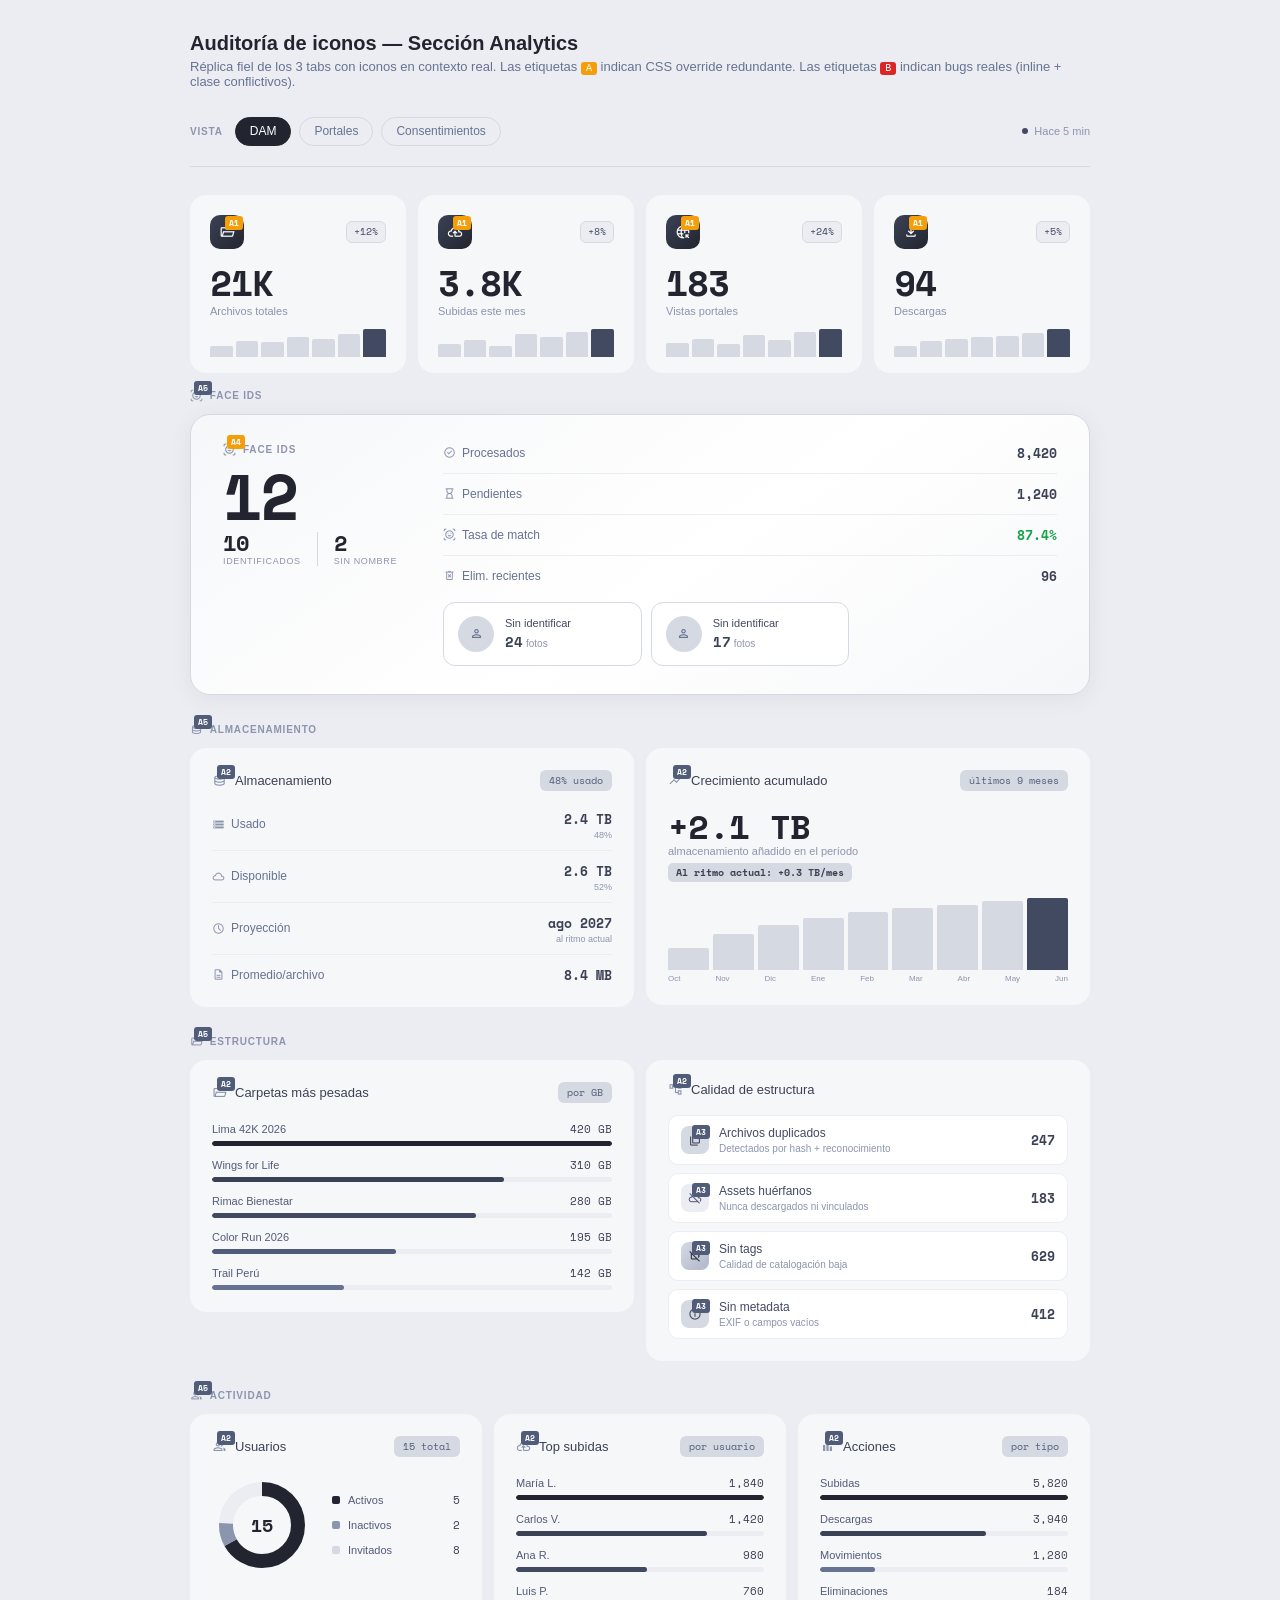
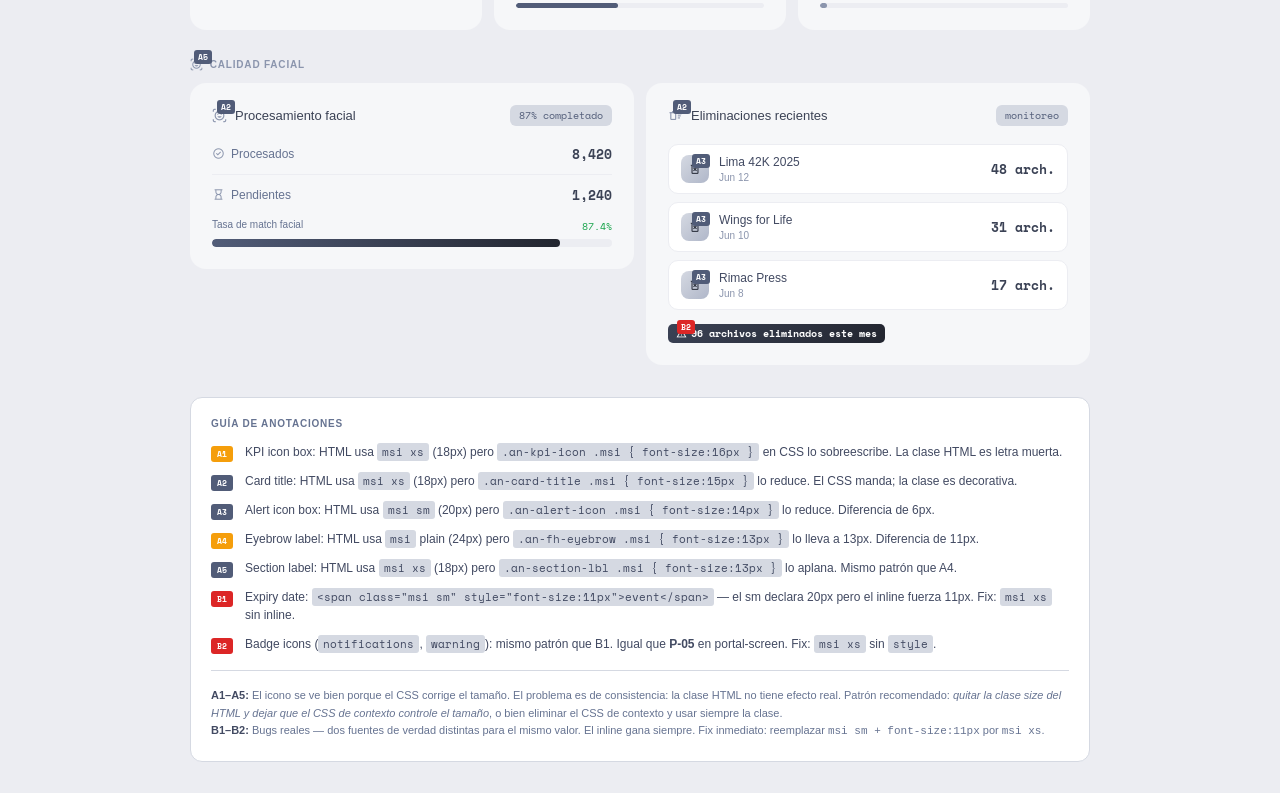
==== icon-audit-analytics.html @ 3b4404ee "auto: 2026-06-24 09:38" ====
<!DOCTYPE html>
<html lang="es">
<head>
<meta charset="UTF-8">
<meta name="viewport" content="width=device-width, initial-scale=1.0">
<title>Auditoría de Iconos — Analytics (3 tabs)</title>
<link href="https://fonts.googleapis.com/css2?family=Material+Symbols+Outlined:opsz,wght,FILL,GRAD@18,400,0,0&display=swap" rel="stylesheet">
<link href="https://fonts.googleapis.com/css2?family=Google+Sans:wght@400;500;600;700&family=Space+Mono:wght@400;700&display=swap" rel="stylesheet">
<style>
*{box-sizing:border-box;margin:0;padding:0}
body{background:#ecedf2;font-family:'Google Sans',sans-serif;padding:32px 24px;min-height:100vh}

/* ── DAM Tokens ── */
:root{
  --g50:#f6f7f9;--g100:#ecedf2;--g200:#d5d9e2;--g300:#b0b7c9;--g400:#8b95ad;
  --g500:#667391;--g600:#515c78;--g700:#424a62;--g800:#3b4255;--g900:#2a2f3c;--g950:#22252f;
  --surface:var(--g50);--surface-raised:#fff;--surface-sunken:var(--g100);
  --surface-neutral:var(--g200);--surface-hover:var(--g200);--surface-strong:var(--g300);
  --text-strong:var(--g950);--text-title:var(--g900);--text:var(--g800);--text-body:var(--g700);
  --text-secondary:var(--g600);--text-muted:var(--g500);--text-faint:var(--g400);--text-disabled:var(--g300);
  --border:var(--g200);--border-subtle:var(--g100);--border-strong:var(--g300);
  --accent:var(--g950);--accent-soft:var(--g800);--on-accent:#fff;
  --success:#16a34a;--danger:#dc2626;--warning:#b45309;
  --an-grad-dark:linear-gradient(135deg,var(--g800) 0%,var(--g950) 100%);
  --dataviz-ink:var(--g950);
  --font-ui:'Google Sans',sans-serif;--font-mono:'Space Mono',monospace;
  --space-1:4px;--space-2:8px;--space-3:12px;--space-4:16px;--space-5:20px;
  --space-6:24px;--space-7:28px;--space-8:32px;--space-12:48px;
  --shadow-sm:0 4px 24px rgba(0,0,0,.06);--shadow-md:0 8px 24px rgba(0,0,0,.12);
}

/* ── Material Symbols ── */
.msi{
  font-family:'Material Symbols Outlined';
  font-weight:normal;font-style:normal;
  font-variation-settings:'opsz' 24,'wght' 400,'FILL' 0,'GRAD' 0;
  font-size:24px;line-height:1;
  display:inline-flex;align-items:center;justify-content:center;
  user-select:none;flex-shrink:0;
}
.msi.xs{font-size:18px;font-variation-settings:'opsz' 18,'wght' 400,'FILL' 0,'GRAD' 0}
.msi.sm{font-size:20px;font-variation-settings:'opsz' 20,'wght' 400,'FILL' 0,'GRAD' 0}

/* ── Layout ── */
.page{max-width:900px;margin:0 auto}
.page-header{margin-bottom:28px}
.page-title{font-size:20px;font-weight:700;color:var(--text-strong);margin-bottom:4px}
.page-sub{font-size:13px;color:var(--text-muted)}

/* ── Tab bar (filter bar del DAM) ── */
.an-filter{
  display:flex;align-items:center;gap:8px;
  padding:0 0 20px;border-bottom:1px solid var(--border);margin-bottom:28px;
  flex-wrap:wrap;
}
.an-filter-label{font-size:10px;font-weight:600;color:var(--text-faint);letter-spacing:.08em;text-transform:uppercase;margin-right:4px;flex-shrink:0}
.an-pill{
  background:transparent;border:1px solid var(--border);border-radius:20px;
  padding:5px 14px;font-size:12px;font-family:var(--font-ui);color:var(--text-muted);
  cursor:pointer;transition:border-color .15s,color .15s,background .15s;line-height:1.4;
}
.an-pill:hover{border-color:var(--text-faint);color:var(--text)}
.an-pill.active{background:var(--g950);border-color:var(--g950);color:#fff}
.an-filter-spacer{flex:1}
.an-updated{font-size:11px;color:var(--text-faint);display:flex;align-items:center;gap:6px;flex-shrink:0}
.an-dot{width:6px;height:6px;border-radius:50%;background:var(--text-body)}

/* ── Section labels ── */
.an-section-lbl{
  display:flex;align-items:center;gap:6px;
  font-size:10px;font-weight:600;color:var(--text-faint);letter-spacing:.08em;text-transform:uppercase;
  margin-bottom:12px;margin-top:28px;
}
.an-section-lbl:first-child,.an-section-lbl.no-top{margin-top:0}
.an-section-lbl .msi{font-size:13px;color:var(--text-faint)}

/* ── KPI grid ── */
.an-kpi-grid{display:grid;grid-template-columns:repeat(4,1fr);gap:12px;margin-bottom:12px}
.an-kpi-grid.cols-3{grid-template-columns:repeat(3,1fr)}
.an-kpi{background:var(--surface);border-radius:16px;padding:20px 20px 16px;display:flex;flex-direction:column;min-height:140px}
.an-kpi-top{display:flex;align-items:center;justify-content:space-between;margin-bottom:16px}
.an-kpi-icon{width:34px;height:34px;border-radius:10px;display:flex;align-items:center;justify-content:center;background:var(--an-grad-dark);color:#fff}
.an-kpi-icon .msi{font-size:16px}
.an-kpi-delta{font-size:10px;font-family:var(--font-mono);padding:3px 7px;border-radius:6px;line-height:1.4;background:var(--surface-sunken);color:var(--text-body);border:1px solid var(--border)}
.an-kpi-value{font-family:var(--font-mono);font-size:36px;font-weight:700;color:var(--text-strong);line-height:1;letter-spacing:-.03em;margin-bottom:4px}
.an-kpi-label{font-size:11px;color:var(--text-faint);margin-bottom:12px}
.an-sparkline{display:flex;align-items:flex-end;gap:3px;height:28px;margin-top:auto}
.an-spark-bar{flex:1;border-radius:2px 2px 0 0;min-height:3px;background:var(--surface-neutral)}
.an-spark-bar.last{background:var(--text-body)}

/* ── Generic card ── */
.an-card{background:var(--surface);border-radius:16px;padding:22px}
.an-card-head{display:flex;align-items:center;justify-content:space-between;margin-bottom:18px;gap:8px}
.an-card-title{font-size:13px;font-weight:500;color:var(--text);display:flex;align-items:center;gap:8px;min-width:0;flex:1}
.an-card-title .msi{font-size:15px;color:var(--text-faint)}
.an-card-badge{font-family:var(--font-mono);font-size:10px;color:var(--text-secondary);background:var(--surface-neutral);padding:3px 9px;border-radius:6px;white-space:nowrap;flex-shrink:0}

/* ── Grids ── */
.an-grid-2{display:grid;grid-template-columns:1fr 1fr;gap:12px;margin-bottom:12px;align-items:start}
.an-grid-3{display:grid;grid-template-columns:1fr 1fr 1fr;gap:12px;margin-bottom:12px}
.an-grid-1-2{display:grid;grid-template-columns:1fr 2fr;gap:12px;margin-bottom:12px;align-items:start}
.an-mb-4{margin-bottom:var(--space-4)}

/* ── Stat rows ── */
.an-stat-rows{display:flex;flex-direction:column}
.an-stat-row{display:flex;align-items:center;justify-content:space-between;padding:10px 0;border-bottom:1px solid var(--border-subtle)}
.an-stat-row:last-child{border-bottom:none;padding-bottom:0}
.an-stat-row:first-child{padding-top:0}
.an-stat-row-lbl{font-size:12px;color:var(--text-muted);display:flex;align-items:center;gap:6px}
.an-stat-row-lbl .msi{font-size:13px;color:var(--text-faint)}
.an-stat-row-right{display:flex;flex-direction:column;align-items:flex-end;gap:1px}
.an-stat-row-val{font-family:var(--font-mono);font-size:13px;font-weight:600;color:var(--text)}
.an-stat-row-sub{font-size:9px;color:var(--text-faint)}

/* ── Alert items ── */
.an-alerts{display:flex;flex-direction:column;gap:8px}
.an-alert-item{display:flex;align-items:center;gap:10px;padding:10px 12px;background:var(--surface-raised);border:1px solid var(--border-subtle);border-radius:10px}
.an-alert-icon{width:28px;height:28px;border-radius:8px;display:flex;align-items:center;justify-content:center;flex-shrink:0}
.an-alert-icon .msi{font-size:14px}
.an-alert-icon.warn{background:var(--surface-neutral);color:var(--text)}
.an-alert-icon.info{background:var(--surface-sunken);color:var(--text-secondary)}
.an-alert-icon.danger{background:linear-gradient(135deg,var(--surface-neutral),var(--surface-strong));color:var(--text-title)}
.an-alert-icon.ok{background:var(--surface-sunken);color:var(--text-muted)}
.an-alert-body{flex:1;min-width:0}
.an-alert-title{font-size:12px;color:var(--text-body);font-weight:500;line-height:1.3}
.an-alert-sub{font-size:10px;color:var(--text-faint);margin-top:1px}
.an-alert-val{font-family:var(--font-mono);font-size:13px;font-weight:600;color:var(--text);flex-shrink:0}

/* ── Face hero ── */
.an-face-hero{background:linear-gradient(145deg,var(--surface) 0%,var(--surface-raised) 55%,var(--surface) 100%);border:1px solid var(--border);box-shadow:var(--shadow-sm);border-radius:20px;padding:28px 32px;display:grid;grid-template-columns:220px 1fr;gap:var(--space-10);align-items:start;margin-bottom:12px}
.an-fh-eyebrow{font-size:10px;font-weight:600;letter-spacing:.09em;text-transform:uppercase;color:var(--text-faint);display:flex;align-items:center;gap:6px}
.an-fh-eyebrow .msi{font-size:13px}
.an-fh-big{font-family:var(--font-mono);font-size:64px;font-weight:700;color:var(--text-strong);line-height:1;letter-spacing:-.03em;margin:8px 0 4px}
.an-fh-stats{display:flex;align-items:stretch;gap:16px}
.an-fh-stat{display:flex;flex-direction:column;gap:2px}
.an-fh-stat-val{font-family:var(--font-mono);font-size:22px;font-weight:700;color:var(--text-strong);line-height:1}
.an-fh-stat-lbl{font-size:9px;color:var(--text-faint);text-transform:uppercase;letter-spacing:.07em}
.an-fh-div{width:1px;background:var(--border);align-self:stretch}

/* ── Big stat ── */
.an-big{display:flex;flex-direction:column;gap:2px;margin-bottom:16px}
.an-big-val{font-family:var(--font-mono);font-size:34px;font-weight:700;color:var(--text-strong);line-height:1;letter-spacing:-.02em}
.an-big-lbl{font-size:11px;color:var(--text-faint)}

/* ── Badge ── */
.an-badge{display:inline-flex;align-items:center;gap:4px;font-size:10px;font-family:var(--font-mono);font-weight:600;padding:2px 8px;border-radius:5px;margin-top:4px;width:fit-content}
.an-badge.warn{background:var(--surface-neutral);color:var(--text)}
.an-badge.ok{background:var(--an-grad-dark);color:var(--on-accent)}
.an-badge.info{background:var(--surface-sunken);color:var(--text-body);border:1px solid var(--border)}
.an-badge.danger{background:var(--an-grad-dark);color:var(--on-accent)}

/* ── Donut ── */
.an-donut-wrap{display:flex;align-items:center;gap:20px}
.an-donut-center{position:relative;flex-shrink:0}
.an-donut-center svg{display:block}
.an-donut-lbl-inner{position:absolute;inset:0;display:flex;flex-direction:column;align-items:center;justify-content:center;gap:1px;pointer-events:none}
.an-donut-lbl-val{font-family:var(--font-mono);font-size:18px;font-weight:700;color:var(--text-strong);line-height:1}
.an-donut-lbl-sub{font-size:8px;color:var(--text-faint);text-align:center}
.an-donut-legend{display:flex;flex-direction:column;gap:9px;flex:1;min-width:0}
.an-leg-item{display:flex;align-items:center;gap:8px;min-width:0}
.an-leg-dot{width:8px;height:8px;border-radius:2px;flex-shrink:0}
.an-leg-name{font-size:11px;color:var(--text-secondary);flex:1;white-space:nowrap;overflow:hidden;text-overflow:ellipsis}
.an-leg-val{font-family:var(--font-mono);font-size:11px;color:var(--text);text-align:right;flex-shrink:0}
.an-leg-pct{font-size:9px;color:var(--text-faint);min-width:26px;text-align:right;flex-shrink:0}

/* ── Mini grid ── */
.an-mini-grid{display:grid;grid-template-columns:repeat(3,1fr);gap:8px;margin-top:16px}
.an-mini-grid.cols-2{grid-template-columns:1fr 1fr}
.an-mini{border-radius:10px;padding:12px 14px;display:flex;flex-direction:column;gap:3px}
.an-mini.blue,.an-mini.gray{background:var(--surface-sunken)}
.an-mini.green{background:var(--surface);border:1px solid var(--border-subtle)}
.an-mini.amber{background:var(--surface-neutral)}
.an-mini.rose,.an-mini.violet{background:var(--an-grad-dark)}
.an-mini.rose .an-mini-val,.an-mini.rose .an-mini-lbl,
.an-mini.violet .an-mini-val,.an-mini.violet .an-mini-lbl{color:#fff}
.an-mini-val{font-family:var(--font-mono);font-size:24px;font-weight:700;color:var(--text-strong);line-height:1;letter-spacing:-.02em}
.an-mini-lbl{font-size:9px;color:var(--text-muted);text-transform:uppercase;letter-spacing:.06em}

/* ── Gauge ── */
.an-gauge-wrap{margin:8px 0}
.an-gauge-labels{display:flex;justify-content:space-between;margin-bottom:5px}
.an-gauge-lbl{font-size:9px;color:var(--text-faint)}
.an-gauge{height:8px;background:var(--surface-sunken);border-radius:4px;overflow:hidden}
.an-gauge-fill{height:100%;border-radius:4px;background:linear-gradient(to right,var(--g600) 0%,var(--g950) 100%)}
.an-gauge-fill.warm{background:linear-gradient(to right,var(--text-faint),var(--text-title))}

/* ── Expiry list ── */
.an-expiry-list{display:flex;flex-direction:column;gap:7px}
.an-expiry-item{display:flex;align-items:center;justify-content:space-between;padding:9px 12px;background:var(--surface-sunken);border:1px solid var(--border-strong);border-radius:9px;gap:10px}
.an-expiry-name{font-size:12px;color:var(--text-body);flex:1;overflow:hidden;text-overflow:ellipsis;white-space:nowrap}
.an-expiry-date{font-family:var(--font-mono);font-size:10px;color:var(--text);font-weight:600;flex-shrink:0;display:flex;align-items:center;gap:4px}

/* ── Hbar ── */
.an-hbar-list{display:flex;flex-direction:column;gap:11px}
.an-hbar-item{display:flex;flex-direction:column;gap:4px}
.an-hbar-top{display:flex;align-items:center;justify-content:space-between;gap:8px}
.an-hbar-name{font-size:11px;color:var(--text-secondary);white-space:nowrap;overflow:hidden;text-overflow:ellipsis;flex:1}
.an-hbar-val{font-family:var(--font-mono);font-size:11px;color:var(--text);flex-shrink:0}
.an-hbar-track{height:5px;background:var(--surface-sunken);border-radius:3px;overflow:hidden}
.an-hbar-fill{height:100%;border-radius:3px}

/* ── Conv table ── */
.an-conv-hdr{display:grid;grid-template-columns:1fr 64px 72px 68px;gap:12px;padding:0 14px 8px;border-bottom:1px solid var(--border);margin-bottom:8px}
.an-conv-hdr-cell{font-size:9px;font-weight:600;color:var(--text-faint);letter-spacing:.07em;text-transform:uppercase;text-align:right}
.an-conv-hdr-cell:first-child{text-align:left}
.an-conv-rows{display:flex;flex-direction:column;gap:6px}
.an-conv-row{display:grid;grid-template-columns:1fr 64px 72px 68px;align-items:center;gap:12px;padding:9px 14px;background:var(--surface-raised);border:1px solid var(--border-subtle);border-radius:10px}
.an-conv-name{font-size:12px;color:var(--text-body);overflow:hidden;text-overflow:ellipsis;white-space:nowrap}
.an-conv-num{font-family:var(--font-mono);font-size:11px;color:var(--text-secondary);text-align:right}
.an-conv-badge{font-family:var(--font-mono);font-size:10px;font-weight:600;padding:2px 7px;border-radius:5px;text-align:center;justify-self:end}
.an-conv-badge.hi{background:var(--an-grad-dark);color:#fff}
.an-conv-badge.mid{background:var(--surface-neutral);color:var(--text)}
.an-conv-badge.lo{background:var(--surface-sunken);color:var(--text-muted)}

/* ── Split bar ── */
.an-split-bar{height:10px;border-radius:5px;overflow:hidden;display:flex;margin:12px 0 8px}
.an-split-seg{height:100%}
.an-split-legend{display:flex;gap:20px}
.an-split-leg-item{display:flex;align-items:center;gap:6px}
.an-split-dot{width:8px;height:8px;border-radius:2px;flex-shrink:0}
.an-split-leg-lbl{font-size:11px;color:var(--text-muted)}
.an-split-leg-val{font-family:var(--font-mono);font-size:11px;color:var(--text);font-weight:600}

/* ── Face consent grid ── */
.an-cf-grid{display:flex;flex-wrap:wrap;gap:16px}
.an-cf-item{display:flex;flex-direction:column;align-items:center;gap:5px;width:72px}
.an-cf-av{width:48px;height:48px;border-radius:50%;overflow:hidden;border:1.5px solid var(--border);background:var(--surface-neutral);flex-shrink:0;display:flex;align-items:center;justify-content:center;font-size:14px;font-weight:600;color:var(--text-secondary)}
.an-cf-name{font-size:11px;color:var(--text);font-family:var(--font-ui);text-align:center;overflow:hidden;text-overflow:ellipsis;white-space:nowrap;max-width:72px}
.an-cf-badge{display:inline-flex;align-items:center;gap:2px;font-size:9px;font-weight:700;font-family:var(--font-ui)}
.an-cf-badge .msi{font-size:10px}

/* ── FDI (face detail items) ── */
.an-faces-detail-grid{display:grid;grid-template-columns:repeat(auto-fill,minmax(160px,1fr));gap:9px}
.an-fdi{background:var(--surface-raised);border:1px solid var(--border);border-radius:12px;padding:13px 14px;display:flex;align-items:center;gap:11px}
.an-fdi-ph{width:36px;height:36px;border-radius:50%;background:var(--surface-neutral);display:flex;align-items:center;justify-content:center;flex-shrink:0}
.an-fdi-ph .msi{font-size:15px;color:var(--text-muted)}
.an-fdi-info{min-width:0;flex:1}
.an-fdi-name{font-size:11px;color:var(--text-body);white-space:nowrap;overflow:hidden;text-overflow:ellipsis;margin-bottom:3px;line-height:1.2}
.an-fdi-count{font-family:var(--font-mono);font-size:14px;font-weight:700;color:var(--text);line-height:1}
.an-fdi-sub{font-size:10px;color:var(--text-faint);margin-left:3px}

/* ── Bug annotations ── */
.bug-wrap{position:relative;display:inline-flex;align-items:center;flex-shrink:0}
.btag{
  position:absolute;top:-8px;right:-8px;
  font-size:8px;font-weight:700;border-radius:3px;padding:1px 4px;
  font-family:'Space Mono',monospace;white-space:nowrap;z-index:10;
  letter-spacing:0;pointer-events:none;color:#fff;line-height:1.5;
}
.btag.warn{background:#f59e0b}
.btag.danger{background:#dc2626}
.btag.info{background:#515c78}

/* ── Legend ── */
.legend-box{background:var(--surface-raised);border:1px solid var(--border);border-radius:12px;padding:20px;margin-top:32px}
.legend-title{font-size:10px;font-weight:700;color:var(--text-muted);letter-spacing:.08em;text-transform:uppercase;margin-bottom:14px}
.legend-rows{display:flex;flex-direction:column;gap:10px}
.legend-row{display:flex;align-items:flex-start;gap:12px;font-size:12px;color:var(--text-body);line-height:1.55}
.legend-row code{background:var(--surface-neutral);padding:1px 5px;border-radius:3px;font-family:var(--font-mono);font-size:11px}
.ltag{flex-shrink:0;font-size:8px;font-weight:700;padding:2px 6px;border-radius:3px;font-family:'Space Mono',monospace;margin-top:3px;color:#fff;line-height:1.5}
.ltag.warn{background:#f59e0b}
.ltag.danger{background:#dc2626}
.ltag.info{background:#515c78}
</style>
</head>
<body>
<div class="page">

  <div class="page-header">
    <div class="page-title">Auditoría de iconos — Sección Analytics</div>
    <div class="page-sub">Réplica fiel de los 3 tabs con iconos en contexto real. Las etiquetas <span style="background:#f59e0b;color:#fff;font-family:monospace;font-size:10px;padding:1px 5px;border-radius:3px">A</span> indican CSS override redundante. Las etiquetas <span style="background:#dc2626;color:#fff;font-family:monospace;font-size:10px;padding:1px 5px;border-radius:3px">B</span> indican bugs reales (inline + clase conflictivos).</div>
  </div>

  <!-- Filter bar / Tabs -->
  <div class="an-filter">
    <span class="an-filter-label">Vista</span>
    <button class="an-pill active" onclick="showTab('dam',this)">DAM</button>
    <button class="an-pill" onclick="showTab('portales',this)">Portales</button>
    <button class="an-pill" onclick="showTab('consentimientos',this)">Consentimientos</button>
    <div class="an-filter-spacer"></div>
    <span class="an-updated"><div class="an-dot"></div>Hace 5 min</span>
  </div>

  <!-- ════════════════════════════════ TAB DAM ════════════════════════════════ -->
  <div id="tab-dam" class="tab-panel">

    <!-- KPI Grid -->
    <div class="an-kpi-grid">
      <div class="an-kpi">
        <div class="an-kpi-top">
          <div class="an-kpi-icon">
            <div class="bug-wrap">
              <span class="msi xs">folder_open</span>
              <span class="btag warn" title="HTML: msi xs (18px) — CSS .an-kpi-icon .msi fuerza 16px">A1</span>
            </div>
          </div>
          <span class="an-kpi-delta">+12%</span>
        </div>
        <div class="an-kpi-value">21K</div>
        <div class="an-kpi-label">Archivos totales</div>
        <div class="an-sparkline">
          <div class="an-spark-bar" style="height:40%"></div><div class="an-spark-bar" style="height:58%"></div><div class="an-spark-bar" style="height:52%"></div><div class="an-spark-bar" style="height:71%"></div><div class="an-spark-bar" style="height:65%"></div><div class="an-spark-bar" style="height:83%"></div><div class="an-spark-bar last" style="height:100%"></div>
        </div>
      </div>
      <div class="an-kpi">
        <div class="an-kpi-top">
          <div class="an-kpi-icon">
            <div class="bug-wrap">
              <span class="msi xs">cloud_upload</span>
              <span class="btag warn">A1</span>
            </div>
          </div>
          <span class="an-kpi-delta">+8%</span>
        </div>
        <div class="an-kpi-value">3.8K</div>
        <div class="an-kpi-label">Subidas este mes</div>
        <div class="an-sparkline">
          <div class="an-spark-bar" style="height:45%"></div><div class="an-spark-bar" style="height:60%"></div><div class="an-spark-bar" style="height:38%"></div><div class="an-spark-bar" style="height:82%"></div><div class="an-spark-bar" style="height:70%"></div><div class="an-spark-bar" style="height:90%"></div><div class="an-spark-bar last" style="height:100%"></div>
        </div>
      </div>
      <div class="an-kpi">
        <div class="an-kpi-top">
          <div class="an-kpi-icon">
            <div class="bug-wrap">
              <span class="msi xs">captive_portal</span>
              <span class="btag warn">A1</span>
            </div>
          </div>
          <span class="an-kpi-delta">+24%</span>
        </div>
        <div class="an-kpi-value">183</div>
        <div class="an-kpi-label">Vistas portales</div>
        <div class="an-sparkline">
          <div class="an-spark-bar" style="height:50%"></div><div class="an-spark-bar" style="height:65%"></div><div class="an-spark-bar" style="height:45%"></div><div class="an-spark-bar" style="height:78%"></div><div class="an-spark-bar" style="height:60%"></div><div class="an-spark-bar" style="height:88%"></div><div class="an-spark-bar last" style="height:100%"></div>
        </div>
      </div>
      <div class="an-kpi">
        <div class="an-kpi-top">
          <div class="an-kpi-icon">
            <div class="bug-wrap">
              <span class="msi xs">download</span>
              <span class="btag warn">A1</span>
            </div>
          </div>
          <span class="an-kpi-delta">+5%</span>
        </div>
        <div class="an-kpi-value">94</div>
        <div class="an-kpi-label">Descargas</div>
        <div class="an-sparkline">
          <div class="an-spark-bar" style="height:40%"></div><div class="an-spark-bar" style="height:55%"></div><div class="an-spark-bar" style="height:65%"></div><div class="an-spark-bar" style="height:70%"></div><div class="an-spark-bar" style="height:75%"></div><div class="an-spark-bar" style="height:85%"></div><div class="an-spark-bar last" style="height:100%"></div>
        </div>
      </div>
    </div>

    <!-- Face IDs section -->
    <div class="an-section-lbl no-top" style="margin-top:16px">
      <div class="bug-wrap">
        <span class="msi xs">ar_on_you</span>
        <span class="btag info" title="HTML: msi xs (18px) — CSS .an-section-lbl .msi fuerza 13px">A5</span>
      </div>
      Face IDs
    </div>

    <div class="an-face-hero">
      <div>
        <div class="an-fh-eyebrow">
          <div class="bug-wrap">
            <span class="msi">ar_on_you</span>
            <span class="btag warn" title="HTML: msi plain (24px) — CSS .an-fh-eyebrow .msi fuerza 13px">A4</span>
          </div>
          Face IDs
        </div>
        <div class="an-fh-big">12</div>
        <div class="an-fh-stats">
          <div class="an-fh-stat">
            <span class="an-fh-stat-val">10</span>
            <span class="an-fh-stat-lbl">Identificados</span>
          </div>
          <div class="an-fh-div"></div>
          <div class="an-fh-stat">
            <span class="an-fh-stat-val">2</span>
            <span class="an-fh-stat-lbl">Sin nombre</span>
          </div>
        </div>
      </div>
      <div>
        <div class="an-stat-rows">
          <div class="an-stat-row">
            <span class="an-stat-row-lbl"><span class="msi sm">check_circle</span>Procesados</span>
            <div class="an-stat-row-right"><span class="an-stat-row-val">8,420</span></div>
          </div>
          <div class="an-stat-row">
            <span class="an-stat-row-lbl"><span class="msi sm">hourglass_empty</span>Pendientes</span>
            <div class="an-stat-row-right"><span class="an-stat-row-val">1,240</span></div>
          </div>
          <div class="an-stat-row">
            <span class="an-stat-row-lbl"><span class="msi sm">ar_on_you</span>Tasa de match</span>
            <div class="an-stat-row-right"><span class="an-stat-row-val" style="color:var(--success)">87.4%</span></div>
          </div>
          <div class="an-stat-row">
            <span class="an-stat-row-lbl"><span class="msi sm">delete_forever</span>Elim. recientes</span>
            <div class="an-stat-row-right"><span class="an-stat-row-val">96</span></div>
          </div>
        </div>
        <div class="an-faces-detail-grid" style="margin-top:16px">
          <div class="an-fdi"><div class="an-fdi-ph"><span class="msi xs">person</span></div><div class="an-fdi-info"><div class="an-fdi-name">Sin identificar</div><span class="an-fdi-count">24</span><span class="an-fdi-sub">fotos</span></div></div>
          <div class="an-fdi"><div class="an-fdi-ph"><span class="msi xs">person</span></div><div class="an-fdi-info"><div class="an-fdi-name">Sin identificar</div><span class="an-fdi-count">17</span><span class="an-fdi-sub">fotos</span></div></div>
        </div>
      </div>
    </div>

    <!-- Almacenamiento section -->
    <div class="an-section-lbl">
      <div class="bug-wrap">
        <span class="msi xs">database</span>
        <span class="btag info">A5</span>
      </div>
      Almacenamiento
    </div>
    <div class="an-grid-2">
      <div class="an-card">
        <div class="an-card-head">
          <span class="an-card-title">
            <div class="bug-wrap"><span class="msi xs">database</span><span class="btag info" title="HTML: msi xs (18px) — CSS .an-card-title .msi fuerza 15px">A2</span></div>
            Almacenamiento
          </span>
          <span class="an-card-badge">48% usado</span>
        </div>
        <div class="an-stat-rows">
          <div class="an-stat-row"><span class="an-stat-row-lbl"><span class="msi sm">storage</span>Usado</span><div class="an-stat-row-right"><span class="an-stat-row-val">2.4 TB</span><span class="an-stat-row-sub">48%</span></div></div>
          <div class="an-stat-row"><span class="an-stat-row-lbl"><span class="msi sm">cloud</span>Disponible</span><div class="an-stat-row-right"><span class="an-stat-row-val">2.6 TB</span><span class="an-stat-row-sub">52%</span></div></div>
          <div class="an-stat-row"><span class="an-stat-row-lbl"><span class="msi sm">schedule</span>Proyección</span><div class="an-stat-row-right"><span class="an-stat-row-val">ago 2027</span><span class="an-stat-row-sub">al ritmo actual</span></div></div>
          <div class="an-stat-row"><span class="an-stat-row-lbl"><span class="msi sm">description</span>Promedio/archivo</span><div class="an-stat-row-right"><span class="an-stat-row-val">8.4 MB</span></div></div>
        </div>
      </div>
      <div class="an-card">
        <div class="an-card-head">
          <span class="an-card-title">
            <div class="bug-wrap"><span class="msi xs">show_chart</span><span class="btag info">A2</span></div>
            Crecimiento acumulado
          </span>
          <span class="an-card-badge">últimos 9 meses</span>
        </div>
        <div class="an-big">
          <span class="an-big-val">+2.1 TB</span>
          <span class="an-big-lbl">almacenamiento añadido en el período</span>
          <span class="an-badge warn">Al ritmo actual: +0.3 TB/mes</span>
        </div>
        <!-- Sparkline simulado -->
        <div style="display:flex;align-items:flex-end;gap:4px;height:72px;margin-top:8px">
          <div style="flex:1;background:var(--surface-neutral);border-radius:2px 2px 0 0;height:30%"></div>
          <div style="flex:1;background:var(--surface-neutral);border-radius:2px 2px 0 0;height:50%"></div>
          <div style="flex:1;background:var(--surface-neutral);border-radius:2px 2px 0 0;height:62%"></div>
          <div style="flex:1;background:var(--surface-neutral);border-radius:2px 2px 0 0;height:72%"></div>
          <div style="flex:1;background:var(--surface-neutral);border-radius:2px 2px 0 0;height:80%"></div>
          <div style="flex:1;background:var(--surface-neutral);border-radius:2px 2px 0 0;height:86%"></div>
          <div style="flex:1;background:var(--surface-neutral);border-radius:2px 2px 0 0;height:90%"></div>
          <div style="flex:1;background:var(--surface-neutral);border-radius:2px 2px 0 0;height:95%"></div>
          <div style="flex:1;background:var(--text-body);border-radius:2px 2px 0 0;height:100%"></div>
        </div>
        <div style="display:flex;justify-content:space-between;margin-top:4px;font-size:8px;color:var(--text-faint)">
          <span>Oct</span><span>Nov</span><span>Dic</span><span>Ene</span><span>Feb</span><span>Mar</span><span>Abr</span><span>May</span><span>Jun</span>
        </div>
      </div>
    </div>

    <!-- Estructura section -->
    <div class="an-section-lbl">
      <div class="bug-wrap"><span class="msi xs">folder_open</span><span class="btag info">A5</span></div>
      Estructura
    </div>
    <div class="an-grid-2">
      <div class="an-card">
        <div class="an-card-head">
          <span class="an-card-title"><div class="bug-wrap"><span class="msi xs">folder_open</span><span class="btag info">A2</span></div>Carpetas más pesadas</span>
          <span class="an-card-badge">por GB</span>
        </div>
        <div class="an-hbar-list">
          <div class="an-hbar-item"><div class="an-hbar-top"><span class="an-hbar-name">Lima 42K 2026</span><span class="an-hbar-val">420 GB</span></div><div class="an-hbar-track"><div class="an-hbar-fill" style="width:100%;background:var(--text-strong)"></div></div></div>
          <div class="an-hbar-item"><div class="an-hbar-top"><span class="an-hbar-name">Wings for Life</span><span class="an-hbar-val">310 GB</span></div><div class="an-hbar-track"><div class="an-hbar-fill" style="width:73%;background:var(--text)"></div></div></div>
          <div class="an-hbar-item"><div class="an-hbar-top"><span class="an-hbar-name">Rimac Bienestar</span><span class="an-hbar-val">280 GB</span></div><div class="an-hbar-track"><div class="an-hbar-fill" style="width:66%;background:var(--text-body)"></div></div></div>
          <div class="an-hbar-item"><div class="an-hbar-top"><span class="an-hbar-name">Color Run 2026</span><span class="an-hbar-val">195 GB</span></div><div class="an-hbar-track"><div class="an-hbar-fill" style="width:46%;background:var(--text-secondary)"></div></div></div>
          <div class="an-hbar-item"><div class="an-hbar-top"><span class="an-hbar-name">Trail Perú</span><span class="an-hbar-val">142 GB</span></div><div class="an-hbar-track"><div class="an-hbar-fill" style="width:33%;background:var(--text-muted)"></div></div></div>
        </div>
      </div>
      <div class="an-card">
        <div class="an-card-head">
          <span class="an-card-title"><div class="bug-wrap"><span class="msi xs">account_tree</span><span class="btag info">A2</span></div>Calidad de estructura</span>
        </div>
        <div class="an-alerts">
          <div class="an-alert-item">
            <div class="an-alert-icon warn"><div class="bug-wrap"><span class="msi sm">content_copy</span><span class="btag info" title="HTML: msi sm (20px) — CSS .an-alert-icon .msi fuerza 14px">A3</span></div></div>
            <div class="an-alert-body"><div class="an-alert-title">Archivos duplicados</div><div class="an-alert-sub">Detectados por hash + reconocimiento</div></div>
            <span class="an-alert-val">247</span>
          </div>
          <div class="an-alert-item">
            <div class="an-alert-icon info"><div class="bug-wrap"><span class="msi sm">cloud_off</span><span class="btag info">A3</span></div></div>
            <div class="an-alert-body"><div class="an-alert-title">Assets huérfanos</div><div class="an-alert-sub">Nunca descargados ni vinculados</div></div>
            <span class="an-alert-val">183</span>
          </div>
          <div class="an-alert-item">
            <div class="an-alert-icon danger"><div class="bug-wrap"><span class="msi sm">label_off</span><span class="btag info">A3</span></div></div>
            <div class="an-alert-body"><div class="an-alert-title">Sin tags</div><div class="an-alert-sub">Calidad de catalogación baja</div></div>
            <span class="an-alert-val">629</span>
          </div>
          <div class="an-alert-item">
            <div class="an-alert-icon warn"><div class="bug-wrap"><span class="msi sm">info</span><span class="btag info">A3</span></div></div>
            <div class="an-alert-body"><div class="an-alert-title">Sin metadata</div><div class="an-alert-sub">EXIF o campos vacíos</div></div>
            <span class="an-alert-val">412</span>
          </div>
        </div>
      </div>
    </div>

    <!-- Actividad section -->
    <div class="an-section-lbl">
      <div class="bug-wrap"><span class="msi xs">group</span><span class="btag info">A5</span></div>
      Actividad
    </div>
    <div class="an-grid-3">
      <div class="an-card">
        <div class="an-card-head">
          <span class="an-card-title"><div class="bug-wrap"><span class="msi xs">group</span><span class="btag info">A2</span></div>Usuarios</span>
          <span class="an-card-badge">15 total</span>
        </div>
        <div class="an-donut-wrap">
          <div class="an-donut-center">
            <svg width="100" height="100" viewBox="0 0 100 100">
              <circle cx="50" cy="50" r="36" fill="none" stroke="#ecedf2" stroke-width="14"/>
              <circle cx="50" cy="50" r="36" fill="none" stroke="#22252f" stroke-width="14" stroke-dasharray="151 75" transform="rotate(-90 50 50)" stroke-linecap="butt"/>
              <circle cx="50" cy="50" r="36" fill="none" stroke="#8b95ad" stroke-width="14" stroke-dasharray="20 206" stroke-dashoffset="-151" transform="rotate(-90 50 50)" stroke-linecap="butt"/>
            </svg>
            <div class="an-donut-lbl-inner"><span class="an-donut-lbl-val">15</span></div>
          </div>
          <div class="an-donut-legend">
            <div class="an-leg-item"><div class="an-leg-dot" style="background:var(--text-strong)"></div><span class="an-leg-name">Activos</span><span class="an-leg-val">5</span></div>
            <div class="an-leg-item"><div class="an-leg-dot" style="background:var(--text-faint)"></div><span class="an-leg-name">Inactivos</span><span class="an-leg-val">2</span></div>
            <div class="an-leg-item"><div class="an-leg-dot" style="background:var(--surface-neutral)"></div><span class="an-leg-name">Invitados</span><span class="an-leg-val">8</span></div>
          </div>
        </div>
      </div>
      <div class="an-card">
        <div class="an-card-head">
          <span class="an-card-title"><div class="bug-wrap"><span class="msi xs">cloud_upload</span><span class="btag info">A2</span></div>Top subidas</span>
          <span class="an-card-badge">por usuario</span>
        </div>
        <div class="an-hbar-list">
          <div class="an-hbar-item"><div class="an-hbar-top"><span class="an-hbar-name">María L.</span><span class="an-hbar-val">1,840</span></div><div class="an-hbar-track"><div class="an-hbar-fill" style="width:100%;background:var(--text-strong)"></div></div></div>
          <div class="an-hbar-item"><div class="an-hbar-top"><span class="an-hbar-name">Carlos V.</span><span class="an-hbar-val">1,420</span></div><div class="an-hbar-track"><div class="an-hbar-fill" style="width:77%;background:var(--text)"></div></div></div>
          <div class="an-hbar-item"><div class="an-hbar-top"><span class="an-hbar-name">Ana R.</span><span class="an-hbar-val">980</span></div><div class="an-hbar-track"><div class="an-hbar-fill" style="width:53%;background:var(--text-body)"></div></div></div>
          <div class="an-hbar-item"><div class="an-hbar-top"><span class="an-hbar-name">Luis P.</span><span class="an-hbar-val">760</span></div><div class="an-hbar-track"><div class="an-hbar-fill" style="width:41%;background:var(--text-secondary)"></div></div></div>
        </div>
      </div>
      <div class="an-card">
        <div class="an-card-head">
          <span class="an-card-title"><div class="bug-wrap"><span class="msi xs">bar_chart</span><span class="btag info">A2</span></div>Acciones</span>
          <span class="an-card-badge">por tipo</span>
        </div>
        <div class="an-hbar-list">
          <div class="an-hbar-item"><div class="an-hbar-top"><span class="an-hbar-name">Subidas</span><span class="an-hbar-val">5,820</span></div><div class="an-hbar-track"><div class="an-hbar-fill" style="width:100%;background:var(--text-strong)"></div></div></div>
          <div class="an-hbar-item"><div class="an-hbar-top"><span class="an-hbar-name">Descargas</span><span class="an-hbar-val">3,940</span></div><div class="an-hbar-track"><div class="an-hbar-fill" style="width:67%;background:var(--text)"></div></div></div>
          <div class="an-hbar-item"><div class="an-hbar-top"><span class="an-hbar-name">Movimientos</span><span class="an-hbar-val">1,280</span></div><div class="an-hbar-track"><div class="an-hbar-fill" style="width:22%;background:var(--text-muted)"></div></div></div>
          <div class="an-hbar-item"><div class="an-hbar-top"><span class="an-hbar-name">Eliminaciones</span><span class="an-hbar-val">184</span></div><div class="an-hbar-track"><div class="an-hbar-fill" style="width:3%;background:var(--text-faint)"></div></div></div>
        </div>
      </div>
    </div>

    <!-- Calidad section -->
    <div class="an-section-lbl">
      <div class="bug-wrap"><span class="msi xs">ar_on_you</span><span class="btag info">A5</span></div>
      Calidad facial
    </div>
    <div class="an-grid-2">
      <div class="an-card">
        <div class="an-card-head">
          <span class="an-card-title"><div class="bug-wrap"><span class="msi xs">ar_on_you</span><span class="btag info">A2</span></div>Procesamiento facial</span>
          <span class="an-card-badge">87% completado</span>
        </div>
        <div class="an-stat-rows">
          <div class="an-stat-row"><span class="an-stat-row-lbl"><span class="msi sm">check_circle</span>Procesados</span><div class="an-stat-row-right"><span class="an-stat-row-val">8,420</span></div></div>
          <div class="an-stat-row"><span class="an-stat-row-lbl"><span class="msi sm">hourglass_empty</span>Pendientes</span><div class="an-stat-row-right"><span class="an-stat-row-val">1,240</span></div></div>
        </div>
        <div style="margin-top:14px">
          <div style="display:flex;justify-content:space-between;margin-bottom:5px;font-size:10px;color:var(--text-muted)"><span>Tasa de match facial</span><span style="font-family:var(--font-mono);color:var(--success)">87.4%</span></div>
          <div class="an-gauge"><div class="an-gauge-fill" style="width:87%"></div></div>
        </div>
      </div>
      <div class="an-card">
        <div class="an-card-head">
          <span class="an-card-title"><div class="bug-wrap"><span class="msi xs">delete_sweep</span><span class="btag info">A2</span></div>Eliminaciones recientes</span>
          <span class="an-card-badge">monitoreo</span>
        </div>
        <div class="an-alerts">
          <div class="an-alert-item">
            <div class="an-alert-icon danger"><div class="bug-wrap"><span class="msi sm">delete_forever</span><span class="btag info">A3</span></div></div>
            <div class="an-alert-body"><div class="an-alert-title">Lima 42K 2025</div><div class="an-alert-sub">Jun 12</div></div>
            <span class="an-alert-val">48 arch.</span>
          </div>
          <div class="an-alert-item">
            <div class="an-alert-icon danger"><div class="bug-wrap"><span class="msi sm">delete_forever</span><span class="btag info">A3</span></div></div>
            <div class="an-alert-body"><div class="an-alert-title">Wings for Life</div><div class="an-alert-sub">Jun 10</div></div>
            <span class="an-alert-val">31 arch.</span>
          </div>
          <div class="an-alert-item">
            <div class="an-alert-icon danger"><div class="bug-wrap"><span class="msi sm">delete_forever</span><span class="btag info">A3</span></div></div>
            <div class="an-alert-body"><div class="an-alert-title">Rimac Press</div><div class="an-alert-sub">Jun 8</div></div>
            <span class="an-alert-val">17 arch.</span>
          </div>
        </div>
        <div class="an-badge danger" style="margin-top:14px">
          <div class="bug-wrap">
            <span class="msi sm" style="font-size:11px">warning</span>
            <span class="btag danger" title="BUG: msi sm (20px) + style=font-size:11px inline — mismo patrón que P-05 en portal-screen">B2</span>
          </div>
          96 archivos eliminados este mes
        </div>
      </div>
    </div>
  </div>

  <!-- ════════════════════════════════ TAB PORTALES ════════════════════════════════ -->
  <div id="tab-portales" class="tab-panel" style="display:none">

    <div class="an-section-lbl no-top">
      <div class="bug-wrap"><span class="msi xs">captive_portal</span><span class="btag info">A5</span></div>
      Inventario
    </div>
    <div class="an-grid-1-2">
      <div class="an-card">
        <div class="an-card-head">
          <span class="an-card-title"><div class="bug-wrap"><span class="msi xs">captive_portal</span><span class="btag info">A2</span></div>Estado</span>
          <span class="an-card-badge">27 total</span>
        </div>
        <div class="an-donut-wrap">
          <div class="an-donut-center">
            <svg width="100" height="100" viewBox="0 0 100 100">
              <circle cx="50" cy="50" r="36" fill="none" stroke="#ecedf2" stroke-width="14"/>
              <circle cx="50" cy="50" r="36" fill="none" stroke="#22252f" stroke-width="14" stroke-dasharray="121 105" transform="rotate(-90 50 50)" stroke-linecap="butt"/>
              <circle cx="50" cy="50" r="36" fill="none" stroke="#8b95ad" stroke-width="14" stroke-dasharray="45 181" stroke-dashoffset="-121" transform="rotate(-90 50 50)" stroke-linecap="butt"/>
            </svg>
            <div class="an-donut-lbl-inner"><span class="an-donut-lbl-val">27</span></div>
          </div>
          <div class="an-donut-legend">
            <div class="an-leg-item"><div class="an-leg-dot" style="background:var(--text-strong)"></div><span class="an-leg-name">Activos</span><span class="an-leg-val">14</span></div>
            <div class="an-leg-item"><div class="an-leg-dot" style="background:var(--text-faint)"></div><span class="an-leg-name">Expirados</span><span class="an-leg-val">8</span></div>
            <div class="an-leg-item"><div class="an-leg-dot" style="background:var(--surface-neutral)"></div><span class="an-leg-name">Borrador</span><span class="an-leg-val">5</span></div>
          </div>
        </div>
        <div class="an-mini-grid cols-2">
          <div class="an-mini violet"><span class="an-mini-val">4</span><span class="an-mini-lbl">Masters</span></div>
          <div class="an-mini gray"><span class="an-mini-val">23</span><span class="an-mini-lbl">Regulares</span></div>
        </div>
        <div class="an-stat-rows" style="margin-top:14px">
          <div class="an-stat-row"><span class="an-stat-row-lbl"><span class="msi sm">schedule</span>Antigüedad prom.</span><div class="an-stat-row-right"><span class="an-stat-row-val">18 días</span></div></div>
        </div>
      </div>
      <div class="an-card">
        <div class="an-card-head">
          <span class="an-card-title"><div class="bug-wrap"><span class="msi xs">folder_special</span><span class="btag info">A2</span></div>Portales por carpeta</span>
          <span class="an-card-badge">6 eventos</span>
        </div>
        <div class="an-hbar-list">
          <div class="an-hbar-item"><div class="an-hbar-top"><span class="an-hbar-name">Lima 42K 2026</span><span class="an-hbar-val">6</span></div><div class="an-hbar-track"><div class="an-hbar-fill" style="width:100%;background:var(--text-strong)"></div></div></div>
          <div class="an-hbar-item"><div class="an-hbar-top"><span class="an-hbar-name">Wings for Life</span><span class="an-hbar-val">5</span></div><div class="an-hbar-track"><div class="an-hbar-fill" style="width:83%;background:var(--text)"></div></div></div>
          <div class="an-hbar-item"><div class="an-hbar-top"><span class="an-hbar-name">Rimac Bienestar</span><span class="an-hbar-val">4</span></div><div class="an-hbar-track"><div class="an-hbar-fill" style="width:66%;background:var(--text-body)"></div></div></div>
          <div class="an-hbar-item"><div class="an-hbar-top"><span class="an-hbar-name">Color Run 2026</span><span class="an-hbar-val">3</span></div><div class="an-hbar-track"><div class="an-hbar-fill" style="width:50%;background:var(--text-secondary)"></div></div></div>
          <div class="an-hbar-item"><div class="an-hbar-top"><span class="an-hbar-name">Trail Perú</span><span class="an-hbar-val">3</span></div><div class="an-hbar-track"><div class="an-hbar-fill" style="width:50%;background:var(--text-muted)"></div></div></div>
          <div class="an-hbar-item"><div class="an-hbar-top"><span class="an-hbar-name">Otros</span><span class="an-hbar-val">6</span></div><div class="an-hbar-track"><div class="an-hbar-fill" style="width:100%;background:var(--text-faint)"></div></div></div>
        </div>
      </div>
    </div>

    <div class="an-section-lbl">
      <div class="bug-wrap"><span class="msi xs">show_chart</span><span class="btag info">A5</span></div>
      Engagement
    </div>
    <div class="an-grid-2">
      <div class="an-card">
        <div class="an-card-head">
          <span class="an-card-title"><div class="bug-wrap"><span class="msi xs">devices</span><span class="btag info">A2</span></div>Acceso por dispositivo</span>
        </div>
        <div class="an-split-bar">
          <div class="an-split-seg" style="width:62%;background:var(--text)"></div>
          <div class="an-split-seg" style="width:38%;background:var(--text-faint)"></div>
        </div>
        <div class="an-split-legend" style="margin-bottom:20px">
          <div class="an-split-leg-item"><div class="an-split-dot" style="background:var(--text)"></div><span class="an-split-leg-lbl">Móvil</span><span class="an-split-leg-val"> 62%</span></div>
          <div class="an-split-leg-item"><div class="an-split-dot" style="background:var(--text-faint)"></div><span class="an-split-leg-lbl">Desktop</span><span class="an-split-leg-val"> 38%</span></div>
        </div>
        <div class="an-card-head" style="margin-bottom:10px;margin-top:4px">
          <span class="an-card-title" style="font-size:12px;color:var(--text-secondary)"><div class="bug-wrap"><span class="msi xs">link</span><span class="btag info">A2</span></div>Origen de tráfico</span>
        </div>
        <div class="an-hbar-list">
          <div class="an-hbar-item"><div class="an-hbar-top"><span class="an-hbar-name">Link directo</span><span class="an-hbar-val">54%</span></div><div class="an-hbar-track"><div class="an-hbar-fill" style="width:54%;background:var(--text)"></div></div></div>
          <div class="an-hbar-item"><div class="an-hbar-top"><span class="an-hbar-name">QR</span><span class="an-hbar-val">31%</span></div><div class="an-hbar-track"><div class="an-hbar-fill" style="width:31%;background:var(--text-muted)"></div></div></div>
          <div class="an-hbar-item"><div class="an-hbar-top"><span class="an-hbar-name">Otros</span><span class="an-hbar-val">15%</span></div><div class="an-hbar-track"><div class="an-hbar-fill" style="width:15%;background:var(--text-disabled)"></div></div></div>
        </div>
      </div>
      <div class="an-card">
        <div class="an-card-head">
          <span class="an-card-title"><div class="bug-wrap"><span class="msi xs">leaderboard</span><span class="btag info">A2</span></div>Conversión por portal</span>
          <span class="an-card-badge">vista → descarga</span>
        </div>
        <div class="an-conv-hdr">
          <span class="an-conv-hdr-cell">Portal</span>
          <span class="an-conv-hdr-cell">Vistas</span>
          <span class="an-conv-hdr-cell">Descargas</span>
          <span class="an-conv-hdr-cell">Conv.</span>
        </div>
        <div class="an-conv-rows">
          <div class="an-conv-row"><span class="an-conv-name">Lima 42K 2026</span><span class="an-conv-num">1,840</span><span class="an-conv-num">420</span><span class="an-conv-badge hi">22.8%</span></div>
          <div class="an-conv-row"><span class="an-conv-name">Rimac Bienestar</span><span class="an-conv-num">1,240</span><span class="an-conv-num">310</span><span class="an-conv-badge hi">25.0%</span></div>
          <div class="an-conv-row"><span class="an-conv-name">Wings for Life</span><span class="an-conv-num">980</span><span class="an-conv-num">187</span><span class="an-conv-badge mid">19.1%</span></div>
          <div class="an-conv-row"><span class="an-conv-name">Color Run 2026</span><span class="an-conv-num">720</span><span class="an-conv-num">143</span><span class="an-conv-badge mid">19.9%</span></div>
          <div class="an-conv-row"><span class="an-conv-name">Trail Perú</span><span class="an-conv-num">460</span><span class="an-conv-num">82</span><span class="an-conv-badge lo">17.8%</span></div>
        </div>
      </div>
    </div>

    <div class="an-section-lbl">
      <div class="bug-wrap"><span class="msi xs">lock</span><span class="btag info">A5</span></div>
      Seguridad
    </div>
    <div class="an-grid-2">
      <div class="an-card">
        <div class="an-card-head">
          <span class="an-card-title"><div class="bug-wrap"><span class="msi xs">lock</span><span class="btag info">A2</span></div>Acceso y seguridad</span>
          <span class="an-card-badge">27 portales</span>
        </div>
        <div class="an-donut-wrap">
          <div class="an-donut-center">
            <svg width="100" height="100" viewBox="0 0 100 100">
              <circle cx="50" cy="50" r="36" fill="none" stroke="#ecedf2" stroke-width="14"/>
              <circle cx="50" cy="50" r="36" fill="none" stroke="#2a2f3c" stroke-width="14" stroke-dasharray="151 75" transform="rotate(-90 50 50)" stroke-linecap="butt"/>
              <circle cx="50" cy="50" r="36" fill="none" stroke="#d5d9e2" stroke-width="14" stroke-dasharray="75 151" stroke-dashoffset="-151" transform="rotate(-90 50 50)" stroke-linecap="butt"/>
            </svg>
            <div class="an-donut-lbl-inner"><span class="an-donut-lbl-val">18</span><span class="an-donut-lbl-sub">con pwd</span></div>
          </div>
          <div class="an-donut-legend">
            <div class="an-leg-item"><div class="an-leg-dot" style="background:var(--text-title)"></div><span class="an-leg-name">Con contraseña</span><span class="an-leg-val">18</span><span class="an-leg-pct">67%</span></div>
            <div class="an-leg-item"><div class="an-leg-dot" style="background:var(--surface-neutral)"></div><span class="an-leg-name">Públicos</span><span class="an-leg-val">9</span><span class="an-leg-pct">33%</span></div>
          </div>
        </div>
        <div class="an-mini-grid cols-2" style="margin-top:16px">
          <div class="an-mini rose"><span class="an-mini-val">24</span><span class="an-mini-lbl">Acc. fallidos</span></div>
          <div class="an-mini amber"><span class="an-mini-val">3</span><span class="an-mini-lbl">Expiran pronto</span></div>
        </div>
      </div>
      <div class="an-card">
        <div class="an-card-head">
          <span class="an-card-title"><div class="bug-wrap"><span class="msi xs">event_busy</span><span class="btag info">A2</span></div>Portales por vencer</span>
          <span class="an-card-badge">próximos 7 días</span>
        </div>
        <div class="an-expiry-list">
          <div class="an-expiry-item">
            <span class="an-expiry-name">Lima 42K VIP</span>
            <span class="an-expiry-date">
              <div class="bug-wrap">
                <span class="msi sm" style="font-size:11px">event</span>
                <span class="btag danger" title="BUG B1: msi sm (20px) + style=font-size:11px — doble override. Igual que P-05 en portal-screen. Fix: usar msi xs sin inline style.">B1</span>
              </div>
              Jun 18
            </span>
          </div>
          <div class="an-expiry-item">
            <span class="an-expiry-name">Rimac Press Kit</span>
            <span class="an-expiry-date">
              <div class="bug-wrap">
                <span class="msi sm" style="font-size:11px">event</span>
                <span class="btag danger">B1</span>
              </div>
              Jun 20
            </span>
          </div>
          <div class="an-expiry-item">
            <span class="an-expiry-name">Color Run Media</span>
            <span class="an-expiry-date">
              <div class="bug-wrap">
                <span class="msi sm" style="font-size:11px">event</span>
                <span class="btag danger">B1</span>
              </div>
              Jun 22
            </span>
          </div>
        </div>
        <div style="margin-top:16px">
          <div class="an-badge warn">
            <div class="bug-wrap">
              <span class="msi sm" style="font-size:11px">notifications</span>
              <span class="btag danger" title="BUG B2: msi sm (20px) + style=font-size:11px — mismo patrón. Fix: usar msi xs sin inline.">B2</span>
            </div>
            3 portales expiran esta semana
          </div>
        </div>
      </div>
    </div>
  </div>

  <!-- ════════════════════════════════ TAB CONSENTIMIENTOS ════════════════════════════════ -->
  <div id="tab-consentimientos" class="tab-panel" style="display:none">

    <div class="an-kpi-grid cols-3">
      <div class="an-kpi">
        <div class="an-kpi-top">
          <div class="an-kpi-icon"><div class="bug-wrap"><span class="msi xs">verified_user</span><span class="btag warn">A1</span></div></div>
        </div>
        <div class="an-kpi-value">8</div>
        <div class="an-kpi-label">Firmados</div>
      </div>
      <div class="an-kpi">
        <div class="an-kpi-top">
          <div class="an-kpi-icon"><div class="bug-wrap"><span class="msi xs">schedule</span><span class="btag warn">A1</span></div></div>
        </div>
        <div class="an-kpi-value">3</div>
        <div class="an-kpi-label">Pendientes</div>
      </div>
      <div class="an-kpi">
        <div class="an-kpi-top">
          <div class="an-kpi-icon"><div class="bug-wrap"><span class="msi xs">gpp_bad</span><span class="btag warn">A1</span></div></div>
        </div>
        <div class="an-kpi-value">1</div>
        <div class="an-kpi-label">Revocados</div>
      </div>
    </div>

    <div class="an-section-lbl no-top" style="margin-top:16px">
      <div class="bug-wrap"><span class="msi xs">donut_large</span><span class="btag info">A5</span></div>
      Estado global
    </div>
    <div class="an-grid-2">
      <div class="an-card">
        <div class="an-card-head">
          <span class="an-card-title"><div class="bug-wrap"><span class="msi xs">donut_large</span><span class="btag info">A2</span></div>Tasa de firma</span>
          <span class="an-card-badge">67% firmados</span>
        </div>
        <div class="an-donut-wrap">
          <div class="an-donut-center">
            <svg width="110" height="110" viewBox="0 0 110 110">
              <circle cx="55" cy="55" r="41" fill="none" stroke="#ecedf2" stroke-width="18"/>
              <circle cx="55" cy="55" r="41" fill="none" stroke="#3b4255" stroke-width="18" stroke-dasharray="173 84" transform="rotate(-90 55 55)" stroke-linecap="butt"/>
              <circle cx="55" cy="55" r="41" fill="none" stroke="#667391" stroke-width="18" stroke-dasharray="50 207" stroke-dashoffset="-173" transform="rotate(-90 55 55)" stroke-linecap="butt"/>
            </svg>
            <div class="an-donut-lbl-inner"><span class="an-donut-lbl-val">67%</span><span class="an-donut-lbl-sub">firmados</span></div>
          </div>
          <div class="an-donut-legend">
            <div class="an-leg-item"><div class="an-leg-dot" style="background:var(--g800)"></div><span class="an-leg-name">Firmados</span><span class="an-leg-val">8</span></div>
            <div class="an-leg-item"><div class="an-leg-dot" style="background:var(--text-muted)"></div><span class="an-leg-name">Pendientes</span><span class="an-leg-val">3</span></div>
            <div class="an-leg-item"><div class="an-leg-dot" style="background:var(--text-faint)"></div><span class="an-leg-name">Revocados</span><span class="an-leg-val">1</span></div>
          </div>
        </div>
      </div>
      <div class="an-card">
        <div class="an-card-head">
          <span class="an-card-title"><div class="bug-wrap"><span class="msi xs">info</span><span class="btag info">A2</span></div>Sobre los datos</span>
        </div>
        <div class="an-alerts">
          <div class="an-alert-item">
            <div class="an-alert-icon info"><div class="bug-wrap"><span class="msi sm">description</span><span class="btag info">A3</span></div></div>
            <div class="an-alert-body"><div class="an-alert-title">Plantillas activas</div><div class="an-alert-sub">Con firma habilitada</div></div>
            <span class="an-alert-val">2</span>
          </div>
          <div class="an-alert-item">
            <div class="an-alert-icon warn"><div class="bug-wrap"><span class="msi sm">edit_note</span><span class="btag info">A3</span></div></div>
            <div class="an-alert-body"><div class="an-alert-title">Borradores</div><div class="an-alert-sub">Pendientes de publicar</div></div>
            <span class="an-alert-val">1</span>
          </div>
          <div class="an-alert-item">
            <div class="an-alert-icon danger"><div class="bug-wrap"><span class="msi sm">gpp_bad</span><span class="btag info">A3</span></div></div>
            <div class="an-alert-body"><div class="an-alert-title">Revocaciones</div><div class="an-alert-sub">Auto-blacklist activo</div></div>
            <span class="an-alert-val">1</span>
          </div>
        </div>
      </div>
    </div>

    <div class="an-section-lbl">
      <div class="bug-wrap"><span class="msi xs">description</span><span class="btag info">A5</span></div>
      Por plantilla
    </div>
    <div class="an-card an-mb-4">
      <div class="an-card-head">
        <span class="an-card-title"><div class="bug-wrap"><span class="msi xs">description</span><span class="btag info">A2</span></div>Plantilla Estándar v1.2</span>
        <span class="an-card-badge" style="color:var(--text-body)">Activo v1.2</span>
      </div>
      <div class="an-donut-wrap" style="gap:24px">
        <div class="an-donut-center">
          <svg width="90" height="90" viewBox="0 0 90 90">
            <circle cx="45" cy="45" r="31" fill="none" stroke="#ecedf2" stroke-width="14"/>
            <circle cx="45" cy="45" r="31" fill="none" stroke="#3b4255" stroke-width="14" stroke-dasharray="131 64" transform="rotate(-90 45 45)" stroke-linecap="butt"/>
          </svg>
          <div class="an-donut-lbl-inner"><span style="font-family:var(--font-mono);font-size:14px;font-weight:700;color:var(--text-strong)">67%</span></div>
        </div>
        <div style="flex:1;min-width:0">
          <div class="an-stat-rows">
            <div class="an-stat-row"><span class="an-stat-row-lbl"><span class="msi sm">verified_user</span>Firmados</span><div class="an-stat-row-right"><span class="an-stat-row-val" style="color:var(--text-body)">8</span></div></div>
            <div class="an-stat-row"><span class="an-stat-row-lbl"><span class="msi sm">schedule</span>Pendientes</span><div class="an-stat-row-right"><span class="an-stat-row-val" style="color:var(--text-muted)">3</span></div></div>
            <div class="an-stat-row"><span class="an-stat-row-lbl"><span class="msi sm">gpp_bad</span>Revocados</span><div class="an-stat-row-right"><span class="an-stat-row-val" style="color:var(--text-faint)">1</span></div></div>
          </div>
          <div style="margin-top:10px;display:flex;gap:6px;align-items:center;color:var(--text-muted);font-size:11px">
            <span>Módulos:</span>
            <span class="msi xs" style="color:var(--text-faint)" title="Portales">captive_portal</span>
            <span class="msi xs" style="color:var(--text-faint)" title="Face ID">ar_on_you</span>
            <span class="msi xs" style="color:var(--text-faint)" title="Descargas">download</span>
          </div>
        </div>
      </div>
    </div>

    <div class="an-section-lbl">
      <div class="bug-wrap"><span class="msi xs">ar_on_you</span><span class="btag info">A5</span></div>
      Por persona
    </div>
    <div class="an-card">
      <div class="an-card-head">
        <span class="an-card-title"><div class="bug-wrap"><span class="msi xs">ar_on_you</span><span class="btag info">A2</span></div>Detalle por Face ID</span>
        <span class="an-card-badge">8 con registro</span>
      </div>
      <div class="an-cf-grid">
        <div class="an-cf-item"><div class="an-cf-av">ML</div><div class="an-cf-name">María</div><div class="an-cf-badge" style="color:var(--text-body)"><span class="msi xs">verified</span>Firmado</div></div>
        <div class="an-cf-item"><div class="an-cf-av">CV</div><div class="an-cf-name">Carlos</div><div class="an-cf-badge" style="color:var(--text-body)"><span class="msi xs">verified</span>Firmado</div></div>
        <div class="an-cf-item"><div class="an-cf-av">AR</div><div class="an-cf-name">Ana</div><div class="an-cf-badge" style="color:var(--text-muted)"><span class="msi xs">schedule</span>Pendiente</div></div>
        <div class="an-cf-item"><div class="an-cf-av">LP</div><div class="an-cf-name">Luis</div><div class="an-cf-badge" style="color:var(--text-body)"><span class="msi xs">verified</span>Firmado</div></div>
        <div class="an-cf-item"><div class="an-cf-av">SM</div><div class="an-cf-name">Sofía</div><div class="an-cf-badge" style="color:var(--text-muted)"><span class="msi xs">schedule</span>Pendiente</div></div>
        <div class="an-cf-item"><div class="an-cf-av">JR</div><div class="an-cf-name">Javier</div><div class="an-cf-badge" style="color:var(--text-body)"><span class="msi xs">verified</span>Firmado</div></div>
        <div class="an-cf-item"><div class="an-cf-av">KP</div><div class="an-cf-name">Karen</div><div class="an-cf-badge" style="color:var(--text-body)"><span class="msi xs">verified</span>Firmado</div></div>
        <div class="an-cf-item"><div class="an-cf-av">DM</div><div class="an-cf-name">Diego</div><div class="an-cf-badge" style="color:var(--danger)"><span class="msi xs">gpp_bad</span>Revocado</div></div>
      </div>
    </div>
  </div>

  <!-- ════════════════════════════════ LEYENDA ════════════════════════════════ -->
  <div class="legend-box">
    <div class="legend-title">Guía de anotaciones</div>
    <div class="legend-rows">
      <div class="legend-row"><span class="ltag warn">A1</span><span>KPI icon box: HTML usa <code>msi xs</code> (18px) pero <code>.an-kpi-icon .msi { font-size:16px }</code> en CSS lo sobreescribe. La clase HTML es letra muerta.</span></div>
      <div class="legend-row"><span class="ltag info">A2</span><span>Card title: HTML usa <code>msi xs</code> (18px) pero <code>.an-card-title .msi { font-size:15px }</code> lo reduce. El CSS manda; la clase es decorativa.</span></div>
      <div class="legend-row"><span class="ltag info">A3</span><span>Alert icon box: HTML usa <code>msi sm</code> (20px) pero <code>.an-alert-icon .msi { font-size:14px }</code> lo reduce. Diferencia de 6px.</span></div>
      <div class="legend-row"><span class="ltag warn">A4</span><span>Eyebrow label: HTML usa <code>msi</code> plain (24px) pero <code>.an-fh-eyebrow .msi { font-size:13px }</code> lo lleva a 13px. Diferencia de 11px.</span></div>
      <div class="legend-row"><span class="ltag info">A5</span><span>Section label: HTML usa <code>msi xs</code> (18px) pero <code>.an-section-lbl .msi { font-size:13px }</code> lo aplana. Mismo patrón que A4.</span></div>
      <div class="legend-row"><span class="ltag danger">B1</span><span>Expiry date: <code>&lt;span class="msi sm" style="font-size:11px"&gt;event&lt;/span&gt;</code> — el sm declara 20px pero el inline fuerza 11px. Fix: <code>msi xs</code> sin inline.</span></div>
      <div class="legend-row"><span class="ltag danger">B2</span><span>Badge icons (<code>notifications</code>, <code>warning</code>): mismo patrón que B1. Igual que <strong>P-05</strong> en portal-screen. Fix: <code>msi xs</code> sin <code>style</code>.</span></div>
    </div>
    <div style="margin-top:16px;padding-top:16px;border-top:1px solid var(--border);font-size:11px;color:var(--text-muted);line-height:1.6">
      <strong style="color:var(--text-body)">A1–A5:</strong> El icono se ve bien porque el CSS corrige el tamaño. El problema es de consistencia: la clase HTML no tiene efecto real. Patrón recomendado: <em>quitar la clase size del HTML y dejar que el CSS de contexto controle el tamaño</em>, o bien eliminar el CSS de contexto y usar siempre la clase.<br>
      <strong style="color:var(--text-body)">B1–B2:</strong> Bugs reales — dos fuentes de verdad distintas para el mismo valor. El inline gana siempre. Fix inmediato: reemplazar <code>msi sm + font-size:11px</code> por <code>msi xs</code>.
    </div>
  </div>

</div><!-- /page -->

<script>
function showTab(id, btn) {
  document.querySelectorAll('.tab-panel').forEach(p => p.style.display = 'none');
  document.querySelectorAll('.an-pill').forEach(b => b.classList.remove('active'));
  document.getElementById('tab-' + id).style.display = '';
  btn.classList.add('active');
}
</script>
</body>
</html>
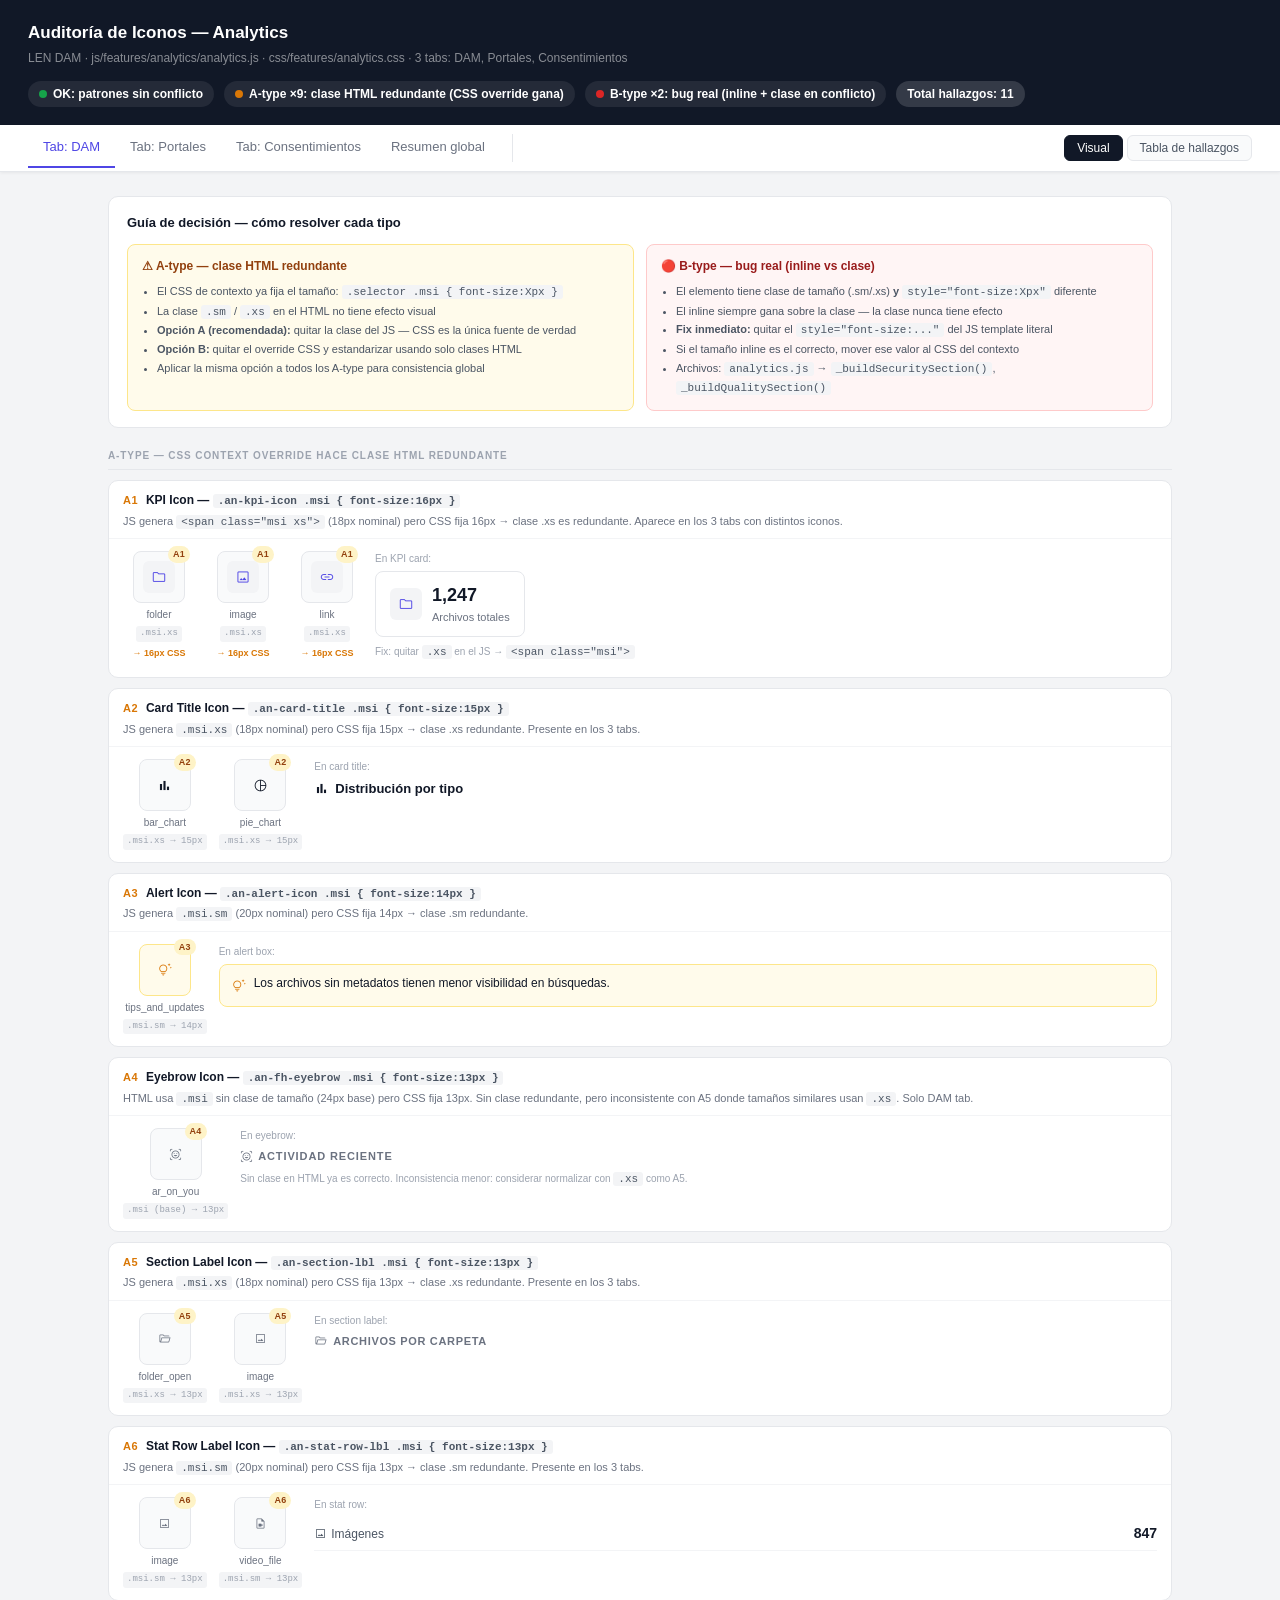
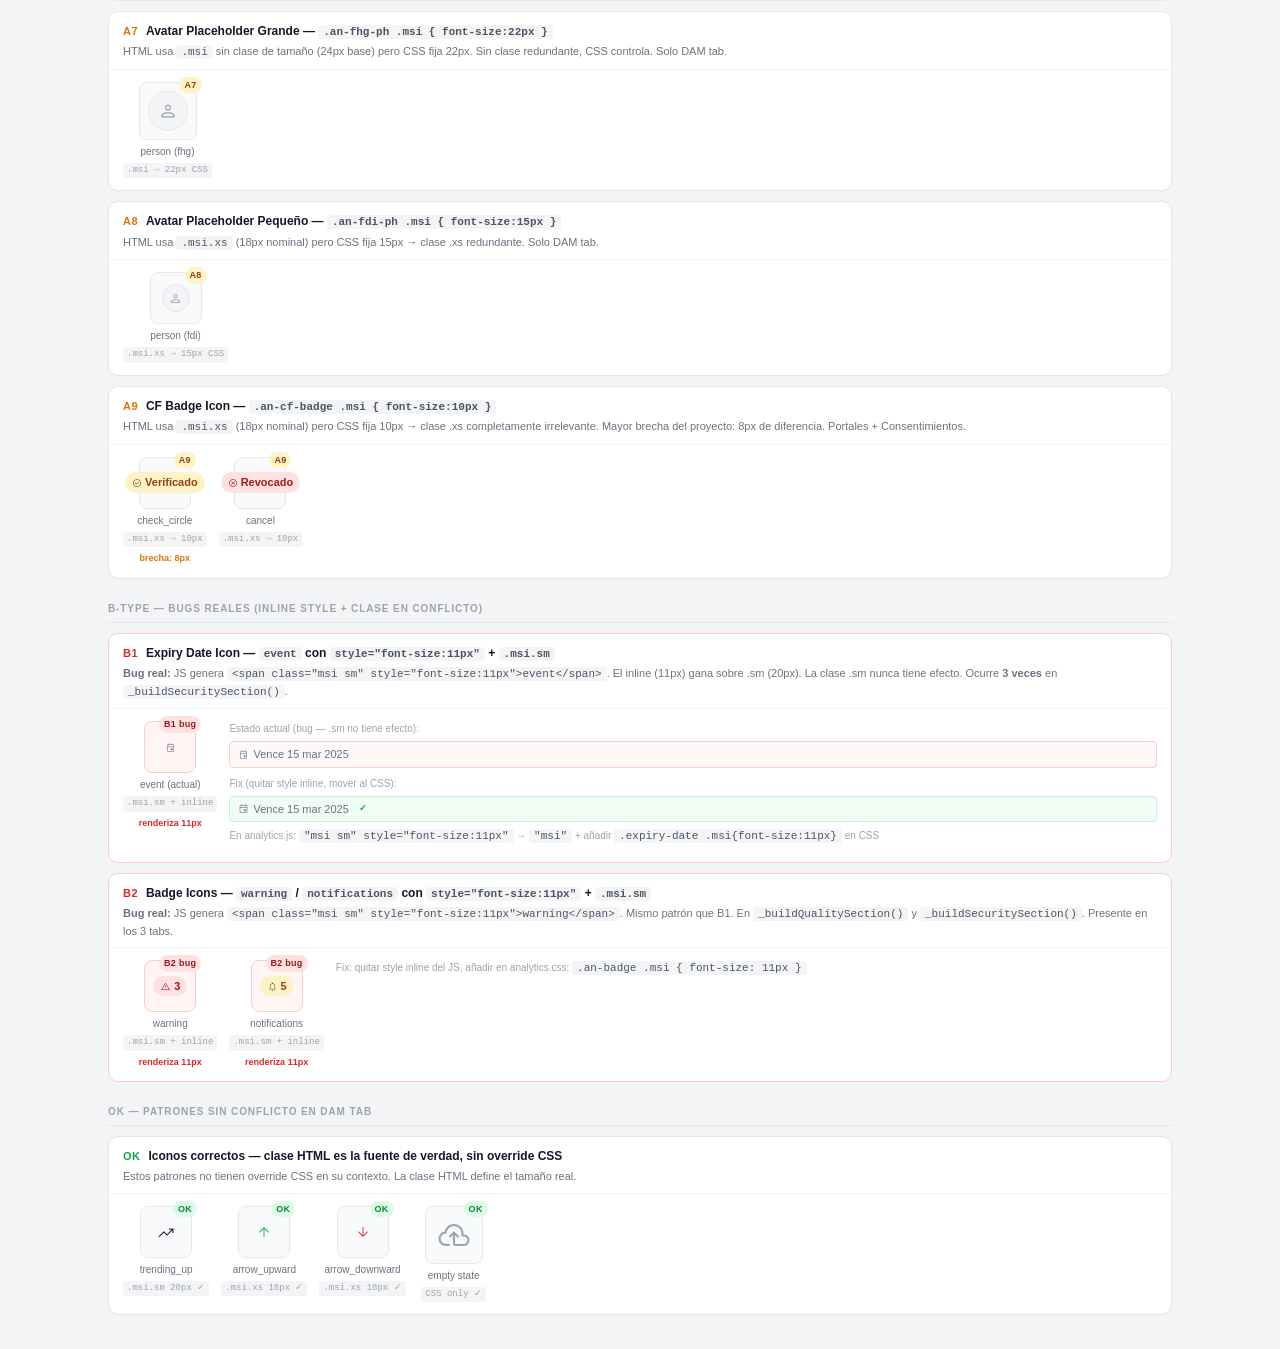
==== commit d396d41d: "auto: 2026-06-24 10:07" ====
--- a/icon-audit-analytics.html
+++ b/icon-audit-analytics.html
@@ -3,957 +3,691 @@
 <head>
 <meta charset="UTF-8">
 <meta name="viewport" content="width=device-width, initial-scale=1.0">
-<title>Auditoría de Iconos — Analytics (3 tabs)</title>
-<link href="https://fonts.googleapis.com/css2?family=Material+Symbols+Outlined:opsz,wght,FILL,GRAD@18,400,0,0&display=swap" rel="stylesheet">
-<link href="https://fonts.googleapis.com/css2?family=Google+Sans:wght@400;500;600;700&family=Space+Mono:wght@400;700&display=swap" rel="stylesheet">
+<title>Auditoría de Iconos — Analytics · LEN DAM</title>
+<link rel="stylesheet" href="https://fonts.googleapis.com/css2?family=Material+Symbols+Outlined:opsz,wght,FILL,GRAD@20..48,100..700,0..1,-50..200" />
 <style>
+/* === TOKENS (mirrored from css/tokens.css, light mode) === */
+:root {
+  --font-ui: 'Inter', -apple-system, BlinkMacSystemFont, sans-serif;
+  --g50:#f9fafb;--g100:#f3f4f6;--g200:#e5e7eb;--g300:#d1d5db;
+  --g400:#9ca3af;--g500:#6b7280;--g600:#4b5563;--g700:#374151;
+  --g800:#1f2937;--g900:#111827;
+  --accent:#4f46e5;--accent-soft:rgba(79,70,229,.12);
+  --on-accent:#fff;--on-accent-faint:rgba(255,255,255,.55);--on-accent-muted:rgba(255,255,255,.75);
+  --text:#111827;--text-secondary:#4b5563;--text-muted:#6b7280;--text-faint:#9ca3af;
+  --surface:#fff;--surface-1:#f9fafb;--surface-sunken:#f3f4f6;
+  --border:#e5e7eb;--border-strong:#d1d5db;
+  --danger:#dc2626;--success:#16a34a;--warning:#b45309;
+  --radius:8px;
+  --viz-1:#4f46e5;--viz-2:#0ea5e9;--viz-3:#10b981;--viz-4:#f59e0b;--viz-5:#ef4444;--viz-6:#8b5cf6;
+  /* audit palette */
+  --tag-ok:#16a34a;--tag-ok-bg:#dcfce7;--tag-ok-text:#15803d;
+  --tag-a:#d97706;--tag-a-bg:#fef3c7;--tag-a-text:#92400e;
+  --tag-b:#dc2626;--tag-b-bg:#fee2e2;--tag-b-text:#991b1b;
+}
 *{box-sizing:border-box;margin:0;padding:0}
-body{background:#ecedf2;font-family:'Google Sans',sans-serif;padding:32px 24px;min-height:100vh}
-
-/* ── DAM Tokens ── */
-:root{
-  --g50:#f6f7f9;--g100:#ecedf2;--g200:#d5d9e2;--g300:#b0b7c9;--g400:#8b95ad;
-  --g500:#667391;--g600:#515c78;--g700:#424a62;--g800:#3b4255;--g900:#2a2f3c;--g950:#22252f;
-  --surface:var(--g50);--surface-raised:#fff;--surface-sunken:var(--g100);
-  --surface-neutral:var(--g200);--surface-hover:var(--g200);--surface-strong:var(--g300);
-  --text-strong:var(--g950);--text-title:var(--g900);--text:var(--g800);--text-body:var(--g700);
-  --text-secondary:var(--g600);--text-muted:var(--g500);--text-faint:var(--g400);--text-disabled:var(--g300);
-  --border:var(--g200);--border-subtle:var(--g100);--border-strong:var(--g300);
-  --accent:var(--g950);--accent-soft:var(--g800);--on-accent:#fff;
-  --success:#16a34a;--danger:#dc2626;--warning:#b45309;
-  --an-grad-dark:linear-gradient(135deg,var(--g800) 0%,var(--g950) 100%);
-  --dataviz-ink:var(--g950);
-  --font-ui:'Google Sans',sans-serif;--font-mono:'Space Mono',monospace;
-  --space-1:4px;--space-2:8px;--space-3:12px;--space-4:16px;--space-5:20px;
-  --space-6:24px;--space-7:28px;--space-8:32px;--space-12:48px;
-  --shadow-sm:0 4px 24px rgba(0,0,0,.06);--shadow-md:0 8px 24px rgba(0,0,0,.12);
-}
-
-/* ── Material Symbols ── */
-.msi{
-  font-family:'Material Symbols Outlined';
-  font-weight:normal;font-style:normal;
-  font-variation-settings:'opsz' 24,'wght' 400,'FILL' 0,'GRAD' 0;
-  font-size:24px;line-height:1;
-  display:inline-flex;align-items:center;justify-content:center;
-  user-select:none;flex-shrink:0;
-}
-.msi.xs{font-size:18px;font-variation-settings:'opsz' 18,'wght' 400,'FILL' 0,'GRAD' 0}
-.msi.sm{font-size:20px;font-variation-settings:'opsz' 20,'wght' 400,'FILL' 0,'GRAD' 0}
-
-/* ── Layout ── */
-.page{max-width:900px;margin:0 auto}
-.page-header{margin-bottom:28px}
-.page-title{font-size:20px;font-weight:700;color:var(--text-strong);margin-bottom:4px}
-.page-sub{font-size:13px;color:var(--text-muted)}
-
-/* ── Tab bar (filter bar del DAM) ── */
-.an-filter{
-  display:flex;align-items:center;gap:8px;
-  padding:0 0 20px;border-bottom:1px solid var(--border);margin-bottom:28px;
-  flex-wrap:wrap;
-}
-.an-filter-label{font-size:10px;font-weight:600;color:var(--text-faint);letter-spacing:.08em;text-transform:uppercase;margin-right:4px;flex-shrink:0}
-.an-pill{
-  background:transparent;border:1px solid var(--border);border-radius:20px;
-  padding:5px 14px;font-size:12px;font-family:var(--font-ui);color:var(--text-muted);
-  cursor:pointer;transition:border-color .15s,color .15s,background .15s;line-height:1.4;
-}
-.an-pill:hover{border-color:var(--text-faint);color:var(--text)}
-.an-pill.active{background:var(--g950);border-color:var(--g950);color:#fff}
-.an-filter-spacer{flex:1}
-.an-updated{font-size:11px;color:var(--text-faint);display:flex;align-items:center;gap:6px;flex-shrink:0}
-.an-dot{width:6px;height:6px;border-radius:50%;background:var(--text-body)}
-
-/* ── Section labels ── */
-.an-section-lbl{
-  display:flex;align-items:center;gap:6px;
-  font-size:10px;font-weight:600;color:var(--text-faint);letter-spacing:.08em;text-transform:uppercase;
-  margin-bottom:12px;margin-top:28px;
-}
-.an-section-lbl:first-child,.an-section-lbl.no-top{margin-top:0}
-.an-section-lbl .msi{font-size:13px;color:var(--text-faint)}
-
-/* ── KPI grid ── */
-.an-kpi-grid{display:grid;grid-template-columns:repeat(4,1fr);gap:12px;margin-bottom:12px}
-.an-kpi-grid.cols-3{grid-template-columns:repeat(3,1fr)}
-.an-kpi{background:var(--surface);border-radius:16px;padding:20px 20px 16px;display:flex;flex-direction:column;min-height:140px}
-.an-kpi-top{display:flex;align-items:center;justify-content:space-between;margin-bottom:16px}
-.an-kpi-icon{width:34px;height:34px;border-radius:10px;display:flex;align-items:center;justify-content:center;background:var(--an-grad-dark);color:#fff}
-.an-kpi-icon .msi{font-size:16px}
-.an-kpi-delta{font-size:10px;font-family:var(--font-mono);padding:3px 7px;border-radius:6px;line-height:1.4;background:var(--surface-sunken);color:var(--text-body);border:1px solid var(--border)}
-.an-kpi-value{font-family:var(--font-mono);font-size:36px;font-weight:700;color:var(--text-strong);line-height:1;letter-spacing:-.03em;margin-bottom:4px}
-.an-kpi-label{font-size:11px;color:var(--text-faint);margin-bottom:12px}
-.an-sparkline{display:flex;align-items:flex-end;gap:3px;height:28px;margin-top:auto}
-.an-spark-bar{flex:1;border-radius:2px 2px 0 0;min-height:3px;background:var(--surface-neutral)}
-.an-spark-bar.last{background:var(--text-body)}
-
-/* ── Generic card ── */
-.an-card{background:var(--surface);border-radius:16px;padding:22px}
-.an-card-head{display:flex;align-items:center;justify-content:space-between;margin-bottom:18px;gap:8px}
-.an-card-title{font-size:13px;font-weight:500;color:var(--text);display:flex;align-items:center;gap:8px;min-width:0;flex:1}
-.an-card-title .msi{font-size:15px;color:var(--text-faint)}
-.an-card-badge{font-family:var(--font-mono);font-size:10px;color:var(--text-secondary);background:var(--surface-neutral);padding:3px 9px;border-radius:6px;white-space:nowrap;flex-shrink:0}
-
-/* ── Grids ── */
-.an-grid-2{display:grid;grid-template-columns:1fr 1fr;gap:12px;margin-bottom:12px;align-items:start}
-.an-grid-3{display:grid;grid-template-columns:1fr 1fr 1fr;gap:12px;margin-bottom:12px}
-.an-grid-1-2{display:grid;grid-template-columns:1fr 2fr;gap:12px;margin-bottom:12px;align-items:start}
-.an-mb-4{margin-bottom:var(--space-4)}
-
-/* ── Stat rows ── */
-.an-stat-rows{display:flex;flex-direction:column}
-.an-stat-row{display:flex;align-items:center;justify-content:space-between;padding:10px 0;border-bottom:1px solid var(--border-subtle)}
-.an-stat-row:last-child{border-bottom:none;padding-bottom:0}
-.an-stat-row:first-child{padding-top:0}
-.an-stat-row-lbl{font-size:12px;color:var(--text-muted);display:flex;align-items:center;gap:6px}
-.an-stat-row-lbl .msi{font-size:13px;color:var(--text-faint)}
-.an-stat-row-right{display:flex;flex-direction:column;align-items:flex-end;gap:1px}
-.an-stat-row-val{font-family:var(--font-mono);font-size:13px;font-weight:600;color:var(--text)}
-.an-stat-row-sub{font-size:9px;color:var(--text-faint)}
-
-/* ── Alert items ── */
-.an-alerts{display:flex;flex-direction:column;gap:8px}
-.an-alert-item{display:flex;align-items:center;gap:10px;padding:10px 12px;background:var(--surface-raised);border:1px solid var(--border-subtle);border-radius:10px}
-.an-alert-icon{width:28px;height:28px;border-radius:8px;display:flex;align-items:center;justify-content:center;flex-shrink:0}
-.an-alert-icon .msi{font-size:14px}
-.an-alert-icon.warn{background:var(--surface-neutral);color:var(--text)}
-.an-alert-icon.info{background:var(--surface-sunken);color:var(--text-secondary)}
-.an-alert-icon.danger{background:linear-gradient(135deg,var(--surface-neutral),var(--surface-strong));color:var(--text-title)}
-.an-alert-icon.ok{background:var(--surface-sunken);color:var(--text-muted)}
-.an-alert-body{flex:1;min-width:0}
-.an-alert-title{font-size:12px;color:var(--text-body);font-weight:500;line-height:1.3}
-.an-alert-sub{font-size:10px;color:var(--text-faint);margin-top:1px}
-.an-alert-val{font-family:var(--font-mono);font-size:13px;font-weight:600;color:var(--text);flex-shrink:0}
-
-/* ── Face hero ── */
-.an-face-hero{background:linear-gradient(145deg,var(--surface) 0%,var(--surface-raised) 55%,var(--surface) 100%);border:1px solid var(--border);box-shadow:var(--shadow-sm);border-radius:20px;padding:28px 32px;display:grid;grid-template-columns:220px 1fr;gap:var(--space-10);align-items:start;margin-bottom:12px}
-.an-fh-eyebrow{font-size:10px;font-weight:600;letter-spacing:.09em;text-transform:uppercase;color:var(--text-faint);display:flex;align-items:center;gap:6px}
-.an-fh-eyebrow .msi{font-size:13px}
-.an-fh-big{font-family:var(--font-mono);font-size:64px;font-weight:700;color:var(--text-strong);line-height:1;letter-spacing:-.03em;margin:8px 0 4px}
-.an-fh-stats{display:flex;align-items:stretch;gap:16px}
-.an-fh-stat{display:flex;flex-direction:column;gap:2px}
-.an-fh-stat-val{font-family:var(--font-mono);font-size:22px;font-weight:700;color:var(--text-strong);line-height:1}
-.an-fh-stat-lbl{font-size:9px;color:var(--text-faint);text-transform:uppercase;letter-spacing:.07em}
-.an-fh-div{width:1px;background:var(--border);align-self:stretch}
-
-/* ── Big stat ── */
-.an-big{display:flex;flex-direction:column;gap:2px;margin-bottom:16px}
-.an-big-val{font-family:var(--font-mono);font-size:34px;font-weight:700;color:var(--text-strong);line-height:1;letter-spacing:-.02em}
-.an-big-lbl{font-size:11px;color:var(--text-faint)}
-
-/* ── Badge ── */
-.an-badge{display:inline-flex;align-items:center;gap:4px;font-size:10px;font-family:var(--font-mono);font-weight:600;padding:2px 8px;border-radius:5px;margin-top:4px;width:fit-content}
-.an-badge.warn{background:var(--surface-neutral);color:var(--text)}
-.an-badge.ok{background:var(--an-grad-dark);color:var(--on-accent)}
-.an-badge.info{background:var(--surface-sunken);color:var(--text-body);border:1px solid var(--border)}
-.an-badge.danger{background:var(--an-grad-dark);color:var(--on-accent)}
-
-/* ── Donut ── */
-.an-donut-wrap{display:flex;align-items:center;gap:20px}
-.an-donut-center{position:relative;flex-shrink:0}
-.an-donut-center svg{display:block}
-.an-donut-lbl-inner{position:absolute;inset:0;display:flex;flex-direction:column;align-items:center;justify-content:center;gap:1px;pointer-events:none}
-.an-donut-lbl-val{font-family:var(--font-mono);font-size:18px;font-weight:700;color:var(--text-strong);line-height:1}
-.an-donut-lbl-sub{font-size:8px;color:var(--text-faint);text-align:center}
-.an-donut-legend{display:flex;flex-direction:column;gap:9px;flex:1;min-width:0}
-.an-leg-item{display:flex;align-items:center;gap:8px;min-width:0}
-.an-leg-dot{width:8px;height:8px;border-radius:2px;flex-shrink:0}
-.an-leg-name{font-size:11px;color:var(--text-secondary);flex:1;white-space:nowrap;overflow:hidden;text-overflow:ellipsis}
-.an-leg-val{font-family:var(--font-mono);font-size:11px;color:var(--text);text-align:right;flex-shrink:0}
-.an-leg-pct{font-size:9px;color:var(--text-faint);min-width:26px;text-align:right;flex-shrink:0}
-
-/* ── Mini grid ── */
-.an-mini-grid{display:grid;grid-template-columns:repeat(3,1fr);gap:8px;margin-top:16px}
-.an-mini-grid.cols-2{grid-template-columns:1fr 1fr}
-.an-mini{border-radius:10px;padding:12px 14px;display:flex;flex-direction:column;gap:3px}
-.an-mini.blue,.an-mini.gray{background:var(--surface-sunken)}
-.an-mini.green{background:var(--surface);border:1px solid var(--border-subtle)}
-.an-mini.amber{background:var(--surface-neutral)}
-.an-mini.rose,.an-mini.violet{background:var(--an-grad-dark)}
-.an-mini.rose .an-mini-val,.an-mini.rose .an-mini-lbl,
-.an-mini.violet .an-mini-val,.an-mini.violet .an-mini-lbl{color:#fff}
-.an-mini-val{font-family:var(--font-mono);font-size:24px;font-weight:700;color:var(--text-strong);line-height:1;letter-spacing:-.02em}
-.an-mini-lbl{font-size:9px;color:var(--text-muted);text-transform:uppercase;letter-spacing:.06em}
-
-/* ── Gauge ── */
-.an-gauge-wrap{margin:8px 0}
-.an-gauge-labels{display:flex;justify-content:space-between;margin-bottom:5px}
-.an-gauge-lbl{font-size:9px;color:var(--text-faint)}
-.an-gauge{height:8px;background:var(--surface-sunken);border-radius:4px;overflow:hidden}
-.an-gauge-fill{height:100%;border-radius:4px;background:linear-gradient(to right,var(--g600) 0%,var(--g950) 100%)}
-.an-gauge-fill.warm{background:linear-gradient(to right,var(--text-faint),var(--text-title))}
-
-/* ── Expiry list ── */
-.an-expiry-list{display:flex;flex-direction:column;gap:7px}
-.an-expiry-item{display:flex;align-items:center;justify-content:space-between;padding:9px 12px;background:var(--surface-sunken);border:1px solid var(--border-strong);border-radius:9px;gap:10px}
-.an-expiry-name{font-size:12px;color:var(--text-body);flex:1;overflow:hidden;text-overflow:ellipsis;white-space:nowrap}
-.an-expiry-date{font-family:var(--font-mono);font-size:10px;color:var(--text);font-weight:600;flex-shrink:0;display:flex;align-items:center;gap:4px}
-
-/* ── Hbar ── */
-.an-hbar-list{display:flex;flex-direction:column;gap:11px}
-.an-hbar-item{display:flex;flex-direction:column;gap:4px}
-.an-hbar-top{display:flex;align-items:center;justify-content:space-between;gap:8px}
-.an-hbar-name{font-size:11px;color:var(--text-secondary);white-space:nowrap;overflow:hidden;text-overflow:ellipsis;flex:1}
-.an-hbar-val{font-family:var(--font-mono);font-size:11px;color:var(--text);flex-shrink:0}
-.an-hbar-track{height:5px;background:var(--surface-sunken);border-radius:3px;overflow:hidden}
-.an-hbar-fill{height:100%;border-radius:3px}
-
-/* ── Conv table ── */
-.an-conv-hdr{display:grid;grid-template-columns:1fr 64px 72px 68px;gap:12px;padding:0 14px 8px;border-bottom:1px solid var(--border);margin-bottom:8px}
-.an-conv-hdr-cell{font-size:9px;font-weight:600;color:var(--text-faint);letter-spacing:.07em;text-transform:uppercase;text-align:right}
-.an-conv-hdr-cell:first-child{text-align:left}
-.an-conv-rows{display:flex;flex-direction:column;gap:6px}
-.an-conv-row{display:grid;grid-template-columns:1fr 64px 72px 68px;align-items:center;gap:12px;padding:9px 14px;background:var(--surface-raised);border:1px solid var(--border-subtle);border-radius:10px}
-.an-conv-name{font-size:12px;color:var(--text-body);overflow:hidden;text-overflow:ellipsis;white-space:nowrap}
-.an-conv-num{font-family:var(--font-mono);font-size:11px;color:var(--text-secondary);text-align:right}
-.an-conv-badge{font-family:var(--font-mono);font-size:10px;font-weight:600;padding:2px 7px;border-radius:5px;text-align:center;justify-self:end}
-.an-conv-badge.hi{background:var(--an-grad-dark);color:#fff}
-.an-conv-badge.mid{background:var(--surface-neutral);color:var(--text)}
-.an-conv-badge.lo{background:var(--surface-sunken);color:var(--text-muted)}
-
-/* ── Split bar ── */
-.an-split-bar{height:10px;border-radius:5px;overflow:hidden;display:flex;margin:12px 0 8px}
-.an-split-seg{height:100%}
-.an-split-legend{display:flex;gap:20px}
-.an-split-leg-item{display:flex;align-items:center;gap:6px}
-.an-split-dot{width:8px;height:8px;border-radius:2px;flex-shrink:0}
-.an-split-leg-lbl{font-size:11px;color:var(--text-muted)}
-.an-split-leg-val{font-family:var(--font-mono);font-size:11px;color:var(--text);font-weight:600}
-
-/* ── Face consent grid ── */
-.an-cf-grid{display:flex;flex-wrap:wrap;gap:16px}
-.an-cf-item{display:flex;flex-direction:column;align-items:center;gap:5px;width:72px}
-.an-cf-av{width:48px;height:48px;border-radius:50%;overflow:hidden;border:1.5px solid var(--border);background:var(--surface-neutral);flex-shrink:0;display:flex;align-items:center;justify-content:center;font-size:14px;font-weight:600;color:var(--text-secondary)}
-.an-cf-name{font-size:11px;color:var(--text);font-family:var(--font-ui);text-align:center;overflow:hidden;text-overflow:ellipsis;white-space:nowrap;max-width:72px}
-.an-cf-badge{display:inline-flex;align-items:center;gap:2px;font-size:9px;font-weight:700;font-family:var(--font-ui)}
-.an-cf-badge .msi{font-size:10px}
-
-/* ── FDI (face detail items) ── */
-.an-faces-detail-grid{display:grid;grid-template-columns:repeat(auto-fill,minmax(160px,1fr));gap:9px}
-.an-fdi{background:var(--surface-raised);border:1px solid var(--border);border-radius:12px;padding:13px 14px;display:flex;align-items:center;gap:11px}
-.an-fdi-ph{width:36px;height:36px;border-radius:50%;background:var(--surface-neutral);display:flex;align-items:center;justify-content:center;flex-shrink:0}
-.an-fdi-ph .msi{font-size:15px;color:var(--text-muted)}
-.an-fdi-info{min-width:0;flex:1}
-.an-fdi-name{font-size:11px;color:var(--text-body);white-space:nowrap;overflow:hidden;text-overflow:ellipsis;margin-bottom:3px;line-height:1.2}
-.an-fdi-count{font-family:var(--font-mono);font-size:14px;font-weight:700;color:var(--text);line-height:1}
-.an-fdi-sub{font-size:10px;color:var(--text-faint);margin-left:3px}
-
-/* ── Bug annotations ── */
-.bug-wrap{position:relative;display:inline-flex;align-items:center;flex-shrink:0}
-.btag{
-  position:absolute;top:-8px;right:-8px;
-  font-size:8px;font-weight:700;border-radius:3px;padding:1px 4px;
-  font-family:'Space Mono',monospace;white-space:nowrap;z-index:10;
-  letter-spacing:0;pointer-events:none;color:#fff;line-height:1.5;
-}
-.btag.warn{background:#f59e0b}
-.btag.danger{background:#dc2626}
-.btag.info{background:#515c78}
-
-/* ── Legend ── */
-.legend-box{background:var(--surface-raised);border:1px solid var(--border);border-radius:12px;padding:20px;margin-top:32px}
-.legend-title{font-size:10px;font-weight:700;color:var(--text-muted);letter-spacing:.08em;text-transform:uppercase;margin-bottom:14px}
-.legend-rows{display:flex;flex-direction:column;gap:10px}
-.legend-row{display:flex;align-items:flex-start;gap:12px;font-size:12px;color:var(--text-body);line-height:1.55}
-.legend-row code{background:var(--surface-neutral);padding:1px 5px;border-radius:3px;font-family:var(--font-mono);font-size:11px}
-.ltag{flex-shrink:0;font-size:8px;font-weight:700;padding:2px 6px;border-radius:3px;font-family:'Space Mono',monospace;margin-top:3px;color:#fff;line-height:1.5}
-.ltag.warn{background:#f59e0b}
-.ltag.danger{background:#dc2626}
-.ltag.info{background:#515c78}
+body{font-family:var(--font-ui);background:var(--g100);color:var(--text);font-size:14px;line-height:1.5}
+code{font-family:'Courier New',monospace;font-size:11px;background:var(--g100);padding:1px 5px;border-radius:3px;color:var(--text-secondary)}
+
+/* Material Symbols */
+.msi{font-family:'Material Symbols Outlined';font-weight:400;font-style:normal;line-height:1;letter-spacing:normal;text-transform:none;display:inline-block;white-space:nowrap;direction:ltr;-webkit-font-smoothing:antialiased;font-variation-settings:'opsz' 24,'wght' 300,'FILL' 0,'GRAD' -25;font-size:24px;vertical-align:middle}
+.msi.sm{font-size:20px;font-variation-settings:'opsz' 20,'wght' 300,'FILL' 0,'GRAD' -25}
+.msi.xs{font-size:18px;font-variation-settings:'opsz' 18,'wght' 300,'FILL' 0,'GRAD' -25}
+
+/* === HEADER === */
+.audit-header{background:var(--g900);color:#fff;padding:20px 28px 18px}
+.audit-header h1{font-size:17px;font-weight:700;margin-bottom:3px}
+.audit-header p{font-size:12px;color:rgba(255,255,255,.5);margin-bottom:14px}
+.stats-bar{display:flex;gap:10px;flex-wrap:wrap}
+.stat-pill{display:inline-flex;align-items:center;gap:6px;background:rgba(255,255,255,.08);border-radius:20px;padding:4px 11px;font-size:12px;font-weight:600}
+.dot{width:8px;height:8px;border-radius:50%;flex-shrink:0}
+.dot-ok{background:var(--tag-ok)}
+.dot-a{background:var(--tag-a)}
+.dot-b{background:var(--tag-b)}
+
+/* === CONTROL BAR === */
+.controls{background:var(--surface);border-bottom:1px solid var(--border);padding:0 28px;display:flex;align-items:center;gap:0;position:sticky;top:0;z-index:100;box-shadow:0 1px 3px rgba(0,0,0,.06)}
+.tab-bar{display:flex}
+.tab-btn{padding:12px 15px;border:none;background:none;cursor:pointer;font-size:13px;font-weight:500;color:var(--text-muted);border-bottom:2px solid transparent;transition:all .15s;font-family:var(--font-ui);white-space:nowrap}
+.tab-btn.active{color:var(--accent);border-bottom-color:var(--accent)}
+.ctrl-sep{width:1px;height:28px;background:var(--border);margin:0 12px;align-self:center;flex-shrink:0}
+.view-toggle{display:flex;gap:4px;margin-left:auto;padding:10px 0}
+.view-btn{padding:5px 12px;border-radius:6px;border:1px solid var(--border);background:var(--surface-1);font-size:12px;font-weight:500;cursor:pointer;color:var(--text-secondary);font-family:var(--font-ui);transition:all .15s}
+.view-btn.active{background:var(--g900);color:#fff;border-color:var(--g900)}
+
+/* === MAIN === */
+.main{padding:24px 28px;max-width:1120px;margin:0 auto}
+.tab-content{display:none}
+.tab-content.active{display:block}
+.view-pane{display:none}
+.view-pane.active{display:block}
+
+/* === SECTION HEADERS === */
+.sh{font-size:10px;font-weight:700;text-transform:uppercase;letter-spacing:.09em;color:var(--text-faint);margin:22px 0 10px;padding-bottom:6px;border-bottom:1px solid var(--border)}
+.sh:first-child{margin-top:0}
+
+/* === PATTERN CARDS === */
+.pcard{background:var(--surface);border:1px solid var(--border);border-radius:10px;margin-bottom:10px;overflow:hidden}
+.pcard-head{padding:10px 14px 0;display:flex;align-items:baseline;gap:8px}
+.pcard-id{font-size:11px;font-weight:800;letter-spacing:.04em}
+.pcard-id.ok{color:var(--tag-ok)}
+.pcard-id.a{color:var(--tag-a)}
+.pcard-id.b{color:var(--tag-b)}
+.pcard-title{font-size:12px;font-weight:600;color:var(--text)}
+.pcard-note{padding:3px 14px 8px;font-size:11px;color:var(--text-muted);line-height:1.5}
+.pcard-body{padding:12px 14px;display:flex;flex-wrap:wrap;gap:12px;align-items:flex-start;border-top:1px solid var(--g100)}
+
+/* === ICON SPECIMENS === */
+.specimen{display:flex;flex-direction:column;align-items:center;gap:5px;min-width:72px}
+.specimen-box{position:relative;width:52px;height:52px;border-radius:8px;background:var(--g50);border:1px solid var(--border);display:flex;align-items:center;justify-content:center}
+.specimen-box.bug-bg{background:#fff5f5;border-color:#fecaca}
+.btag{position:absolute;top:-6px;right:-6px;font-size:9px;font-weight:800;padding:2px 5px;border-radius:20px;letter-spacing:.03em;line-height:1.4;white-space:nowrap}
+.btag.ok{background:var(--tag-ok-bg);color:var(--tag-ok-text)}
+.btag.a{background:var(--tag-a-bg);color:var(--tag-a-text)}
+.btag.b{background:var(--tag-b-bg);color:var(--tag-b-text)}
+.spec-name{font-size:10px;color:var(--text-muted);text-align:center;line-height:1.3}
+.spec-code{font-size:9px;font-family:'Courier New',monospace;color:var(--text-faint);text-align:center;background:var(--g100);padding:1px 4px;border-radius:3px}
+.spec-px{font-size:9px;font-weight:700;color:var(--tag-a)}
+.spec-px.bug{color:var(--tag-b)}
+
+/* === DEMO COMPONENTS === */
+.demo-wrap{flex:1;min-width:220px}
+.demo-label{font-size:10px;color:var(--text-faint);margin-bottom:5px}
+.kpi-demo{display:inline-flex;align-items:center;gap:10px;background:var(--surface);border:1px solid var(--border);border-radius:8px;padding:10px 14px}
+.kpi-icon-box{width:32px;height:32px;border-radius:6px;background:var(--surface-sunken);display:flex;align-items:center;justify-content:center}
+.kpi-val{font-size:18px;font-weight:700}
+.kpi-lbl{font-size:11px;color:var(--text-muted)}
+.card-title-demo{display:flex;align-items:center;gap:6px;font-size:13px;font-weight:600}
+.sec-lbl-demo{display:flex;align-items:center;gap:6px;font-size:11px;font-weight:600;text-transform:uppercase;letter-spacing:.06em;color:var(--text-muted)}
+.alert-demo{display:flex;align-items:flex-start;gap:8px;background:#fffbeb;border:1px solid #fde68a;border-radius:8px;padding:10px 12px}
+.alert-txt{font-size:12px;line-height:1.4}
+.eyebrow-demo{display:flex;align-items:center;gap:5px;font-size:11px;font-weight:700;text-transform:uppercase;letter-spacing:.08em;color:var(--text-muted)}
+.stat-row-demo{display:flex;align-items:center;padding:6px 0;border-bottom:1px solid var(--g100)}
+.stat-lbl{display:flex;align-items:center;gap:4px;font-size:12px;color:var(--text-secondary);flex:1}
+.badge-demo{display:inline-flex;align-items:center;gap:3px;font-size:11px;font-weight:600;padding:2px 7px;border-radius:20px}
+.badge-warn{background:#fef3c7;color:#92400e}
+.badge-danger{background:#fee2e2;color:#991b1b}
+.fhg-ph{width:40px;height:40px;border-radius:50%;background:var(--surface-sunken);border:1px solid var(--border);display:flex;align-items:center;justify-content:center}
+.fdi-ph{width:28px;height:28px;border-radius:50%;background:var(--surface-sunken);border:1px solid var(--border);display:flex;align-items:center;justify-content:center}
+.bug-row{display:flex;align-items:center;gap:4px;font-size:11px;color:var(--text-muted);background:#fff8f8;border:1px solid #fecaca;border-radius:4px;padding:4px 8px}
+.fix-row{display:flex;align-items:center;gap:4px;font-size:11px;color:var(--text-muted);background:#f0fdf4;border:1px solid #bbf7d0;border-radius:4px;padding:4px 8px;margin-top:5px}
+
+/* === DECISION GUIDE === */
+.guide{background:var(--surface);border:1px solid var(--border);border-radius:10px;padding:16px 18px;margin-bottom:20px}
+.guide-title{font-size:13px;font-weight:700;margin-bottom:12px}
+.guide-grid{display:grid;grid-template-columns:1fr 1fr;gap:12px}
+@media(max-width:600px){.guide-grid{grid-template-columns:1fr}}
+.guide-card{border-radius:8px;padding:12px 14px}
+.guide-card.ac{background:#fffbeb;border:1px solid #fde68a}
+.guide-card.bc{background:#fff5f5;border:1px solid #fecaca}
+.guide-card-h{font-size:12px;font-weight:700;margin-bottom:7px}
+.guide-card-h.ac{color:#92400e}
+.guide-card-h.bc{color:#991b1b}
+.guide-card ul{font-size:11px;color:var(--text-secondary);line-height:1.7;padding-left:15px}
+
+/* === FINDINGS TABLE === */
+.filter-bar{display:flex;gap:6px;flex-wrap:wrap;margin-bottom:14px}
+.fbtn{font-size:11px;font-weight:600;padding:4px 11px;border-radius:20px;border:1px solid var(--border);background:var(--surface);cursor:pointer;color:var(--text-secondary);font-family:var(--font-ui);transition:all .15s}
+.fbtn.active{background:var(--g800);color:#fff;border-color:var(--g800)}
+.fbtn.fa.active{background:var(--tag-a);border-color:var(--tag-a);color:#fff}
+.fbtn.fb.active{background:var(--tag-b);border-color:var(--tag-b);color:#fff}
+.fbtn.fok.active{background:var(--tag-ok);border-color:var(--tag-ok);color:#fff}
+.ftable{width:100%;border-collapse:collapse;background:var(--surface);border-radius:10px;overflow:hidden;border:1px solid var(--border);font-size:12px}
+.ftable th{font-size:10px;font-weight:700;text-transform:uppercase;letter-spacing:.06em;color:var(--text-muted);padding:9px 11px;text-align:left;background:var(--surface-1);border-bottom:1px solid var(--border);white-space:nowrap}
+.ftable td{padding:8px 11px;border-bottom:1px solid var(--g100);vertical-align:top}
+.ftable tr:last-child td{border-bottom:none}
+.ftable tr:hover td{background:var(--g50)}
+.ftable tr[data-verdict="b"] td{background:#fffafa}
+.ftable tr[data-verdict="b"]:hover td{background:#fff5f5}
+.vbadge{display:inline-flex;align-items:center;gap:3px;font-size:10px;font-weight:700;padding:2px 7px;border-radius:20px;white-space:nowrap}
+.vbadge.ok{background:var(--tag-ok-bg);color:var(--tag-ok-text)}
+.vbadge.a{background:var(--tag-a-bg);color:var(--tag-a-text)}
+.vbadge.b{background:var(--tag-b-bg);color:var(--tag-b-text)}
+.fix-cell{font-size:11px;color:var(--text-secondary);line-height:1.5;max-width:260px}
+.px-bug{color:var(--tag-b);font-weight:700}
+
+/* === SUMMARY TABLE === */
+.sum-table{width:100%;border-collapse:collapse;font-size:12px;background:var(--surface);border-radius:10px;overflow:hidden;border:1px solid var(--border)}
+.sum-table th{font-size:10px;font-weight:700;text-transform:uppercase;letter-spacing:.06em;color:var(--text-muted);padding:8px 11px;background:var(--surface-1);border-bottom:1px solid var(--border);text-align:left}
+.sum-table td{padding:7px 11px;border-bottom:1px solid var(--g100)}
+.sum-table tr:last-child td{border-bottom:none}
 </style>
 </head>
 <body>
-<div class="page">
-
-  <div class="page-header">
-    <div class="page-title">Auditoría de iconos — Sección Analytics</div>
-    <div class="page-sub">Réplica fiel de los 3 tabs con iconos en contexto real. Las etiquetas <span style="background:#f59e0b;color:#fff;font-family:monospace;font-size:10px;padding:1px 5px;border-radius:3px">A</span> indican CSS override redundante. Las etiquetas <span style="background:#dc2626;color:#fff;font-family:monospace;font-size:10px;padding:1px 5px;border-radius:3px">B</span> indican bugs reales (inline + clase conflictivos).</div>
+
+<div class="audit-header">
+  <h1>Auditoría de Iconos — Analytics</h1>
+  <p>LEN DAM · js/features/analytics/analytics.js · css/features/analytics.css · 3 tabs: DAM, Portales, Consentimientos</p>
+  <div class="stats-bar">
+    <div class="stat-pill"><div class="dot dot-ok"></div>OK: patrones sin conflicto</div>
+    <div class="stat-pill"><div class="dot dot-a"></div>A-type ×9: clase HTML redundante (CSS override gana)</div>
+    <div class="stat-pill"><div class="dot dot-b"></div>B-type ×2: bug real (inline + clase en conflicto)</div>
+    <div class="stat-pill" style="background:rgba(255,255,255,.15);">Total hallazgos: 11</div>
   </div>
-
-  <!-- Filter bar / Tabs -->
-  <div class="an-filter">
-    <span class="an-filter-label">Vista</span>
-    <button class="an-pill active" onclick="showTab('dam',this)">DAM</button>
-    <button class="an-pill" onclick="showTab('portales',this)">Portales</button>
-    <button class="an-pill" onclick="showTab('consentimientos',this)">Consentimientos</button>
-    <div class="an-filter-spacer"></div>
-    <span class="an-updated"><div class="an-dot"></div>Hace 5 min</span>
+</div>
+
+<div class="controls">
+  <div class="tab-bar">
+    <button class="tab-btn active" onclick="showTab('dam',this)">Tab: DAM</button>
+    <button class="tab-btn" onclick="showTab('portales',this)">Tab: Portales</button>
+    <button class="tab-btn" onclick="showTab('consentimientos',this)">Tab: Consentimientos</button>
+    <button class="tab-btn" onclick="showTab('resumen',this)">Resumen global</button>
   </div>
-
-  <!-- ════════════════════════════════ TAB DAM ════════════════════════════════ -->
-  <div id="tab-dam" class="tab-panel">
-
-    <!-- KPI Grid -->
-    <div class="an-kpi-grid">
-      <div class="an-kpi">
-        <div class="an-kpi-top">
-          <div class="an-kpi-icon">
-            <div class="bug-wrap">
-              <span class="msi xs">folder_open</span>
-              <span class="btag warn" title="HTML: msi xs (18px) — CSS .an-kpi-icon .msi fuerza 16px">A1</span>
-            </div>
+  <div class="ctrl-sep"></div>
+  <div class="view-toggle">
+    <button class="view-btn active" onclick="showView('visual',this)">Visual</button>
+    <button class="view-btn" onclick="showView('tabla',this)">Tabla de hallazgos</button>
+  </div>
+</div>
+
+<div class="main">
+
+<!-- =================== VISUAL VIEW =================== -->
+<div class="view-pane active" id="view-visual">
+
+  <div class="guide">
+    <div class="guide-title">Guía de decisión — cómo resolver cada tipo</div>
+    <div class="guide-grid">
+      <div class="guide-card ac">
+        <div class="guide-card-h ac">⚠ A-type — clase HTML redundante</div>
+        <ul>
+          <li>El CSS de contexto ya fija el tamaño: <code>.selector .msi { font-size:Xpx }</code></li>
+          <li>La clase <code>.sm</code> / <code>.xs</code> en el HTML no tiene efecto visual</li>
+          <li><strong>Opción A (recomendada):</strong> quitar la clase del JS — CSS es la única fuente de verdad</li>
+          <li><strong>Opción B:</strong> quitar el override CSS y estandarizar usando solo clases HTML</li>
+          <li>Aplicar la misma opción a todos los A-type para consistencia global</li>
+        </ul>
+      </div>
+      <div class="guide-card bc">
+        <div class="guide-card-h bc">🔴 B-type — bug real (inline vs clase)</div>
+        <ul>
+          <li>El elemento tiene clase de tamaño (.sm/.xs) <strong>y</strong> <code>style="font-size:Xpx"</code> diferente</li>
+          <li>El inline siempre gana sobre la clase — la clase nunca tiene efecto</li>
+          <li><strong>Fix inmediato:</strong> quitar el <code>style="font-size:..."</code> del JS template literal</li>
+          <li>Si el tamaño inline es el correcto, mover ese valor al CSS del contexto</li>
+          <li>Archivos: <code>analytics.js</code> → <code>_buildSecuritySection()</code>, <code>_buildQualitySection()</code></li>
+        </ul>
+      </div>
+    </div>
+  </div>
+
+  <!-- ========= DAM TAB ========= -->
+  <div class="tab-content active" id="tab-dam">
+
+    <div class="sh">A-type — CSS context override hace clase HTML redundante</div>
+
+    <div class="pcard">
+      <div class="pcard-head"><span class="pcard-id a">A1</span><span class="pcard-title">KPI Icon — <code>.an-kpi-icon .msi { font-size:16px }</code></span></div>
+      <div class="pcard-note">JS genera <code>&lt;span class="msi xs"&gt;</code> (18px nominal) pero CSS fija 16px → clase .xs es redundante. Aparece en los 3 tabs con distintos iconos.</div>
+      <div class="pcard-body">
+        <div class="specimen">
+          <div class="specimen-box"><div class="kpi-icon-box"><span class="msi" style="font-size:16px;color:var(--accent)">folder</span></div><span class="btag a">A1</span></div>
+          <div class="spec-name">folder</div><div class="spec-code">.msi.xs</div><div class="spec-px">→ 16px CSS</div>
+        </div>
+        <div class="specimen">
+          <div class="specimen-box"><div class="kpi-icon-box"><span class="msi" style="font-size:16px;color:var(--accent)">image</span></div><span class="btag a">A1</span></div>
+          <div class="spec-name">image</div><div class="spec-code">.msi.xs</div><div class="spec-px">→ 16px CSS</div>
+        </div>
+        <div class="specimen">
+          <div class="specimen-box"><div class="kpi-icon-box"><span class="msi" style="font-size:16px;color:var(--accent)">link</span></div><span class="btag a">A1</span></div>
+          <div class="spec-name">link</div><div class="spec-code">.msi.xs</div><div class="spec-px">→ 16px CSS</div>
+        </div>
+        <div class="demo-wrap">
+          <div class="demo-label">En KPI card:</div>
+          <div class="kpi-demo">
+            <div class="kpi-icon-box"><span class="msi" style="font-size:16px;color:var(--accent)">folder</span></div>
+            <div><div class="kpi-val">1,247</div><div class="kpi-lbl">Archivos totales</div></div>
           </div>
-          <span class="an-kpi-delta">+12%</span>
-        </div>
-        <div class="an-kpi-value">21K</div>
-        <div class="an-kpi-label">Archivos totales</div>
-        <div class="an-sparkline">
-          <div class="an-spark-bar" style="height:40%"></div><div class="an-spark-bar" style="height:58%"></div><div class="an-spark-bar" style="height:52%"></div><div class="an-spark-bar" style="height:71%"></div><div class="an-spark-bar" style="height:65%"></div><div class="an-spark-bar" style="height:83%"></div><div class="an-spark-bar last" style="height:100%"></div>
-        </div>
-      </div>
-      <div class="an-kpi">
-        <div class="an-kpi-top">
-          <div class="an-kpi-icon">
-            <div class="bug-wrap">
-              <span class="msi xs">cloud_upload</span>
-              <span class="btag warn">A1</span>
-            </div>
+          <div class="demo-label" style="margin-top:7px;">Fix: quitar <code>.xs</code> en el JS → <code>&lt;span class="msi"&gt;</code></div>
+        </div>
+      </div>
+    </div>
+
+    <div class="pcard">
+      <div class="pcard-head"><span class="pcard-id a">A2</span><span class="pcard-title">Card Title Icon — <code>.an-card-title .msi { font-size:15px }</code></span></div>
+      <div class="pcard-note">JS genera <code>.msi.xs</code> (18px nominal) pero CSS fija 15px → clase .xs redundante. Presente en los 3 tabs.</div>
+      <div class="pcard-body">
+        <div class="specimen">
+          <div class="specimen-box"><span class="msi" style="font-size:15px;">bar_chart</span><span class="btag a">A2</span></div>
+          <div class="spec-name">bar_chart</div><div class="spec-code">.msi.xs → 15px</div>
+        </div>
+        <div class="specimen">
+          <div class="specimen-box"><span class="msi" style="font-size:15px;">pie_chart</span><span class="btag a">A2</span></div>
+          <div class="spec-name">pie_chart</div><div class="spec-code">.msi.xs → 15px</div>
+        </div>
+        <div class="demo-wrap">
+          <div class="demo-label">En card title:</div>
+          <div class="card-title-demo"><span class="msi" style="font-size:15px;">bar_chart</span> Distribución por tipo</div>
+        </div>
+      </div>
+    </div>
+
+    <div class="pcard">
+      <div class="pcard-head"><span class="pcard-id a">A3</span><span class="pcard-title">Alert Icon — <code>.an-alert-icon .msi { font-size:14px }</code></span></div>
+      <div class="pcard-note">JS genera <code>.msi.sm</code> (20px nominal) pero CSS fija 14px → clase .sm redundante.</div>
+      <div class="pcard-body">
+        <div class="specimen">
+          <div class="specimen-box" style="background:#fffbeb;border-color:#fde68a;"><span class="msi" style="font-size:14px;color:#d97706;">tips_and_updates</span><span class="btag a">A3</span></div>
+          <div class="spec-name">tips_and_updates</div><div class="spec-code">.msi.sm → 14px</div>
+        </div>
+        <div class="demo-wrap">
+          <div class="demo-label">En alert box:</div>
+          <div class="alert-demo">
+            <div><span class="msi" style="font-size:14px;color:#d97706;">tips_and_updates</span></div>
+            <div class="alert-txt">Los archivos sin metadatos tienen menor visibilidad en búsquedas.</div>
           </div>
-          <span class="an-kpi-delta">+8%</span>
-        </div>
-        <div class="an-kpi-value">3.8K</div>
-        <div class="an-kpi-label">Subidas este mes</div>
-        <div class="an-sparkline">
-          <div class="an-spark-bar" style="height:45%"></div><div class="an-spark-bar" style="height:60%"></div><div class="an-spark-bar" style="height:38%"></div><div class="an-spark-bar" style="height:82%"></div><div class="an-spark-bar" style="height:70%"></div><div class="an-spark-bar" style="height:90%"></div><div class="an-spark-bar last" style="height:100%"></div>
-        </div>
-      </div>
-      <div class="an-kpi">
-        <div class="an-kpi-top">
-          <div class="an-kpi-icon">
-            <div class="bug-wrap">
-              <span class="msi xs">captive_portal</span>
-              <span class="btag warn">A1</span>
-            </div>
+        </div>
+      </div>
+    </div>
+
+    <div class="pcard">
+      <div class="pcard-head"><span class="pcard-id a">A4</span><span class="pcard-title">Eyebrow Icon — <code>.an-fh-eyebrow .msi { font-size:13px }</code></span></div>
+      <div class="pcard-note">HTML usa <code>.msi</code> sin clase de tamaño (24px base) pero CSS fija 13px. Sin clase redundante, pero inconsistente con A5 donde tamaños similares usan <code>.xs</code>. Solo DAM tab.</div>
+      <div class="pcard-body">
+        <div class="specimen">
+          <div class="specimen-box"><span class="msi" style="font-size:13px;color:var(--text-muted);">ar_on_you</span><span class="btag a">A4</span></div>
+          <div class="spec-name">ar_on_you</div><div class="spec-code">.msi (base) → 13px</div>
+        </div>
+        <div class="demo-wrap">
+          <div class="demo-label">En eyebrow:</div>
+          <div class="eyebrow-demo"><span class="msi" style="font-size:13px;color:var(--text-muted);">ar_on_you</span> Actividad reciente</div>
+          <div class="demo-label" style="margin-top:6px;">Sin clase en HTML ya es correcto. Inconsistencia menor: considerar normalizar con <code>.xs</code> como A5.</div>
+        </div>
+      </div>
+    </div>
+
+    <div class="pcard">
+      <div class="pcard-head"><span class="pcard-id a">A5</span><span class="pcard-title">Section Label Icon — <code>.an-section-lbl .msi { font-size:13px }</code></span></div>
+      <div class="pcard-note">JS genera <code>.msi.xs</code> (18px nominal) pero CSS fija 13px → clase .xs redundante. Presente en los 3 tabs.</div>
+      <div class="pcard-body">
+        <div class="specimen">
+          <div class="specimen-box"><span class="msi" style="font-size:13px;color:var(--text-muted);">folder_open</span><span class="btag a">A5</span></div>
+          <div class="spec-name">folder_open</div><div class="spec-code">.msi.xs → 13px</div>
+        </div>
+        <div class="specimen">
+          <div class="specimen-box"><span class="msi" style="font-size:13px;color:var(--text-muted);">image</span><span class="btag a">A5</span></div>
+          <div class="spec-name">image</div><div class="spec-code">.msi.xs → 13px</div>
+        </div>
+        <div class="demo-wrap">
+          <div class="demo-label">En section label:</div>
+          <div class="sec-lbl-demo"><span class="msi" style="font-size:13px;">folder_open</span> Archivos por carpeta</div>
+        </div>
+      </div>
+    </div>
+
+    <div class="pcard">
+      <div class="pcard-head"><span class="pcard-id a">A6</span><span class="pcard-title">Stat Row Label Icon — <code>.an-stat-row-lbl .msi { font-size:13px }</code></span></div>
+      <div class="pcard-note">JS genera <code>.msi.sm</code> (20px nominal) pero CSS fija 13px → clase .sm redundante. Presente en los 3 tabs.</div>
+      <div class="pcard-body">
+        <div class="specimen">
+          <div class="specimen-box"><span class="msi" style="font-size:13px;color:var(--text-muted);">image</span><span class="btag a">A6</span></div>
+          <div class="spec-name">image</div><div class="spec-code">.msi.sm → 13px</div>
+        </div>
+        <div class="specimen">
+          <div class="specimen-box"><span class="msi" style="font-size:13px;color:var(--text-muted);">video_file</span><span class="btag a">A6</span></div>
+          <div class="spec-name">video_file</div><div class="spec-code">.msi.sm → 13px</div>
+        </div>
+        <div class="demo-wrap">
+          <div class="demo-label">En stat row:</div>
+          <div class="stat-row-demo">
+            <div class="stat-lbl"><span class="msi" style="font-size:13px;">image</span> Imágenes</div>
+            <strong>847</strong>
           </div>
-          <span class="an-kpi-delta">+24%</span>
-        </div>
-        <div class="an-kpi-value">183</div>
-        <div class="an-kpi-label">Vistas portales</div>
-        <div class="an-sparkline">
-          <div class="an-spark-bar" style="height:50%"></div><div class="an-spark-bar" style="height:65%"></div><div class="an-spark-bar" style="height:45%"></div><div class="an-spark-bar" style="height:78%"></div><div class="an-spark-bar" style="height:60%"></div><div class="an-spark-bar" style="height:88%"></div><div class="an-spark-bar last" style="height:100%"></div>
-        </div>
-      </div>
-      <div class="an-kpi">
-        <div class="an-kpi-top">
-          <div class="an-kpi-icon">
-            <div class="bug-wrap">
-              <span class="msi xs">download</span>
-              <span class="btag warn">A1</span>
-            </div>
-          </div>
-          <span class="an-kpi-delta">+5%</span>
-        </div>
-        <div class="an-kpi-value">94</div>
-        <div class="an-kpi-label">Descargas</div>
-        <div class="an-sparkline">
-          <div class="an-spark-bar" style="height:40%"></div><div class="an-spark-bar" style="height:55%"></div><div class="an-spark-bar" style="height:65%"></div><div class="an-spark-bar" style="height:70%"></div><div class="an-spark-bar" style="height:75%"></div><div class="an-spark-bar" style="height:85%"></div><div class="an-spark-bar last" style="height:100%"></div>
-        </div>
-      </div>
-    </div>
-
-    <!-- Face IDs section -->
-    <div class="an-section-lbl no-top" style="margin-top:16px">
-      <div class="bug-wrap">
-        <span class="msi xs">ar_on_you</span>
-        <span class="btag info" title="HTML: msi xs (18px) — CSS .an-section-lbl .msi fuerza 13px">A5</span>
-      </div>
-      Face IDs
-    </div>
-
-    <div class="an-face-hero">
-      <div>
-        <div class="an-fh-eyebrow">
-          <div class="bug-wrap">
-            <span class="msi">ar_on_you</span>
-            <span class="btag warn" title="HTML: msi plain (24px) — CSS .an-fh-eyebrow .msi fuerza 13px">A4</span>
-          </div>
-          Face IDs
-        </div>
-        <div class="an-fh-big">12</div>
-        <div class="an-fh-stats">
-          <div class="an-fh-stat">
-            <span class="an-fh-stat-val">10</span>
-            <span class="an-fh-stat-lbl">Identificados</span>
-          </div>
-          <div class="an-fh-div"></div>
-          <div class="an-fh-stat">
-            <span class="an-fh-stat-val">2</span>
-            <span class="an-fh-stat-lbl">Sin nombre</span>
-          </div>
-        </div>
-      </div>
-      <div>
-        <div class="an-stat-rows">
-          <div class="an-stat-row">
-            <span class="an-stat-row-lbl"><span class="msi sm">check_circle</span>Procesados</span>
-            <div class="an-stat-row-right"><span class="an-stat-row-val">8,420</span></div>
-          </div>
-          <div class="an-stat-row">
-            <span class="an-stat-row-lbl"><span class="msi sm">hourglass_empty</span>Pendientes</span>
-            <div class="an-stat-row-right"><span class="an-stat-row-val">1,240</span></div>
-          </div>
-          <div class="an-stat-row">
-            <span class="an-stat-row-lbl"><span class="msi sm">ar_on_you</span>Tasa de match</span>
-            <div class="an-stat-row-right"><span class="an-stat-row-val" style="color:var(--success)">87.4%</span></div>
-          </div>
-          <div class="an-stat-row">
-            <span class="an-stat-row-lbl"><span class="msi sm">delete_forever</span>Elim. recientes</span>
-            <div class="an-stat-row-right"><span class="an-stat-row-val">96</span></div>
-          </div>
-        </div>
-        <div class="an-faces-detail-grid" style="margin-top:16px">
-          <div class="an-fdi"><div class="an-fdi-ph"><span class="msi xs">person</span></div><div class="an-fdi-info"><div class="an-fdi-name">Sin identificar</div><span class="an-fdi-count">24</span><span class="an-fdi-sub">fotos</span></div></div>
-          <div class="an-fdi"><div class="an-fdi-ph"><span class="msi xs">person</span></div><div class="an-fdi-info"><div class="an-fdi-name">Sin identificar</div><span class="an-fdi-count">17</span><span class="an-fdi-sub">fotos</span></div></div>
-        </div>
-      </div>
-    </div>
-
-    <!-- Almacenamiento section -->
-    <div class="an-section-lbl">
-      <div class="bug-wrap">
-        <span class="msi xs">database</span>
-        <span class="btag info">A5</span>
-      </div>
-      Almacenamiento
-    </div>
-    <div class="an-grid-2">
-      <div class="an-card">
-        <div class="an-card-head">
-          <span class="an-card-title">
-            <div class="bug-wrap"><span class="msi xs">database</span><span class="btag info" title="HTML: msi xs (18px) — CSS .an-card-title .msi fuerza 15px">A2</span></div>
-            Almacenamiento
-          </span>
-          <span class="an-card-badge">48% usado</span>
-        </div>
-        <div class="an-stat-rows">
-          <div class="an-stat-row"><span class="an-stat-row-lbl"><span class="msi sm">storage</span>Usado</span><div class="an-stat-row-right"><span class="an-stat-row-val">2.4 TB</span><span class="an-stat-row-sub">48%</span></div></div>
-          <div class="an-stat-row"><span class="an-stat-row-lbl"><span class="msi sm">cloud</span>Disponible</span><div class="an-stat-row-right"><span class="an-stat-row-val">2.6 TB</span><span class="an-stat-row-sub">52%</span></div></div>
-          <div class="an-stat-row"><span class="an-stat-row-lbl"><span class="msi sm">schedule</span>Proyección</span><div class="an-stat-row-right"><span class="an-stat-row-val">ago 2027</span><span class="an-stat-row-sub">al ritmo actual</span></div></div>
-          <div class="an-stat-row"><span class="an-stat-row-lbl"><span class="msi sm">description</span>Promedio/archivo</span><div class="an-stat-row-right"><span class="an-stat-row-val">8.4 MB</span></div></div>
-        </div>
-      </div>
-      <div class="an-card">
-        <div class="an-card-head">
-          <span class="an-card-title">
-            <div class="bug-wrap"><span class="msi xs">show_chart</span><span class="btag info">A2</span></div>
-            Crecimiento acumulado
-          </span>
-          <span class="an-card-badge">últimos 9 meses</span>
-        </div>
-        <div class="an-big">
-          <span class="an-big-val">+2.1 TB</span>
-          <span class="an-big-lbl">almacenamiento añadido en el período</span>
-          <span class="an-badge warn">Al ritmo actual: +0.3 TB/mes</span>
-        </div>
-        <!-- Sparkline simulado -->
-        <div style="display:flex;align-items:flex-end;gap:4px;height:72px;margin-top:8px">
-          <div style="flex:1;background:var(--surface-neutral);border-radius:2px 2px 0 0;height:30%"></div>
-          <div style="flex:1;background:var(--surface-neutral);border-radius:2px 2px 0 0;height:50%"></div>
-          <div style="flex:1;background:var(--surface-neutral);border-radius:2px 2px 0 0;height:62%"></div>
-          <div style="flex:1;background:var(--surface-neutral);border-radius:2px 2px 0 0;height:72%"></div>
-          <div style="flex:1;background:var(--surface-neutral);border-radius:2px 2px 0 0;height:80%"></div>
-          <div style="flex:1;background:var(--surface-neutral);border-radius:2px 2px 0 0;height:86%"></div>
-          <div style="flex:1;background:var(--surface-neutral);border-radius:2px 2px 0 0;height:90%"></div>
-          <div style="flex:1;background:var(--surface-neutral);border-radius:2px 2px 0 0;height:95%"></div>
-          <div style="flex:1;background:var(--text-body);border-radius:2px 2px 0 0;height:100%"></div>
-        </div>
-        <div style="display:flex;justify-content:space-between;margin-top:4px;font-size:8px;color:var(--text-faint)">
-          <span>Oct</span><span>Nov</span><span>Dic</span><span>Ene</span><span>Feb</span><span>Mar</span><span>Abr</span><span>May</span><span>Jun</span>
-        </div>
-      </div>
-    </div>
-
-    <!-- Estructura section -->
-    <div class="an-section-lbl">
-      <div class="bug-wrap"><span class="msi xs">folder_open</span><span class="btag info">A5</span></div>
-      Estructura
-    </div>
-    <div class="an-grid-2">
-      <div class="an-card">
-        <div class="an-card-head">
-          <span class="an-card-title"><div class="bug-wrap"><span class="msi xs">folder_open</span><span class="btag info">A2</span></div>Carpetas más pesadas</span>
-          <span class="an-card-badge">por GB</span>
-        </div>
-        <div class="an-hbar-list">
-          <div class="an-hbar-item"><div class="an-hbar-top"><span class="an-hbar-name">Lima 42K 2026</span><span class="an-hbar-val">420 GB</span></div><div class="an-hbar-track"><div class="an-hbar-fill" style="width:100%;background:var(--text-strong)"></div></div></div>
-          <div class="an-hbar-item"><div class="an-hbar-top"><span class="an-hbar-name">Wings for Life</span><span class="an-hbar-val">310 GB</span></div><div class="an-hbar-track"><div class="an-hbar-fill" style="width:73%;background:var(--text)"></div></div></div>
-          <div class="an-hbar-item"><div class="an-hbar-top"><span class="an-hbar-name">Rimac Bienestar</span><span class="an-hbar-val">280 GB</span></div><div class="an-hbar-track"><div class="an-hbar-fill" style="width:66%;background:var(--text-body)"></div></div></div>
-          <div class="an-hbar-item"><div class="an-hbar-top"><span class="an-hbar-name">Color Run 2026</span><span class="an-hbar-val">195 GB</span></div><div class="an-hbar-track"><div class="an-hbar-fill" style="width:46%;background:var(--text-secondary)"></div></div></div>
-          <div class="an-hbar-item"><div class="an-hbar-top"><span class="an-hbar-name">Trail Perú</span><span class="an-hbar-val">142 GB</span></div><div class="an-hbar-track"><div class="an-hbar-fill" style="width:33%;background:var(--text-muted)"></div></div></div>
-        </div>
-      </div>
-      <div class="an-card">
-        <div class="an-card-head">
-          <span class="an-card-title"><div class="bug-wrap"><span class="msi xs">account_tree</span><span class="btag info">A2</span></div>Calidad de estructura</span>
-        </div>
-        <div class="an-alerts">
-          <div class="an-alert-item">
-            <div class="an-alert-icon warn"><div class="bug-wrap"><span class="msi sm">content_copy</span><span class="btag info" title="HTML: msi sm (20px) — CSS .an-alert-icon .msi fuerza 14px">A3</span></div></div>
-            <div class="an-alert-body"><div class="an-alert-title">Archivos duplicados</div><div class="an-alert-sub">Detectados por hash + reconocimiento</div></div>
-            <span class="an-alert-val">247</span>
-          </div>
-          <div class="an-alert-item">
-            <div class="an-alert-icon info"><div class="bug-wrap"><span class="msi sm">cloud_off</span><span class="btag info">A3</span></div></div>
-            <div class="an-alert-body"><div class="an-alert-title">Assets huérfanos</div><div class="an-alert-sub">Nunca descargados ni vinculados</div></div>
-            <span class="an-alert-val">183</span>
-          </div>
-          <div class="an-alert-item">
-            <div class="an-alert-icon danger"><div class="bug-wrap"><span class="msi sm">label_off</span><span class="btag info">A3</span></div></div>
-            <div class="an-alert-body"><div class="an-alert-title">Sin tags</div><div class="an-alert-sub">Calidad de catalogación baja</div></div>
-            <span class="an-alert-val">629</span>
-          </div>
-          <div class="an-alert-item">
-            <div class="an-alert-icon warn"><div class="bug-wrap"><span class="msi sm">info</span><span class="btag info">A3</span></div></div>
-            <div class="an-alert-body"><div class="an-alert-title">Sin metadata</div><div class="an-alert-sub">EXIF o campos vacíos</div></div>
-            <span class="an-alert-val">412</span>
-          </div>
-        </div>
-      </div>
-    </div>
-
-    <!-- Actividad section -->
-    <div class="an-section-lbl">
-      <div class="bug-wrap"><span class="msi xs">group</span><span class="btag info">A5</span></div>
-      Actividad
-    </div>
-    <div class="an-grid-3">
-      <div class="an-card">
-        <div class="an-card-head">
-          <span class="an-card-title"><div class="bug-wrap"><span class="msi xs">group</span><span class="btag info">A2</span></div>Usuarios</span>
-          <span class="an-card-badge">15 total</span>
-        </div>
-        <div class="an-donut-wrap">
-          <div class="an-donut-center">
-            <svg width="100" height="100" viewBox="0 0 100 100">
-              <circle cx="50" cy="50" r="36" fill="none" stroke="#ecedf2" stroke-width="14"/>
-              <circle cx="50" cy="50" r="36" fill="none" stroke="#22252f" stroke-width="14" stroke-dasharray="151 75" transform="rotate(-90 50 50)" stroke-linecap="butt"/>
-              <circle cx="50" cy="50" r="36" fill="none" stroke="#8b95ad" stroke-width="14" stroke-dasharray="20 206" stroke-dashoffset="-151" transform="rotate(-90 50 50)" stroke-linecap="butt"/>
-            </svg>
-            <div class="an-donut-lbl-inner"><span class="an-donut-lbl-val">15</span></div>
-          </div>
-          <div class="an-donut-legend">
-            <div class="an-leg-item"><div class="an-leg-dot" style="background:var(--text-strong)"></div><span class="an-leg-name">Activos</span><span class="an-leg-val">5</span></div>
-            <div class="an-leg-item"><div class="an-leg-dot" style="background:var(--text-faint)"></div><span class="an-leg-name">Inactivos</span><span class="an-leg-val">2</span></div>
-            <div class="an-leg-item"><div class="an-leg-dot" style="background:var(--surface-neutral)"></div><span class="an-leg-name">Invitados</span><span class="an-leg-val">8</span></div>
-          </div>
-        </div>
-      </div>
-      <div class="an-card">
-        <div class="an-card-head">
-          <span class="an-card-title"><div class="bug-wrap"><span class="msi xs">cloud_upload</span><span class="btag info">A2</span></div>Top subidas</span>
-          <span class="an-card-badge">por usuario</span>
-        </div>
-        <div class="an-hbar-list">
-          <div class="an-hbar-item"><div class="an-hbar-top"><span class="an-hbar-name">María L.</span><span class="an-hbar-val">1,840</span></div><div class="an-hbar-track"><div class="an-hbar-fill" style="width:100%;background:var(--text-strong)"></div></div></div>
-          <div class="an-hbar-item"><div class="an-hbar-top"><span class="an-hbar-name">Carlos V.</span><span class="an-hbar-val">1,420</span></div><div class="an-hbar-track"><div class="an-hbar-fill" style="width:77%;background:var(--text)"></div></div></div>
-          <div class="an-hbar-item"><div class="an-hbar-top"><span class="an-hbar-name">Ana R.</span><span class="an-hbar-val">980</span></div><div class="an-hbar-track"><div class="an-hbar-fill" style="width:53%;background:var(--text-body)"></div></div></div>
-          <div class="an-hbar-item"><div class="an-hbar-top"><span class="an-hbar-name">Luis P.</span><span class="an-hbar-val">760</span></div><div class="an-hbar-track"><div class="an-hbar-fill" style="width:41%;background:var(--text-secondary)"></div></div></div>
-        </div>
-      </div>
-      <div class="an-card">
-        <div class="an-card-head">
-          <span class="an-card-title"><div class="bug-wrap"><span class="msi xs">bar_chart</span><span class="btag info">A2</span></div>Acciones</span>
-          <span class="an-card-badge">por tipo</span>
-        </div>
-        <div class="an-hbar-list">
-          <div class="an-hbar-item"><div class="an-hbar-top"><span class="an-hbar-name">Subidas</span><span class="an-hbar-val">5,820</span></div><div class="an-hbar-track"><div class="an-hbar-fill" style="width:100%;background:var(--text-strong)"></div></div></div>
-          <div class="an-hbar-item"><div class="an-hbar-top"><span class="an-hbar-name">Descargas</span><span class="an-hbar-val">3,940</span></div><div class="an-hbar-track"><div class="an-hbar-fill" style="width:67%;background:var(--text)"></div></div></div>
-          <div class="an-hbar-item"><div class="an-hbar-top"><span class="an-hbar-name">Movimientos</span><span class="an-hbar-val">1,280</span></div><div class="an-hbar-track"><div class="an-hbar-fill" style="width:22%;background:var(--text-muted)"></div></div></div>
-          <div class="an-hbar-item"><div class="an-hbar-top"><span class="an-hbar-name">Eliminaciones</span><span class="an-hbar-val">184</span></div><div class="an-hbar-track"><div class="an-hbar-fill" style="width:3%;background:var(--text-faint)"></div></div></div>
-        </div>
-      </div>
-    </div>
-
-    <!-- Calidad section -->
-    <div class="an-section-lbl">
-      <div class="bug-wrap"><span class="msi xs">ar_on_you</span><span class="btag info">A5</span></div>
-      Calidad facial
-    </div>
-    <div class="an-grid-2">
-      <div class="an-card">
-        <div class="an-card-head">
-          <span class="an-card-title"><div class="bug-wrap"><span class="msi xs">ar_on_you</span><span class="btag info">A2</span></div>Procesamiento facial</span>
-          <span class="an-card-badge">87% completado</span>
-        </div>
-        <div class="an-stat-rows">
-          <div class="an-stat-row"><span class="an-stat-row-lbl"><span class="msi sm">check_circle</span>Procesados</span><div class="an-stat-row-right"><span class="an-stat-row-val">8,420</span></div></div>
-          <div class="an-stat-row"><span class="an-stat-row-lbl"><span class="msi sm">hourglass_empty</span>Pendientes</span><div class="an-stat-row-right"><span class="an-stat-row-val">1,240</span></div></div>
-        </div>
-        <div style="margin-top:14px">
-          <div style="display:flex;justify-content:space-between;margin-bottom:5px;font-size:10px;color:var(--text-muted)"><span>Tasa de match facial</span><span style="font-family:var(--font-mono);color:var(--success)">87.4%</span></div>
-          <div class="an-gauge"><div class="an-gauge-fill" style="width:87%"></div></div>
-        </div>
-      </div>
-      <div class="an-card">
-        <div class="an-card-head">
-          <span class="an-card-title"><div class="bug-wrap"><span class="msi xs">delete_sweep</span><span class="btag info">A2</span></div>Eliminaciones recientes</span>
-          <span class="an-card-badge">monitoreo</span>
-        </div>
-        <div class="an-alerts">
-          <div class="an-alert-item">
-            <div class="an-alert-icon danger"><div class="bug-wrap"><span class="msi sm">delete_forever</span><span class="btag info">A3</span></div></div>
-            <div class="an-alert-body"><div class="an-alert-title">Lima 42K 2025</div><div class="an-alert-sub">Jun 12</div></div>
-            <span class="an-alert-val">48 arch.</span>
-          </div>
-          <div class="an-alert-item">
-            <div class="an-alert-icon danger"><div class="bug-wrap"><span class="msi sm">delete_forever</span><span class="btag info">A3</span></div></div>
-            <div class="an-alert-body"><div class="an-alert-title">Wings for Life</div><div class="an-alert-sub">Jun 10</div></div>
-            <span class="an-alert-val">31 arch.</span>
-          </div>
-          <div class="an-alert-item">
-            <div class="an-alert-icon danger"><div class="bug-wrap"><span class="msi sm">delete_forever</span><span class="btag info">A3</span></div></div>
-            <div class="an-alert-body"><div class="an-alert-title">Rimac Press</div><div class="an-alert-sub">Jun 8</div></div>
-            <span class="an-alert-val">17 arch.</span>
-          </div>
-        </div>
-        <div class="an-badge danger" style="margin-top:14px">
-          <div class="bug-wrap">
-            <span class="msi sm" style="font-size:11px">warning</span>
-            <span class="btag danger" title="BUG: msi sm (20px) + style=font-size:11px inline — mismo patrón que P-05 en portal-screen">B2</span>
-          </div>
-          96 archivos eliminados este mes
-        </div>
-      </div>
-    </div>
+        </div>
+      </div>
+    </div>
+
+    <div class="pcard">
+      <div class="pcard-head"><span class="pcard-id a">A7</span><span class="pcard-title">Avatar Placeholder Grande — <code>.an-fhg-ph .msi { font-size:22px }</code></span></div>
+      <div class="pcard-note">HTML usa <code>.msi</code> sin clase de tamaño (24px base) pero CSS fija 22px. Sin clase redundante, CSS controla. Solo DAM tab.</div>
+      <div class="pcard-body">
+        <div class="specimen">
+          <div class="specimen-box" style="width:58px;height:58px;"><div class="fhg-ph"><span class="msi" style="font-size:22px;color:var(--text-faint);">person</span></div><span class="btag a">A7</span></div>
+          <div class="spec-name">person (fhg)</div><div class="spec-code">.msi → 22px CSS</div>
+        </div>
+      </div>
+    </div>
+
+    <div class="pcard">
+      <div class="pcard-head"><span class="pcard-id a">A8</span><span class="pcard-title">Avatar Placeholder Pequeño — <code>.an-fdi-ph .msi { font-size:15px }</code></span></div>
+      <div class="pcard-note">HTML usa <code>.msi.xs</code> (18px nominal) pero CSS fija 15px → clase .xs redundante. Solo DAM tab.</div>
+      <div class="pcard-body">
+        <div class="specimen">
+          <div class="specimen-box"><div class="fdi-ph"><span class="msi" style="font-size:15px;color:var(--text-faint);">person</span></div><span class="btag a">A8</span></div>
+          <div class="spec-name">person (fdi)</div><div class="spec-code">.msi.xs → 15px CSS</div>
+        </div>
+      </div>
+    </div>
+
+    <div class="pcard">
+      <div class="pcard-head"><span class="pcard-id a">A9</span><span class="pcard-title">CF Badge Icon — <code>.an-cf-badge .msi { font-size:10px }</code></span></div>
+      <div class="pcard-note">HTML usa <code>.msi.xs</code> (18px nominal) pero CSS fija 10px → clase .xs completamente irrelevante. Mayor brecha del proyecto: 8px de diferencia. Portales + Consentimientos.</div>
+      <div class="pcard-body">
+        <div class="specimen">
+          <div class="specimen-box"><div class="badge-demo badge-warn"><span class="msi" style="font-size:10px;">check_circle</span> Verificado</div><span class="btag a">A9</span></div>
+          <div class="spec-name">check_circle</div><div class="spec-code">.msi.xs → 10px</div><div class="spec-px">brecha: 8px</div>
+        </div>
+        <div class="specimen">
+          <div class="specimen-box"><div class="badge-demo badge-danger"><span class="msi" style="font-size:10px;">cancel</span> Revocado</div><span class="btag a">A9</span></div>
+          <div class="spec-name">cancel</div><div class="spec-code">.msi.xs → 10px</div>
+        </div>
+      </div>
+    </div>
+
+    <div class="sh">B-type — bugs reales (inline style + clase en conflicto)</div>
+
+    <div class="pcard" style="border-color:#fecaca;">
+      <div class="pcard-head"><span class="pcard-id b">B1</span><span class="pcard-title">Expiry Date Icon — <code>event</code> con <code>style="font-size:11px"</code> + <code>.msi.sm</code></span></div>
+      <div class="pcard-note"><strong>Bug real:</strong> JS genera <code>&lt;span class="msi sm" style="font-size:11px"&gt;event&lt;/span&gt;</code>. El inline (11px) gana sobre .sm (20px). La clase .sm nunca tiene efecto. Ocurre <strong>3 veces</strong> en <code>_buildSecuritySection()</code>.</div>
+      <div class="pcard-body">
+        <div class="specimen">
+          <div class="specimen-box bug-bg"><span class="msi sm" style="font-size:11px;color:var(--text-muted);">event</span><span class="btag b">B1 bug</span></div>
+          <div class="spec-name">event (actual)</div><div class="spec-code">.msi.sm + inline</div><div class="spec-px bug">renderiza 11px</div>
+        </div>
+        <div class="demo-wrap">
+          <div class="demo-label">Estado actual (bug — .sm no tiene efecto):</div>
+          <div class="bug-row"><span class="msi sm" style="font-size:11px;color:var(--text-muted);">event</span> Vence 15 mar 2025</div>
+          <div class="demo-label" style="margin-top:8px;">Fix (quitar style inline, mover al CSS):</div>
+          <div class="fix-row"><span class="msi" style="font-size:11px;color:var(--text-muted);">event</span> Vence 15 mar 2025 <span style="font-size:9px;color:var(--tag-ok);font-weight:700;margin-left:6px;">✓</span></div>
+          <div class="demo-label" style="margin-top:6px;">En analytics.js: <code>"msi sm" style="font-size:11px"</code> → <code>"msi"</code> + añadir <code>.expiry-date .msi{font-size:11px}</code> en CSS</div>
+        </div>
+      </div>
+    </div>
+
+    <div class="pcard" style="border-color:#fecaca;">
+      <div class="pcard-head"><span class="pcard-id b">B2</span><span class="pcard-title">Badge Icons — <code>warning</code> / <code>notifications</code> con <code>style="font-size:11px"</code> + <code>.msi.sm</code></span></div>
+      <div class="pcard-note"><strong>Bug real:</strong> JS genera <code>&lt;span class="msi sm" style="font-size:11px"&gt;warning&lt;/span&gt;</code>. Mismo patrón que B1. En <code>_buildQualitySection()</code> y <code>_buildSecuritySection()</code>. Presente en los 3 tabs.</div>
+      <div class="pcard-body">
+        <div class="specimen">
+          <div class="specimen-box bug-bg"><div class="badge-demo badge-danger"><span class="msi sm" style="font-size:11px;">warning</span> 3</div><span class="btag b">B2 bug</span></div>
+          <div class="spec-name">warning</div><div class="spec-code">.msi.sm + inline</div><div class="spec-px bug">renderiza 11px</div>
+        </div>
+        <div class="specimen">
+          <div class="specimen-box bug-bg"><div class="badge-demo badge-warn"><span class="msi sm" style="font-size:11px;">notifications</span> 5</div><span class="btag b">B2 bug</span></div>
+          <div class="spec-name">notifications</div><div class="spec-code">.msi.sm + inline</div><div class="spec-px bug">renderiza 11px</div>
+        </div>
+        <div class="demo-wrap">
+          <div class="demo-label">Fix: quitar style inline del JS, añadir en analytics.css: <code>.an-badge .msi { font-size: 11px }</code></div>
+        </div>
+      </div>
+    </div>
+
+    <div class="sh">OK — Patrones sin conflicto en DAM tab</div>
+
+    <div class="pcard">
+      <div class="pcard-head"><span class="pcard-id ok">OK</span><span class="pcard-title">Iconos correctos — clase HTML es la fuente de verdad, sin override CSS</span></div>
+      <div class="pcard-note">Estos patrones no tienen override CSS en su contexto. La clase HTML define el tamaño real.</div>
+      <div class="pcard-body">
+        <div class="specimen">
+          <div class="specimen-box"><span class="msi sm">trending_up</span><span class="btag ok">OK</span></div>
+          <div class="spec-name">trending_up</div><div class="spec-code">.msi.sm 20px ✓</div>
+        </div>
+        <div class="specimen">
+          <div class="specimen-box"><span class="msi xs" style="color:var(--success);">arrow_upward</span><span class="btag ok">OK</span></div>
+          <div class="spec-name">arrow_upward</div><div class="spec-code">.msi.xs 18px ✓</div>
+        </div>
+        <div class="specimen">
+          <div class="specimen-box"><span class="msi xs" style="color:var(--danger);">arrow_downward</span><span class="btag ok">OK</span></div>
+          <div class="spec-name">arrow_downward</div><div class="spec-code">.msi.xs 18px ✓</div>
+        </div>
+        <div class="specimen">
+          <div class="specimen-box" style="width:58px;height:58px;"><span class="msi" style="font-size:36px;color:var(--text-faint);">cloud_upload</span><span class="btag ok">OK</span></div>
+          <div class="spec-name">empty state</div><div class="spec-code">CSS only ✓</div>
+        </div>
+      </div>
+    </div>
+
+  </div><!-- /tab-dam -->
+
+  <!-- ========= PORTALES TAB ========= -->
+  <div class="tab-content" id="tab-portales">
+
+    <div class="sh">Patrones A-type en Portales tab (mismos componentes base)</div>
+
+    <div class="pcard">
+      <div class="pcard-head"><span class="pcard-id a">A1–A3, A5–A6</span><span class="pcard-title">Componentes compartidos — mismos A-type issues que DAM tab</span></div>
+      <div class="pcard-note">El tab Portales usa los mismos bloques KPI, card titles, section labels, stat rows y alerts. Los patterns A1, A2, A3, A5, A6 aplican con los mismos overrides CSS. A4/A7/A8 son exclusivos de DAM.</div>
+      <div class="pcard-body">
+        <div class="specimen">
+          <div class="specimen-box"><div class="kpi-icon-box"><span class="msi" style="font-size:16px;color:var(--accent)">link</span></div><span class="btag a">A1</span></div>
+          <div class="spec-name">link (portales)</div><div class="spec-code">.msi.xs → 16px</div>
+        </div>
+        <div class="specimen">
+          <div class="specimen-box"><div class="kpi-icon-box"><span class="msi" style="font-size:16px;color:var(--accent)">visibility</span></div><span class="btag a">A1</span></div>
+          <div class="spec-name">visibility</div><div class="spec-code">.msi.xs → 16px</div>
+        </div>
+        <div class="specimen">
+          <div class="specimen-box"><div class="kpi-icon-box"><span class="msi" style="font-size:16px;color:var(--accent)">download</span></div><span class="btag a">A1</span></div>
+          <div class="spec-name">download</div><div class="spec-code">.msi.xs → 16px</div>
+        </div>
+        <div class="specimen">
+          <div class="specimen-box"><span class="msi" style="font-size:15px;">hub</span><span class="btag a">A2</span></div>
+          <div class="spec-name">hub (card title)</div><div class="spec-code">.msi.xs → 15px</div>
+        </div>
+      </div>
+    </div>
+
+    <div class="sh">A9 — CF Badge en Portales (mayor brecha)</div>
+
+    <div class="pcard">
+      <div class="pcard-head"><span class="pcard-id a">A9</span><span class="pcard-title">Portal type badges — <code>.an-cf-badge .msi { font-size:10px }</code></span></div>
+      <div class="pcard-note">Badges de tipo de portal usan <code>.msi.xs</code> pero CSS fija 10px. La mayor brecha A-type: 18px nominal vs 10px real (8px de diferencia).</div>
+      <div class="pcard-body">
+        <div class="specimen">
+          <div class="specimen-box"><div class="badge-demo" style="background:var(--accent-soft);color:var(--accent);"><span class="msi" style="font-size:10px;">captive_portal</span> Master</div><span class="btag a">A9</span></div>
+          <div class="spec-name">captive_portal</div><div class="spec-code">.msi.xs → 10px</div><div class="spec-px">brecha: 8px</div>
+        </div>
+        <div class="specimen">
+          <div class="specimen-box"><div class="badge-demo" style="background:var(--surface-sunken);color:var(--text-secondary);border:1px solid var(--border);"><span class="msi" style="font-size:10px;">hub</span> Regular</div><span class="btag a">A9</span></div>
+          <div class="spec-name">hub</div><div class="spec-code">.msi.xs → 10px</div>
+        </div>
+      </div>
+    </div>
+
+    <div class="sh">B2 — Bug también en Portales tab</div>
+
+    <div class="pcard" style="border-color:#fecaca;">
+      <div class="pcard-head"><span class="pcard-id b">B2</span><span class="pcard-title">Badge icons en analytics de Portales — mismo bug inline + clase</span></div>
+      <div class="pcard-note">Los badges con <code>notifications</code> y <code>warning</code> aparecen en la sección de estadísticas de portales con el mismo conflicto inline + .sm.</div>
+      <div class="pcard-body">
+        <div class="specimen">
+          <div class="specimen-box bug-bg"><div class="badge-demo badge-warn"><span class="msi sm" style="font-size:11px;">notifications</span> 2</div><span class="btag b">B2</span></div>
+          <div class="spec-name">notifications</div><div class="spec-code">.sm + inline 11px</div><div class="spec-px bug">renderiza 11px</div>
+        </div>
+      </div>
+    </div>
+
+    <div class="sh">OK — Iconos específicos de Portales tab</div>
+
+    <div class="pcard">
+      <div class="pcard-head"><span class="pcard-id ok">OK</span><span class="pcard-title">Iconos de tipo portal en leyendas de distribución</span></div>
+      <div class="pcard-note">Iconos <code>captive_portal</code> y <code>hub</code> en leyendas de charts. Controlados solo por CSS del contexto, sin clase redundante.</div>
+      <div class="pcard-body">
+        <div class="specimen">
+          <div class="specimen-box"><span class="msi" style="font-size:14px;color:var(--viz-1);">captive_portal</span><span class="btag ok">OK</span></div>
+          <div class="spec-name">captive_portal</div><div class="spec-code">CSS only 14px ✓</div>
+        </div>
+        <div class="specimen">
+          <div class="specimen-box"><span class="msi" style="font-size:14px;color:var(--viz-2);">hub</span><span class="btag ok">OK</span></div>
+          <div class="spec-name">hub</div><div class="spec-code">CSS only 14px ✓</div>
+        </div>
+      </div>
+    </div>
+
+  </div><!-- /tab-portales -->
+
+  <!-- ========= CONSENTIMIENTOS TAB ========= -->
+  <div class="tab-content" id="tab-consentimientos">
+
+    <div class="sh">Patrones A-type en Consentimientos tab</div>
+
+    <div class="pcard">
+      <div class="pcard-head"><span class="pcard-id a">A1–A3, A5–A6, A9</span><span class="pcard-title">Mismos componentes base — mismos A-type issues</span></div>
+      <div class="pcard-note">Consentimientos usa los mismos bloques (KPI cards, card titles, section labels, stat rows, alerts, cf-badges). Los patterns A1–A3, A5–A6 y A9 aplican igual.</div>
+      <div class="pcard-body">
+        <div class="specimen">
+          <div class="specimen-box"><div class="kpi-icon-box"><span class="msi" style="font-size:16px;color:var(--accent)">how_to_reg</span></div><span class="btag a">A1</span></div>
+          <div class="spec-name">how_to_reg</div><div class="spec-code">.msi.xs → 16px</div>
+        </div>
+        <div class="specimen">
+          <div class="specimen-box"><div class="kpi-icon-box"><span class="msi" style="font-size:16px;color:var(--accent)">verified_user</span></div><span class="btag a">A1</span></div>
+          <div class="spec-name">verified_user</div><div class="spec-code">.msi.xs → 16px</div>
+        </div>
+        <div class="specimen">
+          <div class="specimen-box"><div class="kpi-icon-box"><span class="msi" style="font-size:16px;color:var(--accent)">pending</span></div><span class="btag a">A1</span></div>
+          <div class="spec-name">pending</div><div class="spec-code">.msi.xs → 16px</div>
+        </div>
+      </div>
+    </div>
+
+    <div class="sh">OK — Iconos de estado de consentimiento (correctos)</div>
+
+    <div class="pcard">
+      <div class="pcard-head"><span class="pcard-id ok">OK</span><span class="pcard-title">Status icons — <code>check_circle</code>, <code>cancel</code>, <code>pending</code> con <code>.msi.xs</code></span></div>
+      <div class="pcard-note">Iconos de estado individual. Usan <code>.msi.xs</code> (18px) sin override CSS en su contexto. Clase es la fuente de verdad. Correctos.</div>
+      <div class="pcard-body">
+        <div class="specimen">
+          <div class="specimen-box"><span class="msi xs" style="color:var(--success);">check_circle</span><span class="btag ok">OK</span></div>
+          <div class="spec-name">Aceptado</div><div class="spec-code">.msi.xs 18px ✓</div>
+        </div>
+        <div class="specimen">
+          <div class="specimen-box"><span class="msi xs" style="color:var(--danger);">cancel</span><span class="btag ok">OK</span></div>
+          <div class="spec-name">Revocado</div><div class="spec-code">.msi.xs 18px ✓</div>
+        </div>
+        <div class="specimen">
+          <div class="specimen-box"><span class="msi xs" style="color:var(--text-muted);">pending</span><span class="btag ok">OK</span></div>
+          <div class="spec-name">Pendiente</div><div class="spec-code">.msi.xs 18px ✓</div>
+        </div>
+        <div class="specimen">
+          <div class="specimen-box"><span class="msi xs" style="color:var(--warning);">schedule</span><span class="btag ok">OK</span></div>
+          <div class="spec-name">Expirado</div><div class="spec-code">.msi.xs 18px ✓</div>
+        </div>
+      </div>
+    </div>
+
+    <div class="sh">B-type — bugs en Consentimientos tab</div>
+
+    <div class="pcard" style="border-color:#fecaca;">
+      <div class="pcard-head"><span class="pcard-id b">B1</span><span class="pcard-title">Expiry icons — mismo bug B1 presente en filas de consentimiento</span></div>
+      <div class="pcard-note">Los iconos <code>event</code> con <code>style="font-size:11px"</code> + <code>.msi.sm</code> también afectan vistas de Consentimientos. Las <strong>3 instancias</strong> están en <code>_buildSecuritySection()</code>.</div>
+      <div class="pcard-body">
+        <div class="specimen">
+          <div class="specimen-box bug-bg"><span class="msi sm" style="font-size:11px;color:var(--text-muted);">event</span><span class="btag b">B1</span></div>
+          <div class="spec-name">event expiry</div><div class="spec-code">.sm + inline 11px</div><div class="spec-px bug">renderiza 11px</div>
+        </div>
+      </div>
+    </div>
+
+  </div><!-- /tab-consentimientos -->
+
+  <!-- ========= RESUMEN TAB ========= -->
+  <div class="tab-content" id="tab-resumen">
+
+    <div class="sh">Resumen global — todos los hallazgos</div>
+
+    <div class="pcard">
+      <div class="pcard-head"><span class="pcard-id a">A-type ×9</span><span class="pcard-title">Clase HTML redundante — fuente de verdad duplicada</span></div>
+      <div class="pcard-note">En todos estos casos el CSS de contexto ya controla el tamaño. La clase .sm/.xs en el HTML no tiene efecto. No es un bug visual — el icono se ve bien — pero es deuda de mantenimiento.</div>
+      <div class="pcard-body" style="padding-top:8px;">
+        <table class="sum-table" style="font-size:11px;">
+          <thead><tr><th>ID</th><th>Contexto CSS</th><th>Clase HTML</th><th>Renderiza</th><th>Tabs</th><th>Fix</th></tr></thead>
+          <tbody>
+            <tr><td><strong>A1</strong></td><td><code>.an-kpi-icon .msi</code> → 16px</td><td><code>.msi.xs</code></td><td>16px</td><td>Todos</td><td>Quitar <code>.xs</code></td></tr>
+            <tr><td><strong>A2</strong></td><td><code>.an-card-title .msi</code> → 15px</td><td><code>.msi.xs</code></td><td>15px</td><td>Todos</td><td>Quitar <code>.xs</code></td></tr>
+            <tr><td><strong>A3</strong></td><td><code>.an-alert-icon .msi</code> → 14px</td><td><code>.msi.sm</code></td><td>14px</td><td>Todos</td><td>Quitar <code>.sm</code></td></tr>
+            <tr><td><strong>A4</strong></td><td><code>.an-fh-eyebrow .msi</code> → 13px</td><td><code>.msi</code> (sin clase)</td><td>13px</td><td>DAM</td><td>Documentar. Normalizar a <code>.xs</code> opcional.</td></tr>
+            <tr><td><strong>A5</strong></td><td><code>.an-section-lbl .msi</code> → 13px</td><td><code>.msi.xs</code></td><td>13px</td><td>Todos</td><td>Quitar <code>.xs</code></td></tr>
+            <tr><td><strong>A6</strong></td><td><code>.an-stat-row-lbl .msi</code> → 13px</td><td><code>.msi.sm</code></td><td>13px</td><td>Todos</td><td>Quitar <code>.sm</code></td></tr>
+            <tr><td><strong>A7</strong></td><td><code>.an-fhg-ph .msi</code> → 22px</td><td><code>.msi</code> (sin clase)</td><td>22px</td><td>DAM</td><td>Documentar. OK como está.</td></tr>
+            <tr><td><strong>A8</strong></td><td><code>.an-fdi-ph .msi</code> → 15px</td><td><code>.msi.xs</code></td><td>15px</td><td>DAM</td><td>Quitar <code>.xs</code></td></tr>
+            <tr><td><strong>A9</strong></td><td><code>.an-cf-badge .msi</code> → 10px</td><td><code>.msi.xs</code></td><td>10px</td><td>Portales, Cons.</td><td>Quitar <code>.xs</code> — mayor brecha (8px)</td></tr>
+          </tbody>
+        </table>
+      </div>
+    </div>
+
+    <div class="pcard" style="border-color:#fecaca;">
+      <div class="pcard-head"><span class="pcard-id b">B-type ×2</span><span class="pcard-title">Bugs reales — inline style gana sobre clase, fix inmediato requerido</span></div>
+      <div class="pcard-note">Archivo a editar: <code>js/features/analytics/analytics.js</code>. Agregar reglas en <code>css/features/analytics.css</code>.</div>
+      <div class="pcard-body" style="padding-top:8px;">
+        <table class="sum-table" style="font-size:11px;">
+          <thead><tr><th>ID</th><th>Icono(s)</th><th>Clase HTML</th><th>Inline (gana)</th><th>Función JS</th><th>Fix</th></tr></thead>
+          <tbody>
+            <tr style="background:#fff5f5;"><td><strong>B1</strong></td><td><code>event</code> ×3</td><td><code>.msi.sm</code></td><td><code style="color:var(--tag-b)">style="font-size:11px"</code></td><td><code>_buildSecuritySection()</code></td><td>Quitar style inline + <code>.expiry-date .msi{font-size:11px}</code> en CSS</td></tr>
+            <tr style="background:#fff5f5;"><td><strong>B2</strong></td><td><code>warning</code>, <code>notifications</code></td><td><code>.msi.sm</code></td><td><code style="color:var(--tag-b)">style="font-size:11px"</code></td><td><code>_buildQualitySection()</code>, <code>_buildSecuritySection()</code></td><td>Quitar style inline + <code>.an-badge .msi{font-size:11px}</code> en CSS</td></tr>
+          </tbody>
+        </table>
+      </div>
+    </div>
+
+  </div><!-- /tab-resumen -->
+
+</div><!-- /view-visual -->
+
+<!-- =================== TABLE VIEW =================== -->
+<div class="view-pane" id="view-tabla">
+
+  <div class="filter-bar">
+    <button class="fbtn active" onclick="filterTable('all',this)">Todos (11)</button>
+    <button class="fbtn fa" onclick="filterTable('a',this)">⚠ A-type (9)</button>
+    <button class="fbtn fb" onclick="filterTable('b',this)">🔴 B-type (2)</button>
   </div>
 
-  <!-- ════════════════════════════════ TAB PORTALES ════════════════════════════════ -->
-  <div id="tab-portales" class="tab-panel" style="display:none">
-
-    <div class="an-section-lbl no-top">
-      <div class="bug-wrap"><span class="msi xs">captive_portal</span><span class="btag info">A5</span></div>
-      Inventario
-    </div>
-    <div class="an-grid-1-2">
-      <div class="an-card">
-        <div class="an-card-head">
-          <span class="an-card-title"><div class="bug-wrap"><span class="msi xs">captive_portal</span><span class="btag info">A2</span></div>Estado</span>
-          <span class="an-card-badge">27 total</span>
-        </div>
-        <div class="an-donut-wrap">
-          <div class="an-donut-center">
-            <svg width="100" height="100" viewBox="0 0 100 100">
-              <circle cx="50" cy="50" r="36" fill="none" stroke="#ecedf2" stroke-width="14"/>
-              <circle cx="50" cy="50" r="36" fill="none" stroke="#22252f" stroke-width="14" stroke-dasharray="121 105" transform="rotate(-90 50 50)" stroke-linecap="butt"/>
-              <circle cx="50" cy="50" r="36" fill="none" stroke="#8b95ad" stroke-width="14" stroke-dasharray="45 181" stroke-dashoffset="-121" transform="rotate(-90 50 50)" stroke-linecap="butt"/>
-            </svg>
-            <div class="an-donut-lbl-inner"><span class="an-donut-lbl-val">27</span></div>
-          </div>
-          <div class="an-donut-legend">
-            <div class="an-leg-item"><div class="an-leg-dot" style="background:var(--text-strong)"></div><span class="an-leg-name">Activos</span><span class="an-leg-val">14</span></div>
-            <div class="an-leg-item"><div class="an-leg-dot" style="background:var(--text-faint)"></div><span class="an-leg-name">Expirados</span><span class="an-leg-val">8</span></div>
-            <div class="an-leg-item"><div class="an-leg-dot" style="background:var(--surface-neutral)"></div><span class="an-leg-name">Borrador</span><span class="an-leg-val">5</span></div>
-          </div>
-        </div>
-        <div class="an-mini-grid cols-2">
-          <div class="an-mini violet"><span class="an-mini-val">4</span><span class="an-mini-lbl">Masters</span></div>
-          <div class="an-mini gray"><span class="an-mini-val">23</span><span class="an-mini-lbl">Regulares</span></div>
-        </div>
-        <div class="an-stat-rows" style="margin-top:14px">
-          <div class="an-stat-row"><span class="an-stat-row-lbl"><span class="msi sm">schedule</span>Antigüedad prom.</span><div class="an-stat-row-right"><span class="an-stat-row-val">18 días</span></div></div>
-        </div>
-      </div>
-      <div class="an-card">
-        <div class="an-card-head">
-          <span class="an-card-title"><div class="bug-wrap"><span class="msi xs">folder_special</span><span class="btag info">A2</span></div>Portales por carpeta</span>
-          <span class="an-card-badge">6 eventos</span>
-        </div>
-        <div class="an-hbar-list">
-          <div class="an-hbar-item"><div class="an-hbar-top"><span class="an-hbar-name">Lima 42K 2026</span><span class="an-hbar-val">6</span></div><div class="an-hbar-track"><div class="an-hbar-fill" style="width:100%;background:var(--text-strong)"></div></div></div>
-          <div class="an-hbar-item"><div class="an-hbar-top"><span class="an-hbar-name">Wings for Life</span><span class="an-hbar-val">5</span></div><div class="an-hbar-track"><div class="an-hbar-fill" style="width:83%;background:var(--text)"></div></div></div>
-          <div class="an-hbar-item"><div class="an-hbar-top"><span class="an-hbar-name">Rimac Bienestar</span><span class="an-hbar-val">4</span></div><div class="an-hbar-track"><div class="an-hbar-fill" style="width:66%;background:var(--text-body)"></div></div></div>
-          <div class="an-hbar-item"><div class="an-hbar-top"><span class="an-hbar-name">Color Run 2026</span><span class="an-hbar-val">3</span></div><div class="an-hbar-track"><div class="an-hbar-fill" style="width:50%;background:var(--text-secondary)"></div></div></div>
-          <div class="an-hbar-item"><div class="an-hbar-top"><span class="an-hbar-name">Trail Perú</span><span class="an-hbar-val">3</span></div><div class="an-hbar-track"><div class="an-hbar-fill" style="width:50%;background:var(--text-muted)"></div></div></div>
-          <div class="an-hbar-item"><div class="an-hbar-top"><span class="an-hbar-name">Otros</span><span class="an-hbar-val">6</span></div><div class="an-hbar-track"><div class="an-hbar-fill" style="width:100%;background:var(--text-faint)"></div></div></div>
-        </div>
-      </div>
-    </div>
-
-    <div class="an-section-lbl">
-      <div class="bug-wrap"><span class="msi xs">show_chart</span><span class="btag info">A5</span></div>
-      Engagement
-    </div>
-    <div class="an-grid-2">
-      <div class="an-card">
-        <div class="an-card-head">
-          <span class="an-card-title"><div class="bug-wrap"><span class="msi xs">devices</span><span class="btag info">A2</span></div>Acceso por dispositivo</span>
-        </div>
-        <div class="an-split-bar">
-          <div class="an-split-seg" style="width:62%;background:var(--text)"></div>
-          <div class="an-split-seg" style="width:38%;background:var(--text-faint)"></div>
-        </div>
-        <div class="an-split-legend" style="margin-bottom:20px">
-          <div class="an-split-leg-item"><div class="an-split-dot" style="background:var(--text)"></div><span class="an-split-leg-lbl">Móvil</span><span class="an-split-leg-val"> 62%</span></div>
-          <div class="an-split-leg-item"><div class="an-split-dot" style="background:var(--text-faint)"></div><span class="an-split-leg-lbl">Desktop</span><span class="an-split-leg-val"> 38%</span></div>
-        </div>
-        <div class="an-card-head" style="margin-bottom:10px;margin-top:4px">
-          <span class="an-card-title" style="font-size:12px;color:var(--text-secondary)"><div class="bug-wrap"><span class="msi xs">link</span><span class="btag info">A2</span></div>Origen de tráfico</span>
-        </div>
-        <div class="an-hbar-list">
-          <div class="an-hbar-item"><div class="an-hbar-top"><span class="an-hbar-name">Link directo</span><span class="an-hbar-val">54%</span></div><div class="an-hbar-track"><div class="an-hbar-fill" style="width:54%;background:var(--text)"></div></div></div>
-          <div class="an-hbar-item"><div class="an-hbar-top"><span class="an-hbar-name">QR</span><span class="an-hbar-val">31%</span></div><div class="an-hbar-track"><div class="an-hbar-fill" style="width:31%;background:var(--text-muted)"></div></div></div>
-          <div class="an-hbar-item"><div class="an-hbar-top"><span class="an-hbar-name">Otros</span><span class="an-hbar-val">15%</span></div><div class="an-hbar-track"><div class="an-hbar-fill" style="width:15%;background:var(--text-disabled)"></div></div></div>
-        </div>
-      </div>
-      <div class="an-card">
-        <div class="an-card-head">
-          <span class="an-card-title"><div class="bug-wrap"><span class="msi xs">leaderboard</span><span class="btag info">A2</span></div>Conversión por portal</span>
-          <span class="an-card-badge">vista → descarga</span>
-        </div>
-        <div class="an-conv-hdr">
-          <span class="an-conv-hdr-cell">Portal</span>
-          <span class="an-conv-hdr-cell">Vistas</span>
-          <span class="an-conv-hdr-cell">Descargas</span>
-          <span class="an-conv-hdr-cell">Conv.</span>
-        </div>
-        <div class="an-conv-rows">
-          <div class="an-conv-row"><span class="an-conv-name">Lima 42K 2026</span><span class="an-conv-num">1,840</span><span class="an-conv-num">420</span><span class="an-conv-badge hi">22.8%</span></div>
-          <div class="an-conv-row"><span class="an-conv-name">Rimac Bienestar</span><span class="an-conv-num">1,240</span><span class="an-conv-num">310</span><span class="an-conv-badge hi">25.0%</span></div>
-          <div class="an-conv-row"><span class="an-conv-name">Wings for Life</span><span class="an-conv-num">980</span><span class="an-conv-num">187</span><span class="an-conv-badge mid">19.1%</span></div>
-          <div class="an-conv-row"><span class="an-conv-name">Color Run 2026</span><span class="an-conv-num">720</span><span class="an-conv-num">143</span><span class="an-conv-badge mid">19.9%</span></div>
-          <div class="an-conv-row"><span class="an-conv-name">Trail Perú</span><span class="an-conv-num">460</span><span class="an-conv-num">82</span><span class="an-conv-badge lo">17.8%</span></div>
-        </div>
-      </div>
-    </div>
-
-    <div class="an-section-lbl">
-      <div class="bug-wrap"><span class="msi xs">lock</span><span class="btag info">A5</span></div>
-      Seguridad
-    </div>
-    <div class="an-grid-2">
-      <div class="an-card">
-        <div class="an-card-head">
-          <span class="an-card-title"><div class="bug-wrap"><span class="msi xs">lock</span><span class="btag info">A2</span></div>Acceso y seguridad</span>
-          <span class="an-card-badge">27 portales</span>
-        </div>
-        <div class="an-donut-wrap">
-          <div class="an-donut-center">
-            <svg width="100" height="100" viewBox="0 0 100 100">
-              <circle cx="50" cy="50" r="36" fill="none" stroke="#ecedf2" stroke-width="14"/>
-              <circle cx="50" cy="50" r="36" fill="none" stroke="#2a2f3c" stroke-width="14" stroke-dasharray="151 75" transform="rotate(-90 50 50)" stroke-linecap="butt"/>
-              <circle cx="50" cy="50" r="36" fill="none" stroke="#d5d9e2" stroke-width="14" stroke-dasharray="75 151" stroke-dashoffset="-151" transform="rotate(-90 50 50)" stroke-linecap="butt"/>
-            </svg>
-            <div class="an-donut-lbl-inner"><span class="an-donut-lbl-val">18</span><span class="an-donut-lbl-sub">con pwd</span></div>
-          </div>
-          <div class="an-donut-legend">
-            <div class="an-leg-item"><div class="an-leg-dot" style="background:var(--text-title)"></div><span class="an-leg-name">Con contraseña</span><span class="an-leg-val">18</span><span class="an-leg-pct">67%</span></div>
-            <div class="an-leg-item"><div class="an-leg-dot" style="background:var(--surface-neutral)"></div><span class="an-leg-name">Públicos</span><span class="an-leg-val">9</span><span class="an-leg-pct">33%</span></div>
-          </div>
-        </div>
-        <div class="an-mini-grid cols-2" style="margin-top:16px">
-          <div class="an-mini rose"><span class="an-mini-val">24</span><span class="an-mini-lbl">Acc. fallidos</span></div>
-          <div class="an-mini amber"><span class="an-mini-val">3</span><span class="an-mini-lbl">Expiran pronto</span></div>
-        </div>
-      </div>
-      <div class="an-card">
-        <div class="an-card-head">
-          <span class="an-card-title"><div class="bug-wrap"><span class="msi xs">event_busy</span><span class="btag info">A2</span></div>Portales por vencer</span>
-          <span class="an-card-badge">próximos 7 días</span>
-        </div>
-        <div class="an-expiry-list">
-          <div class="an-expiry-item">
-            <span class="an-expiry-name">Lima 42K VIP</span>
-            <span class="an-expiry-date">
-              <div class="bug-wrap">
-                <span class="msi sm" style="font-size:11px">event</span>
-                <span class="btag danger" title="BUG B1: msi sm (20px) + style=font-size:11px — doble override. Igual que P-05 en portal-screen. Fix: usar msi xs sin inline style.">B1</span>
-              </div>
-              Jun 18
-            </span>
-          </div>
-          <div class="an-expiry-item">
-            <span class="an-expiry-name">Rimac Press Kit</span>
-            <span class="an-expiry-date">
-              <div class="bug-wrap">
-                <span class="msi sm" style="font-size:11px">event</span>
-                <span class="btag danger">B1</span>
-              </div>
-              Jun 20
-            </span>
-          </div>
-          <div class="an-expiry-item">
-            <span class="an-expiry-name">Color Run Media</span>
-            <span class="an-expiry-date">
-              <div class="bug-wrap">
-                <span class="msi sm" style="font-size:11px">event</span>
-                <span class="btag danger">B1</span>
-              </div>
-              Jun 22
-            </span>
-          </div>
-        </div>
-        <div style="margin-top:16px">
-          <div class="an-badge warn">
-            <div class="bug-wrap">
-              <span class="msi sm" style="font-size:11px">notifications</span>
-              <span class="btag danger" title="BUG B2: msi sm (20px) + style=font-size:11px — mismo patrón. Fix: usar msi xs sin inline.">B2</span>
-            </div>
-            3 portales expiran esta semana
-          </div>
-        </div>
-      </div>
-    </div>
-  </div>
-
-  <!-- ════════════════════════════════ TAB CONSENTIMIENTOS ════════════════════════════════ -->
-  <div id="tab-consentimientos" class="tab-panel" style="display:none">
-
-    <div class="an-kpi-grid cols-3">
-      <div class="an-kpi">
-        <div class="an-kpi-top">
-          <div class="an-kpi-icon"><div class="bug-wrap"><span class="msi xs">verified_user</span><span class="btag warn">A1</span></div></div>
-        </div>
-        <div class="an-kpi-value">8</div>
-        <div class="an-kpi-label">Firmados</div>
-      </div>
-      <div class="an-kpi">
-        <div class="an-kpi-top">
-          <div class="an-kpi-icon"><div class="bug-wrap"><span class="msi xs">schedule</span><span class="btag warn">A1</span></div></div>
-        </div>
-        <div class="an-kpi-value">3</div>
-        <div class="an-kpi-label">Pendientes</div>
-      </div>
-      <div class="an-kpi">
-        <div class="an-kpi-top">
-          <div class="an-kpi-icon"><div class="bug-wrap"><span class="msi xs">gpp_bad</span><span class="btag warn">A1</span></div></div>
-        </div>
-        <div class="an-kpi-value">1</div>
-        <div class="an-kpi-label">Revocados</div>
-      </div>
-    </div>
-
-    <div class="an-section-lbl no-top" style="margin-top:16px">
-      <div class="bug-wrap"><span class="msi xs">donut_large</span><span class="btag info">A5</span></div>
-      Estado global
-    </div>
-    <div class="an-grid-2">
-      <div class="an-card">
-        <div class="an-card-head">
-          <span class="an-card-title"><div class="bug-wrap"><span class="msi xs">donut_large</span><span class="btag info">A2</span></div>Tasa de firma</span>
-          <span class="an-card-badge">67% firmados</span>
-        </div>
-        <div class="an-donut-wrap">
-          <div class="an-donut-center">
-            <svg width="110" height="110" viewBox="0 0 110 110">
-              <circle cx="55" cy="55" r="41" fill="none" stroke="#ecedf2" stroke-width="18"/>
-              <circle cx="55" cy="55" r="41" fill="none" stroke="#3b4255" stroke-width="18" stroke-dasharray="173 84" transform="rotate(-90 55 55)" stroke-linecap="butt"/>
-              <circle cx="55" cy="55" r="41" fill="none" stroke="#667391" stroke-width="18" stroke-dasharray="50 207" stroke-dashoffset="-173" transform="rotate(-90 55 55)" stroke-linecap="butt"/>
-            </svg>
-            <div class="an-donut-lbl-inner"><span class="an-donut-lbl-val">67%</span><span class="an-donut-lbl-sub">firmados</span></div>
-          </div>
-          <div class="an-donut-legend">
-            <div class="an-leg-item"><div class="an-leg-dot" style="background:var(--g800)"></div><span class="an-leg-name">Firmados</span><span class="an-leg-val">8</span></div>
-            <div class="an-leg-item"><div class="an-leg-dot" style="background:var(--text-muted)"></div><span class="an-leg-name">Pendientes</span><span class="an-leg-val">3</span></div>
-            <div class="an-leg-item"><div class="an-leg-dot" style="background:var(--text-faint)"></div><span class="an-leg-name">Revocados</span><span class="an-leg-val">1</span></div>
-          </div>
-        </div>
-      </div>
-      <div class="an-card">
-        <div class="an-card-head">
-          <span class="an-card-title"><div class="bug-wrap"><span class="msi xs">info</span><span class="btag info">A2</span></div>Sobre los datos</span>
-        </div>
-        <div class="an-alerts">
-          <div class="an-alert-item">
-            <div class="an-alert-icon info"><div class="bug-wrap"><span class="msi sm">description</span><span class="btag info">A3</span></div></div>
-            <div class="an-alert-body"><div class="an-alert-title">Plantillas activas</div><div class="an-alert-sub">Con firma habilitada</div></div>
-            <span class="an-alert-val">2</span>
-          </div>
-          <div class="an-alert-item">
-            <div class="an-alert-icon warn"><div class="bug-wrap"><span class="msi sm">edit_note</span><span class="btag info">A3</span></div></div>
-            <div class="an-alert-body"><div class="an-alert-title">Borradores</div><div class="an-alert-sub">Pendientes de publicar</div></div>
-            <span class="an-alert-val">1</span>
-          </div>
-          <div class="an-alert-item">
-            <div class="an-alert-icon danger"><div class="bug-wrap"><span class="msi sm">gpp_bad</span><span class="btag info">A3</span></div></div>
-            <div class="an-alert-body"><div class="an-alert-title">Revocaciones</div><div class="an-alert-sub">Auto-blacklist activo</div></div>
-            <span class="an-alert-val">1</span>
-          </div>
-        </div>
-      </div>
-    </div>
-
-    <div class="an-section-lbl">
-      <div class="bug-wrap"><span class="msi xs">description</span><span class="btag info">A5</span></div>
-      Por plantilla
-    </div>
-    <div class="an-card an-mb-4">
-      <div class="an-card-head">
-        <span class="an-card-title"><div class="bug-wrap"><span class="msi xs">description</span><span class="btag info">A2</span></div>Plantilla Estándar v1.2</span>
-        <span class="an-card-badge" style="color:var(--text-body)">Activo v1.2</span>
-      </div>
-      <div class="an-donut-wrap" style="gap:24px">
-        <div class="an-donut-center">
-          <svg width="90" height="90" viewBox="0 0 90 90">
-            <circle cx="45" cy="45" r="31" fill="none" stroke="#ecedf2" stroke-width="14"/>
-            <circle cx="45" cy="45" r="31" fill="none" stroke="#3b4255" stroke-width="14" stroke-dasharray="131 64" transform="rotate(-90 45 45)" stroke-linecap="butt"/>
-          </svg>
-          <div class="an-donut-lbl-inner"><span style="font-family:var(--font-mono);font-size:14px;font-weight:700;color:var(--text-strong)">67%</span></div>
-        </div>
-        <div style="flex:1;min-width:0">
-          <div class="an-stat-rows">
-            <div class="an-stat-row"><span class="an-stat-row-lbl"><span class="msi sm">verified_user</span>Firmados</span><div class="an-stat-row-right"><span class="an-stat-row-val" style="color:var(--text-body)">8</span></div></div>
-            <div class="an-stat-row"><span class="an-stat-row-lbl"><span class="msi sm">schedule</span>Pendientes</span><div class="an-stat-row-right"><span class="an-stat-row-val" style="color:var(--text-muted)">3</span></div></div>
-            <div class="an-stat-row"><span class="an-stat-row-lbl"><span class="msi sm">gpp_bad</span>Revocados</span><div class="an-stat-row-right"><span class="an-stat-row-val" style="color:var(--text-faint)">1</span></div></div>
-          </div>
-          <div style="margin-top:10px;display:flex;gap:6px;align-items:center;color:var(--text-muted);font-size:11px">
-            <span>Módulos:</span>
-            <span class="msi xs" style="color:var(--text-faint)" title="Portales">captive_portal</span>
-            <span class="msi xs" style="color:var(--text-faint)" title="Face ID">ar_on_you</span>
-            <span class="msi xs" style="color:var(--text-faint)" title="Descargas">download</span>
-          </div>
-        </div>
-      </div>
-    </div>
-
-    <div class="an-section-lbl">
-      <div class="bug-wrap"><span class="msi xs">ar_on_you</span><span class="btag info">A5</span></div>
-      Por persona
-    </div>
-    <div class="an-card">
-      <div class="an-card-head">
-        <span class="an-card-title"><div class="bug-wrap"><span class="msi xs">ar_on_you</span><span class="btag info">A2</span></div>Detalle por Face ID</span>
-        <span class="an-card-badge">8 con registro</span>
-      </div>
-      <div class="an-cf-grid">
-        <div class="an-cf-item"><div class="an-cf-av">ML</div><div class="an-cf-name">María</div><div class="an-cf-badge" style="color:var(--text-body)"><span class="msi xs">verified</span>Firmado</div></div>
-        <div class="an-cf-item"><div class="an-cf-av">CV</div><div class="an-cf-name">Carlos</div><div class="an-cf-badge" style="color:var(--text-body)"><span class="msi xs">verified</span>Firmado</div></div>
-        <div class="an-cf-item"><div class="an-cf-av">AR</div><div class="an-cf-name">Ana</div><div class="an-cf-badge" style="color:var(--text-muted)"><span class="msi xs">schedule</span>Pendiente</div></div>
-        <div class="an-cf-item"><div class="an-cf-av">LP</div><div class="an-cf-name">Luis</div><div class="an-cf-badge" style="color:var(--text-body)"><span class="msi xs">verified</span>Firmado</div></div>
-        <div class="an-cf-item"><div class="an-cf-av">SM</div><div class="an-cf-name">Sofía</div><div class="an-cf-badge" style="color:var(--text-muted)"><span class="msi xs">schedule</span>Pendiente</div></div>
-        <div class="an-cf-item"><div class="an-cf-av">JR</div><div class="an-cf-name">Javier</div><div class="an-cf-badge" style="color:var(--text-body)"><span class="msi xs">verified</span>Firmado</div></div>
-        <div class="an-cf-item"><div class="an-cf-av">KP</div><div class="an-cf-name">Karen</div><div class="an-cf-badge" style="color:var(--text-body)"><span class="msi xs">verified</span>Firmado</div></div>
-        <div class="an-cf-item"><div class="an-cf-av">DM</div><div class="an-cf-name">Diego</div><div class="an-cf-badge" style="color:var(--danger)"><span class="msi xs">gpp_bad</span>Revocado</div></div>
-      </div>
-    </div>
-  </div>
-
-  <!-- ════════════════════════════════ LEYENDA ════════════════════════════════ -->
-  <div class="legend-box">
-    <div class="legend-title">Guía de anotaciones</div>
-    <div class="legend-rows">
-      <div class="legend-row"><span class="ltag warn">A1</span><span>KPI icon box: HTML usa <code>msi xs</code> (18px) pero <code>.an-kpi-icon .msi { font-size:16px }</code> en CSS lo sobreescribe. La clase HTML es letra muerta.</span></div>
-      <div class="legend-row"><span class="ltag info">A2</span><span>Card title: HTML usa <code>msi xs</code> (18px) pero <code>.an-card-title .msi { font-size:15px }</code> lo reduce. El CSS manda; la clase es decorativa.</span></div>
-      <div class="legend-row"><span class="ltag info">A3</span><span>Alert icon box: HTML usa <code>msi sm</code> (20px) pero <code>.an-alert-icon .msi { font-size:14px }</code> lo reduce. Diferencia de 6px.</span></div>
-      <div class="legend-row"><span class="ltag warn">A4</span><span>Eyebrow label: HTML usa <code>msi</code> plain (24px) pero <code>.an-fh-eyebrow .msi { font-size:13px }</code> lo lleva a 13px. Diferencia de 11px.</span></div>
-      <div class="legend-row"><span class="ltag info">A5</span><span>Section label: HTML usa <code>msi xs</code> (18px) pero <code>.an-section-lbl .msi { font-size:13px }</code> lo aplana. Mismo patrón que A4.</span></div>
-      <div class="legend-row"><span class="ltag danger">B1</span><span>Expiry date: <code>&lt;span class="msi sm" style="font-size:11px"&gt;event&lt;/span&gt;</code> — el sm declara 20px pero el inline fuerza 11px. Fix: <code>msi xs</code> sin inline.</span></div>
-      <div class="legend-row"><span class="ltag danger">B2</span><span>Badge icons (<code>notifications</code>, <code>warning</code>): mismo patrón que B1. Igual que <strong>P-05</strong> en portal-screen. Fix: <code>msi xs</code> sin <code>style</code>.</span></div>
-    </div>
-    <div style="margin-top:16px;padding-top:16px;border-top:1px solid var(--border);font-size:11px;color:var(--text-muted);line-height:1.6">
-      <strong style="color:var(--text-body)">A1–A5:</strong> El icono se ve bien porque el CSS corrige el tamaño. El problema es de consistencia: la clase HTML no tiene efecto real. Patrón recomendado: <em>quitar la clase size del HTML y dejar que el CSS de contexto controle el tamaño</em>, o bien eliminar el CSS de contexto y usar siempre la clase.<br>
-      <strong style="color:var(--text-body)">B1–B2:</strong> Bugs reales — dos fuentes de verdad distintas para el mismo valor. El inline gana siempre. Fix inmediato: reemplazar <code>msi sm + font-size:11px</code> por <code>msi xs</code>.
-    </div>
-  </div>
-
-</div><!-- /page -->
+  <table class="ftable" id="ftable">
+    <thead>
+      <tr>
+        <th>ID</th>
+        <th>Veredicto</th>
+        <th>Contexto CSS</th>
+        <th>Icono(s)</th>
+        <th>Clase HTML</th>
+        <th>Override / inline</th>
+        <th>Renderiza</th>
+        <th>Tab(s)</th>
+        <th>Fix recomendado</th>
+      </tr>
+    </thead>
+    <tbody>
+      <tr data-verdict="a"><td><strong>A1</strong></td><td><span class="vbadge a">⚠ A-type</span></td><td><code>.an-kpi-icon .msi</code></td><td><code>folder, link, visibility, how_to_reg…</code></td><td><code>.msi.xs</code></td><td><code>font-size:16px</code></td><td>16px</td><td>Todos</td><td class="fix-cell">Quitar <code>.xs</code> del JS. CSS es la fuente de verdad.</td></tr>
+      <tr data-verdict="a"><td><strong>A2</strong></td><td><span class="vbadge a">⚠ A-type</span></td><td><code>.an-card-title .msi</code></td><td><code>bar_chart, pie_chart, hub…</code></td><td><code>.msi.xs</code></td><td><code>font-size:15px</code></td><td>15px</td><td>Todos</td><td class="fix-cell">Quitar <code>.xs</code> del JS.</td></tr>
+      <tr data-verdict="a"><td><strong>A3</strong></td><td><span class="vbadge a">⚠ A-type</span></td><td><code>.an-alert-icon .msi</code></td><td><code>tips_and_updates, warning…</code></td><td><code>.msi.sm</code></td><td><code>font-size:14px</code></td><td>14px</td><td>Todos</td><td class="fix-cell">Quitar <code>.sm</code> del JS.</td></tr>
+      <tr data-verdict="a"><td><strong>A4</strong></td><td><span class="vbadge a">⚠ A-type</span></td><td><code>.an-fh-eyebrow .msi</code></td><td><code>ar_on_you</code></td><td><code>.msi</code> (sin clase)</td><td><code>font-size:13px</code></td><td>13px</td><td>DAM</td><td class="fix-cell">Sin clase redundante. Inconsistencia menor vs A5. Documentar o normalizar a <code>.xs</code>.</td></tr>
+      <tr data-verdict="a"><td><strong>A5</strong></td><td><span class="vbadge a">⚠ A-type</span></td><td><code>.an-section-lbl .msi</code></td><td><code>folder_open, image, person…</code></td><td><code>.msi.xs</code></td><td><code>font-size:13px</code></td><td>13px</td><td>Todos</td><td class="fix-cell">Quitar <code>.xs</code> del JS.</td></tr>
+      <tr data-verdict="a"><td><strong>A6</strong></td><td><span class="vbadge a">⚠ A-type</span></td><td><code>.an-stat-row-lbl .msi</code></td><td><code>image, video_file, folder…</code></td><td><code>.msi.sm</code></td><td><code>font-size:13px</code></td><td>13px</td><td>Todos</td><td class="fix-cell">Quitar <code>.sm</code> del JS.</td></tr>
+      <tr data-verdict="a"><td><strong>A7</strong></td><td><span class="vbadge a">⚠ A-type</span></td><td><code>.an-fhg-ph .msi</code></td><td><code>person</code></td><td><code>.msi</code> (sin clase)</td><td><code>font-size:22px</code></td><td>22px</td><td>DAM</td><td class="fix-cell">Sin clase redundante. CSS controla. OK como está — documentar intención.</td></tr>
+      <tr data-verdict="a"><td><strong>A8</strong></td><td><span class="vbadge a">⚠ A-type</span></td><td><code>.an-fdi-ph .msi</code></td><td><code>person</code></td><td><code>.msi.xs</code></td><td><code>font-size:15px</code></td><td>15px</td><td>DAM</td><td class="fix-cell">Quitar <code>.xs</code> del JS.</td></tr>
+      <tr data-verdict="a"><td><strong>A9</strong></td><td><span class="vbadge a">⚠ A-type</span></td><td><code>.an-cf-badge .msi</code></td><td><code>check_circle, cancel, captive_portal, hub…</code></td><td><code>.msi.xs</code></td><td><code>font-size:10px</code></td><td>10px</td><td>Portales, Cons.</td><td class="fix-cell">Quitar <code>.xs</code> del JS. Mayor brecha: 18px declarado vs 10px real.</td></tr>
+      <tr data-verdict="b"><td><strong>B1</strong></td><td><span class="vbadge b">🔴 B-type</span></td><td><em>ninguno</em></td><td><code>event</code> (×3)</td><td><code>.msi.sm</code></td><td><code style="color:var(--tag-b)">style="font-size:11px"</code></td><td class="px-bug">11px (bug)</td><td>DAM, Cons.</td><td class="fix-cell"><strong>Fix inmediato.</strong> <code>_buildSecuritySection()</code>: quitar style inline. Añadir <code>.expiry-date .msi{font-size:11px}</code> en analytics.css</td></tr>
+      <tr data-verdict="b"><td><strong>B2</strong></td><td><span class="vbadge b">🔴 B-type</span></td><td><em>ninguno</em></td><td><code>warning</code>, <code>notifications</code></td><td><code>.msi.sm</code></td><td><code style="color:var(--tag-b)">style="font-size:11px"</code></td><td class="px-bug">11px (bug)</td><td>Todos</td><td class="fix-cell"><strong>Fix inmediato.</strong> <code>_buildQualitySection()</code> + <code>_buildSecuritySection()</code>: quitar style inline. Añadir <code>.an-badge .msi{font-size:11px}</code> en analytics.css</td></tr>
+    </tbody>
+  </table>
+
+</div><!-- /view-tabla -->
+
+</div><!-- /main -->
 
 <script>
 function showTab(id, btn) {
-  document.querySelectorAll('.tab-panel').forEach(p => p.style.display = 'none');
-  document.querySelectorAll('.an-pill').forEach(b => b.classList.remove('active'));
-  document.getElementById('tab-' + id).style.display = '';
+  document.querySelectorAll('.tab-btn').forEach(b => b.classList.remove('active'));
   btn.classList.add('active');
+  document.querySelectorAll('.tab-content').forEach(c => c.classList.remove('active'));
+  const t = document.getElementById('tab-' + id);
+  if (t) t.classList.add('active');
+}
+
+function showView(id, btn) {
+  document.querySelectorAll('.view-btn').forEach(b => b.classList.remove('active'));
+  btn.classList.add('active');
+  document.querySelectorAll('.view-pane').forEach(p => p.classList.remove('active'));
+  document.getElementById('view-' + id).classList.add('active');
+}
+
+function filterTable(verdict, btn) {
+  document.querySelectorAll('.filter-bar .fbtn').forEach(b => b.classList.remove('active'));
+  btn.classList.add('active');
+  document.querySelectorAll('#ftable tbody tr').forEach(row => {
+    row.style.display = (verdict === 'all' || row.dataset.verdict === verdict) ? '' : 'none';
+  });
 }
 </script>
 </body>
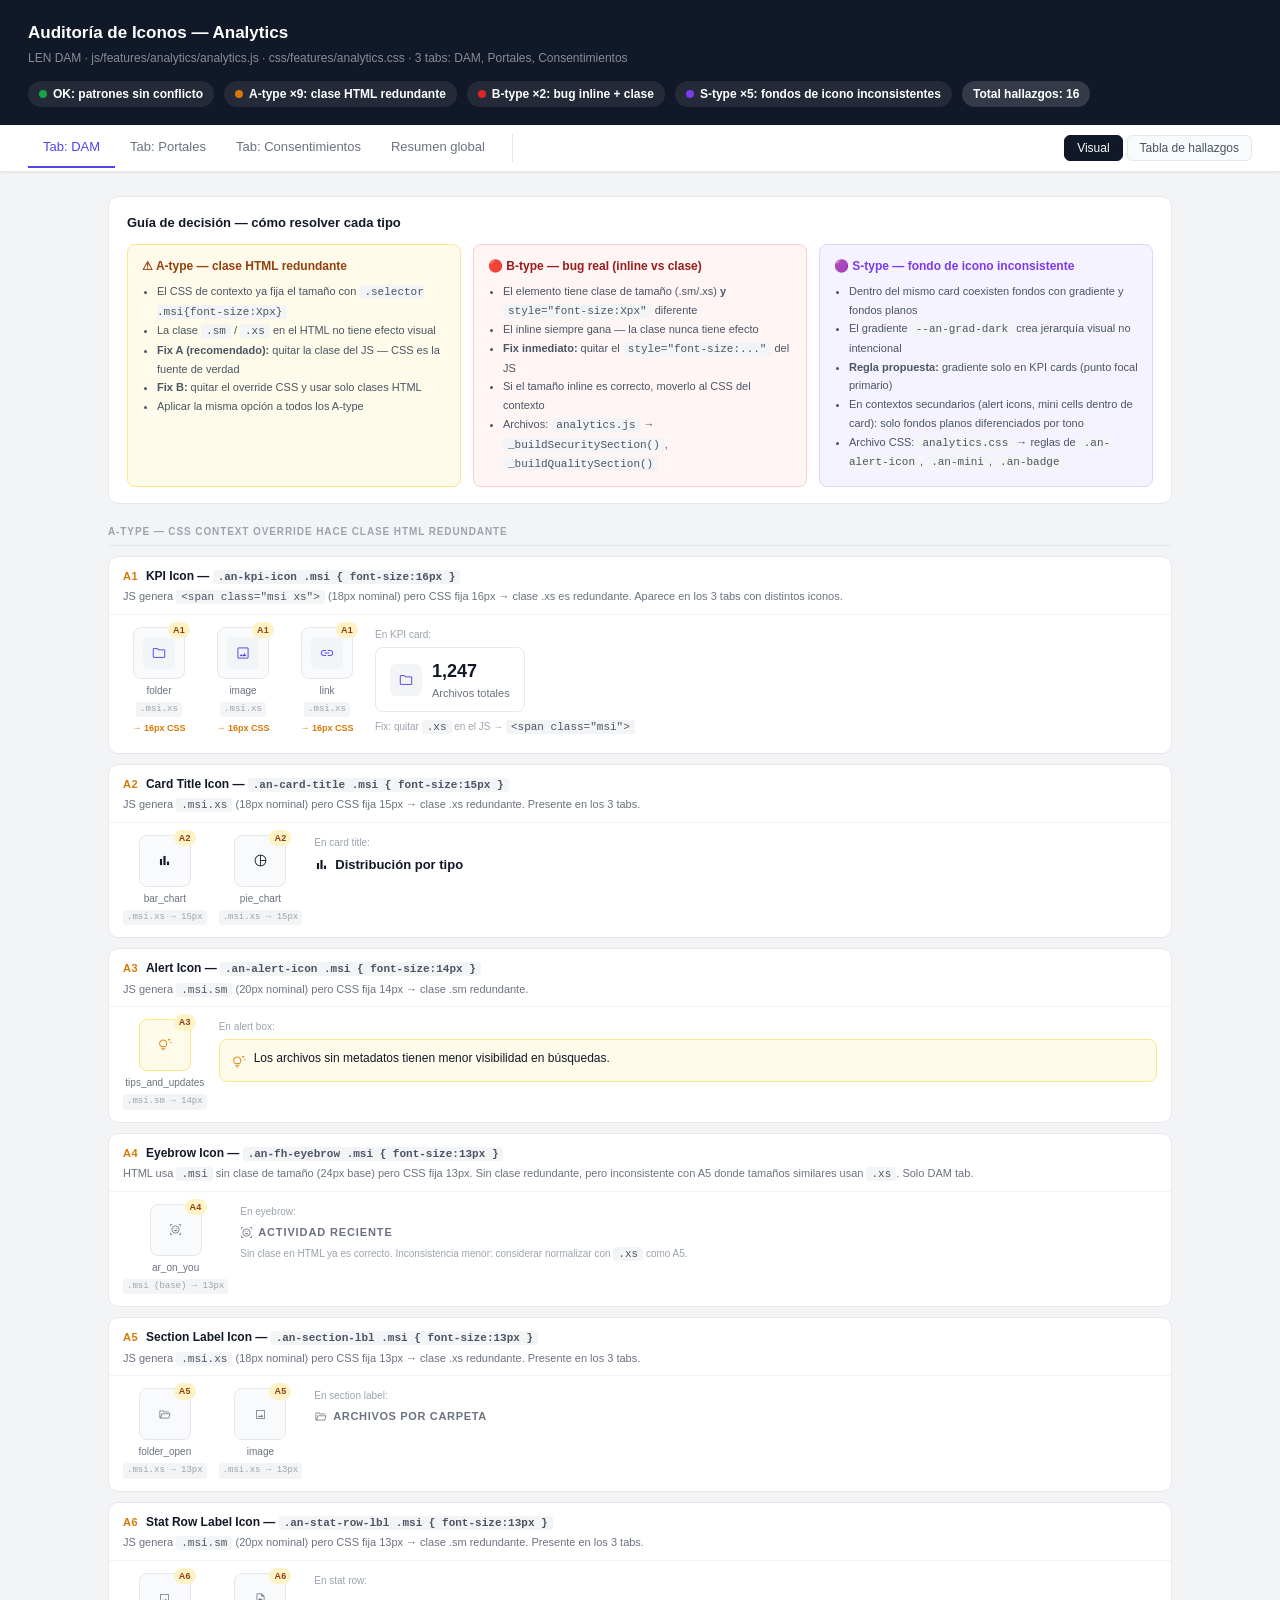
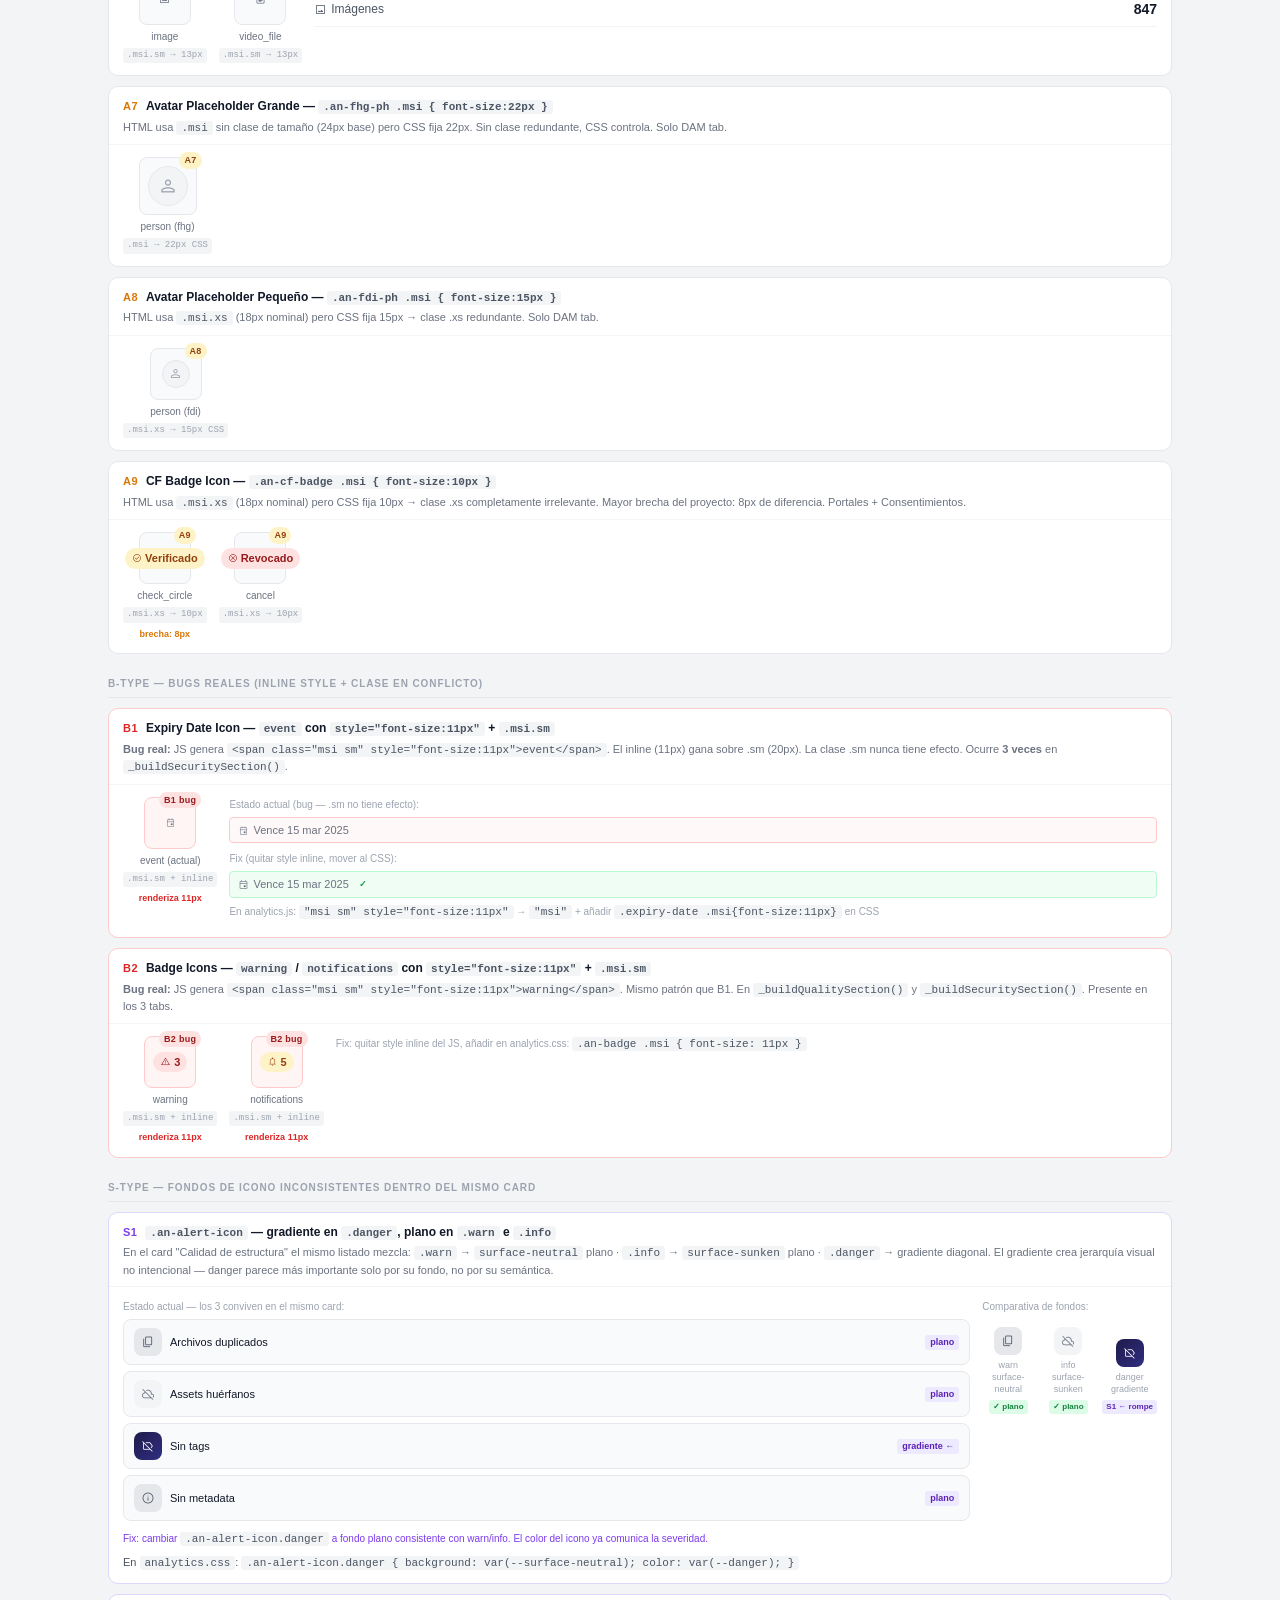
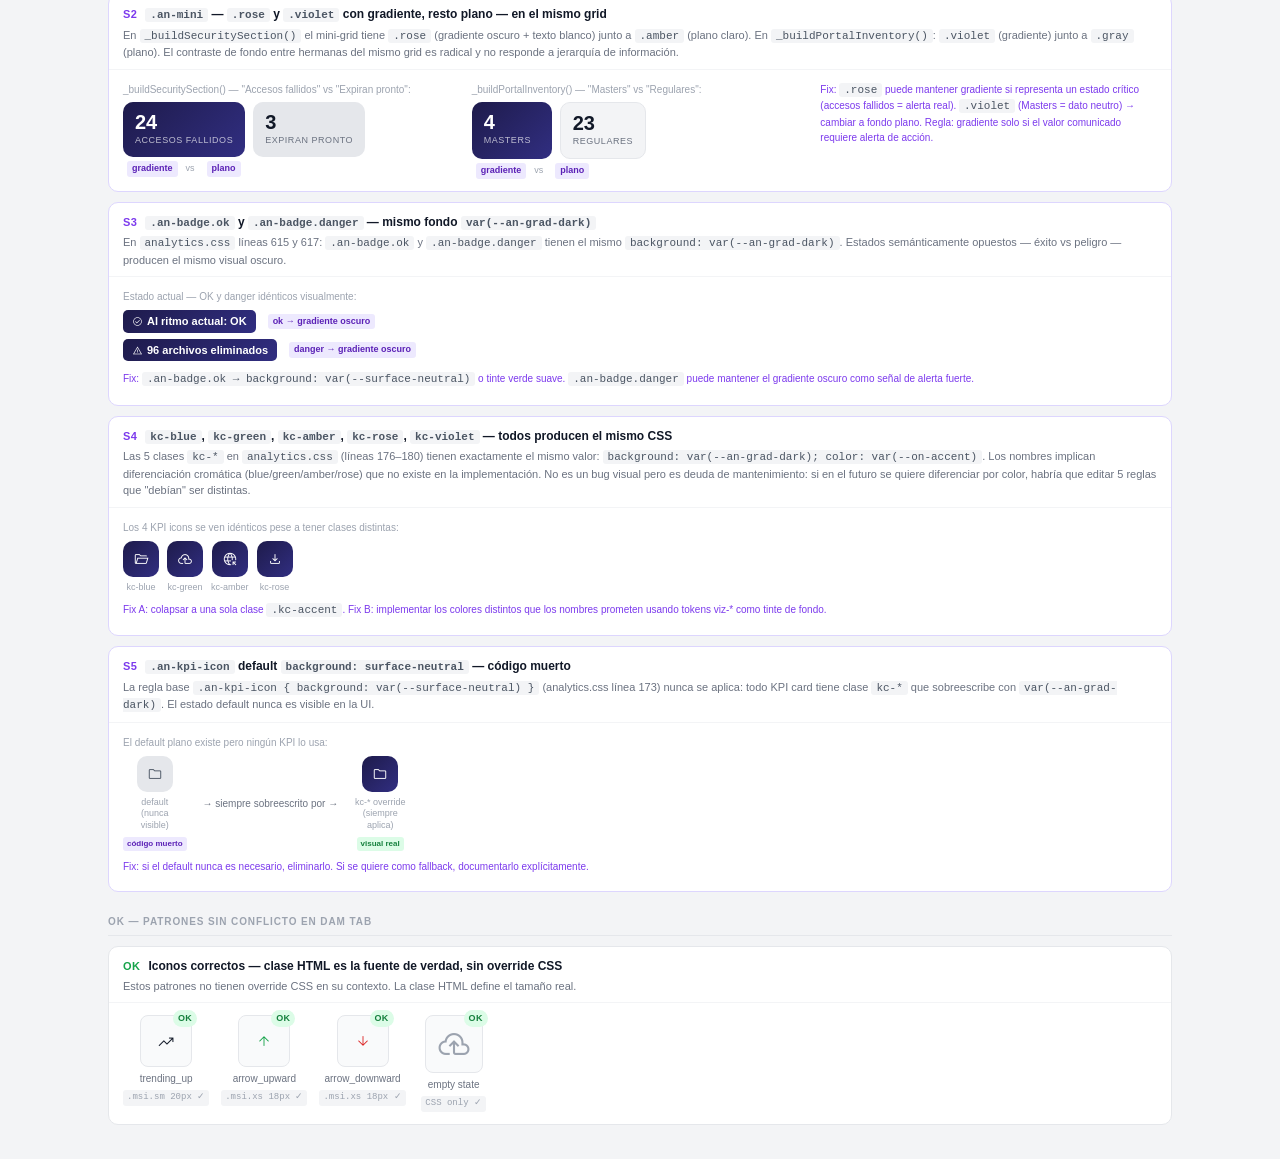
==== commit b5d45819: "auto: 2026-06-24 10:35" ====
--- a/icon-audit-analytics.html
+++ b/icon-audit-analytics.html
@@ -24,6 +24,9 @@
   --tag-ok:#16a34a;--tag-ok-bg:#dcfce7;--tag-ok-text:#15803d;
   --tag-a:#d97706;--tag-a-bg:#fef3c7;--tag-a-text:#92400e;
   --tag-b:#dc2626;--tag-b-bg:#fee2e2;--tag-b-text:#991b1b;
+  --tag-s:#7c3aed;--tag-s-bg:#ede9fe;--tag-s-text:#5b21b6;
+  /* app gradient token replicas */
+  --an-grad-dark: linear-gradient(135deg, #1e1b4b 0%, #312e81 100%);
 }
 *{box-sizing:border-box;margin:0;padding:0}
 body{font-family:var(--font-ui);background:var(--g100);color:var(--text);font-size:14px;line-height:1.5}
@@ -44,6 +47,7 @@
 .dot-ok{background:var(--tag-ok)}
 .dot-a{background:var(--tag-a)}
 .dot-b{background:var(--tag-b)}
+.dot-s{background:var(--tag-s)}
 
 /* === CONTROL BAR === */
 .controls{background:var(--surface);border-bottom:1px solid var(--border);padding:0 28px;display:flex;align-items:center;gap:0;position:sticky;top:0;z-index:100;box-shadow:0 1px 3px rgba(0,0,0,.06)}
@@ -85,6 +89,7 @@
 .btag.ok{background:var(--tag-ok-bg);color:var(--tag-ok-text)}
 .btag.a{background:var(--tag-a-bg);color:var(--tag-a-text)}
 .btag.b{background:var(--tag-b-bg);color:var(--tag-b-text)}
+.btag.s{background:var(--tag-s-bg);color:var(--tag-s-text)}
 .spec-name{font-size:10px;color:var(--text-muted);text-align:center;line-height:1.3}
 .spec-code{font-size:9px;font-family:'Courier New',monospace;color:var(--text-faint);text-align:center;background:var(--g100);padding:1px 4px;border-radius:3px}
 .spec-px{font-size:9px;font-weight:700;color:var(--tag-a)}
@@ -143,6 +148,39 @@
 .vbadge.ok{background:var(--tag-ok-bg);color:var(--tag-ok-text)}
 .vbadge.a{background:var(--tag-a-bg);color:var(--tag-a-text)}
 .vbadge.b{background:var(--tag-b-bg);color:var(--tag-b-text)}
+.vbadge.s{background:var(--tag-s-bg);color:var(--tag-s-text)}
+
+/* S-type: icon support backgrounds demo */
+.support-compare{display:flex;gap:8px;flex-wrap:wrap;align-items:flex-end}
+.support-item{display:flex;flex-direction:column;align-items:center;gap:5px}
+.support-box{width:36px;height:36px;border-radius:10px;display:flex;align-items:center;justify-content:center;position:relative}
+.support-box.grad{background:var(--an-grad-dark);color:#fff}
+.support-box.flat-neutral{background:var(--g200);color:var(--text-secondary)}
+.support-box.flat-sunken{background:var(--g100);color:var(--text-muted)}
+.support-box.flat-surface{background:var(--surface);border:1px solid var(--border);color:var(--text-muted)}
+.support-label{font-size:9px;color:var(--text-faint);text-align:center;line-height:1.3;max-width:52px}
+.support-verdict{font-size:8px;font-weight:700;padding:1px 4px;border-radius:3px;text-align:center}
+.support-verdict.same-card{background:var(--tag-s-bg);color:var(--tag-s-text)}
+.support-verdict.ok-v{background:var(--tag-ok-bg);color:var(--tag-ok-text)}
+
+/* mini cell demos */
+.mini-demo{border-radius:10px;padding:10px 12px;display:inline-flex;flex-direction:column;gap:2px;min-width:80px}
+.mini-demo.grad{background:var(--an-grad-dark)}
+.mini-demo.flat-n{background:var(--g200)}
+.mini-demo.flat-s{background:var(--g100);border:1px solid var(--border)}
+.mini-val{font-size:20px;font-weight:700;line-height:1;color:var(--text)}
+.mini-val.inv{color:#fff}
+.mini-lbl{font-size:9px;color:var(--text-muted);text-transform:uppercase;letter-spacing:.06em}
+.mini-lbl.inv{color:rgba(255,255,255,.7)}
+
+/* badge demos */
+.badge-compare{display:flex;gap:8px;align-items:center;flex-wrap:wrap}
+.b-demo{display:inline-flex;align-items:center;gap:4px;font-size:11px;font-weight:600;padding:3px 9px;border-radius:5px}
+.b-demo.grad{background:var(--an-grad-dark);color:#fff}
+.b-demo.flat{background:var(--g200);color:var(--text)}
+.b-demo.flat-s{background:var(--g100);border:1px solid var(--border);color:var(--text-secondary)}
+
+.same-card-tag{font-size:9px;font-weight:700;background:var(--tag-s-bg);color:var(--tag-s-text);padding:1px 5px;border-radius:3px;margin-left:4px}
 .fix-cell{font-size:11px;color:var(--text-secondary);line-height:1.5;max-width:260px}
 .px-bug{color:var(--tag-b);font-weight:700}
 
@@ -160,9 +198,10 @@
   <p>LEN DAM · js/features/analytics/analytics.js · css/features/analytics.css · 3 tabs: DAM, Portales, Consentimientos</p>
   <div class="stats-bar">
     <div class="stat-pill"><div class="dot dot-ok"></div>OK: patrones sin conflicto</div>
-    <div class="stat-pill"><div class="dot dot-a"></div>A-type ×9: clase HTML redundante (CSS override gana)</div>
-    <div class="stat-pill"><div class="dot dot-b"></div>B-type ×2: bug real (inline + clase en conflicto)</div>
-    <div class="stat-pill" style="background:rgba(255,255,255,.15);">Total hallazgos: 11</div>
+    <div class="stat-pill"><div class="dot dot-a"></div>A-type ×9: clase HTML redundante</div>
+    <div class="stat-pill"><div class="dot dot-b"></div>B-type ×2: bug inline + clase</div>
+    <div class="stat-pill"><div class="dot dot-s"></div>S-type ×5: fondos de icono inconsistentes</div>
+    <div class="stat-pill" style="background:rgba(255,255,255,.15);">Total hallazgos: 16</div>
   </div>
 </div>
 
@@ -187,25 +226,35 @@
 
   <div class="guide">
     <div class="guide-title">Guía de decisión — cómo resolver cada tipo</div>
-    <div class="guide-grid">
+    <div class="guide-grid" style="grid-template-columns:1fr 1fr 1fr">
       <div class="guide-card ac">
         <div class="guide-card-h ac">⚠ A-type — clase HTML redundante</div>
         <ul>
-          <li>El CSS de contexto ya fija el tamaño: <code>.selector .msi { font-size:Xpx }</code></li>
+          <li>El CSS de contexto ya fija el tamaño con <code>.selector .msi{font-size:Xpx}</code></li>
           <li>La clase <code>.sm</code> / <code>.xs</code> en el HTML no tiene efecto visual</li>
-          <li><strong>Opción A (recomendada):</strong> quitar la clase del JS — CSS es la única fuente de verdad</li>
-          <li><strong>Opción B:</strong> quitar el override CSS y estandarizar usando solo clases HTML</li>
-          <li>Aplicar la misma opción a todos los A-type para consistencia global</li>
+          <li><strong>Fix A (recomendado):</strong> quitar la clase del JS — CSS es la fuente de verdad</li>
+          <li><strong>Fix B:</strong> quitar el override CSS y usar solo clases HTML</li>
+          <li>Aplicar la misma opción a todos los A-type</li>
         </ul>
       </div>
       <div class="guide-card bc">
         <div class="guide-card-h bc">🔴 B-type — bug real (inline vs clase)</div>
         <ul>
           <li>El elemento tiene clase de tamaño (.sm/.xs) <strong>y</strong> <code>style="font-size:Xpx"</code> diferente</li>
-          <li>El inline siempre gana sobre la clase — la clase nunca tiene efecto</li>
-          <li><strong>Fix inmediato:</strong> quitar el <code>style="font-size:..."</code> del JS template literal</li>
-          <li>Si el tamaño inline es el correcto, mover ese valor al CSS del contexto</li>
+          <li>El inline siempre gana — la clase nunca tiene efecto</li>
+          <li><strong>Fix inmediato:</strong> quitar el <code>style="font-size:..."</code> del JS</li>
+          <li>Si el tamaño inline es correcto, moverlo al CSS del contexto</li>
           <li>Archivos: <code>analytics.js</code> → <code>_buildSecuritySection()</code>, <code>_buildQualitySection()</code></li>
+        </ul>
+      </div>
+      <div class="guide-card" style="background:#f5f3ff;border:1px solid #ddd6fe;">
+        <div class="guide-card-h" style="color:var(--tag-s);">🟣 S-type — fondo de icono inconsistente</div>
+        <ul>
+          <li>Dentro del mismo card coexisten fondos con gradiente y fondos planos</li>
+          <li>El gradiente <code>--an-grad-dark</code> crea jerarquía visual no intencional</li>
+          <li><strong>Regla propuesta:</strong> gradiente solo en KPI cards (punto focal primario)</li>
+          <li>En contextos secundarios (alert icons, mini cells dentro de card): solo fondos planos diferenciados por tono</li>
+          <li>Archivo CSS: <code>analytics.css</code> → reglas de <code>.an-alert-icon</code>, <code>.an-mini</code>, <code>.an-badge</code></li>
         </ul>
       </div>
     </div>
@@ -408,6 +457,180 @@
         </div>
         <div class="demo-wrap">
           <div class="demo-label">Fix: quitar style inline del JS, añadir en analytics.css: <code>.an-badge .msi { font-size: 11px }</code></div>
+        </div>
+      </div>
+    </div>
+
+    <div class="sh">S-type — fondos de icono inconsistentes dentro del mismo card</div>
+
+    <div class="pcard" style="border-color:#ddd6fe;">
+      <div class="pcard-head"><span class="pcard-id" style="color:var(--tag-s)">S1</span><span class="pcard-title"><code>.an-alert-icon</code> — gradiente en <code>.danger</code>, plano en <code>.warn</code> e <code>.info</code></span></div>
+      <div class="pcard-note">En el card "Calidad de estructura" el mismo listado mezcla: <code>.warn</code> → <code>surface-neutral</code> plano · <code>.info</code> → <code>surface-sunken</code> plano · <code>.danger</code> → gradiente diagonal. El gradiente crea jerarquía visual no intencional — danger parece más importante solo por su fondo, no por su semántica.</div>
+      <div class="pcard-body">
+        <div style="flex:1;min-width:260px;">
+          <div class="demo-label">Estado actual — los 3 conviven en el mismo card:</div>
+          <div style="display:flex;flex-direction:column;gap:6px;margin-top:4px;">
+            <div style="display:flex;align-items:center;gap:8px;padding:8px 10px;background:var(--surface-1);border:1px solid var(--border);border-radius:8px;">
+              <div class="support-box flat-neutral" style="border-radius:8px;width:28px;height:28px;flex-shrink:0;"><span class="msi" style="font-size:14px;">content_copy</span></div>
+              <div style="flex:1;font-size:11px;">Archivos duplicados</div>
+              <span class="same-card-tag">plano</span>
+            </div>
+            <div style="display:flex;align-items:center;gap:8px;padding:8px 10px;background:var(--surface-1);border:1px solid var(--border);border-radius:8px;">
+              <div class="support-box flat-sunken" style="border-radius:8px;width:28px;height:28px;flex-shrink:0;"><span class="msi" style="font-size:14px;">cloud_off</span></div>
+              <div style="flex:1;font-size:11px;">Assets huérfanos</div>
+              <span class="same-card-tag">plano</span>
+            </div>
+            <div style="display:flex;align-items:center;gap:8px;padding:8px 10px;background:var(--surface-1);border:1px solid var(--border);border-radius:8px;">
+              <div class="support-box grad" style="border-radius:8px;width:28px;height:28px;flex-shrink:0;"><span class="msi" style="font-size:14px;color:#fff;">label_off</span></div>
+              <div style="flex:1;font-size:11px;">Sin tags</div>
+              <span class="same-card-tag">gradiente ←</span>
+            </div>
+            <div style="display:flex;align-items:center;gap:8px;padding:8px 10px;background:var(--surface-1);border:1px solid var(--border);border-radius:8px;">
+              <div class="support-box flat-neutral" style="border-radius:8px;width:28px;height:28px;flex-shrink:0;"><span class="msi" style="font-size:14px;">info</span></div>
+              <div style="flex:1;font-size:11px;">Sin metadata</div>
+              <span class="same-card-tag">plano</span>
+            </div>
+          </div>
+          <div class="demo-label" style="margin-top:10px;color:var(--tag-s);">Fix: cambiar <code>.an-alert-icon.danger</code> a fondo plano consistente con warn/info. El color del icono ya comunica la severidad.</div>
+          <div style="margin-top:6px;font-size:11px;color:var(--text-secondary);">En <code>analytics.css</code>: <code>.an-alert-icon.danger { background: var(--surface-neutral); color: var(--danger); }</code></div>
+        </div>
+        <div style="display:flex;flex-direction:column;gap:8px;">
+          <div class="demo-label">Comparativa de fondos:</div>
+          <div class="support-compare">
+            <div class="support-item">
+              <div class="support-box flat-neutral" style="border-radius:8px;width:28px;height:28px;"><span class="msi" style="font-size:14px;">content_copy</span></div>
+              <div class="support-label">warn<br>surface-neutral</div>
+              <div class="support-verdict ok-v">✓ plano</div>
+            </div>
+            <div class="support-item">
+              <div class="support-box flat-sunken" style="border-radius:8px;width:28px;height:28px;"><span class="msi" style="font-size:14px;">cloud_off</span></div>
+              <div class="support-label">info<br>surface-sunken</div>
+              <div class="support-verdict ok-v">✓ plano</div>
+            </div>
+            <div class="support-item">
+              <div class="support-box grad" style="border-radius:8px;width:28px;height:28px;"><span class="msi" style="font-size:14px;color:#fff;">label_off</span></div>
+              <div class="support-label">danger<br>gradiente</div>
+              <div class="support-verdict same-card" style="white-space:nowrap;">S1 ← rompe</div>
+            </div>
+          </div>
+        </div>
+      </div>
+    </div>
+
+    <div class="pcard" style="border-color:#ddd6fe;">
+      <div class="pcard-head"><span class="pcard-id" style="color:var(--tag-s)">S2</span><span class="pcard-title"><code>.an-mini</code> — <code>.rose</code> y <code>.violet</code> con gradiente, resto plano — en el mismo grid</span></div>
+      <div class="pcard-note">En <code>_buildSecuritySection()</code> el mini-grid tiene <code>.rose</code> (gradiente oscuro + texto blanco) junto a <code>.amber</code> (plano claro). En <code>_buildPortalInventory()</code>: <code>.violet</code> (gradiente) junto a <code>.gray</code> (plano). El contraste de fondo entre hermanas del mismo grid es radical y no responde a jerarquía de información.</div>
+      <div class="pcard-body">
+        <div style="flex:1;min-width:220px;">
+          <div class="demo-label">_buildSecuritySection() — "Accesos fallidos" vs "Expiran pronto":</div>
+          <div style="display:flex;gap:8px;margin-top:4px;">
+            <div class="mini-demo grad">
+              <span class="mini-val inv">24</span>
+              <span class="mini-lbl inv">accesos fallidos</span>
+            </div>
+            <div class="mini-demo flat-n">
+              <span class="mini-val">3</span>
+              <span class="mini-lbl">expiran pronto</span>
+            </div>
+          </div>
+          <div style="display:flex;gap:4px;margin-top:4px;">
+            <span class="same-card-tag">gradiente</span>
+            <span style="font-size:9px;color:var(--text-faint);padding:1px 4px;">vs</span>
+            <span class="same-card-tag">plano</span>
+          </div>
+        </div>
+        <div style="flex:1;min-width:220px;">
+          <div class="demo-label">_buildPortalInventory() — "Masters" vs "Regulares":</div>
+          <div style="display:flex;gap:8px;margin-top:4px;">
+            <div class="mini-demo grad">
+              <span class="mini-val inv">4</span>
+              <span class="mini-lbl inv">masters</span>
+            </div>
+            <div class="mini-demo flat-s">
+              <span class="mini-val">23</span>
+              <span class="mini-lbl">regulares</span>
+            </div>
+          </div>
+          <div style="display:flex;gap:4px;margin-top:4px;">
+            <span class="same-card-tag">gradiente</span>
+            <span style="font-size:9px;color:var(--text-faint);padding:1px 4px;">vs</span>
+            <span class="same-card-tag">plano</span>
+          </div>
+        </div>
+        <div class="demo-wrap">
+          <div class="demo-label" style="color:var(--tag-s);">Fix: <code>.rose</code> puede mantener gradiente si representa un estado crítico (accesos fallidos = alerta real). <code>.violet</code> (Masters = dato neutro) → cambiar a fondo plano. Regla: gradiente solo si el valor comunicado requiere alerta de acción.</div>
+        </div>
+      </div>
+    </div>
+
+    <div class="pcard" style="border-color:#ddd6fe;">
+      <div class="pcard-head"><span class="pcard-id" style="color:var(--tag-s)">S3</span><span class="pcard-title"><code>.an-badge.ok</code> y <code>.an-badge.danger</code> — mismo fondo <code>var(--an-grad-dark)</code></span></div>
+      <div class="pcard-note">En <code>analytics.css</code> líneas 615 y 617: <code>.an-badge.ok</code> y <code>.an-badge.danger</code> tienen el mismo <code>background: var(--an-grad-dark)</code>. Estados semánticamente opuestos — éxito vs peligro — producen el mismo visual oscuro.</div>
+      <div class="pcard-body">
+        <div style="flex:1;min-width:200px;">
+          <div class="demo-label">Estado actual — OK y danger idénticos visualmente:</div>
+          <div class="badge-compare" style="margin-top:6px;">
+            <div class="b-demo grad"><span class="msi" style="font-size:11px;color:#fff;">check_circle</span> Al ritmo actual: OK</div>
+            <span class="same-card-tag">ok → gradiente oscuro</span>
+          </div>
+          <div class="badge-compare" style="margin-top:6px;">
+            <div class="b-demo grad"><span class="msi" style="font-size:11px;color:#fff;">warning</span> 96 archivos eliminados</div>
+            <span class="same-card-tag">danger → gradiente oscuro</span>
+          </div>
+          <div class="demo-label" style="margin-top:10px;color:var(--tag-s);">Fix: <code>.an-badge.ok → background: var(--surface-neutral)</code> o tinte verde suave. <code>.an-badge.danger</code> puede mantener el gradiente oscuro como señal de alerta fuerte.</div>
+        </div>
+      </div>
+    </div>
+
+    <div class="pcard" style="border-color:#ddd6fe;">
+      <div class="pcard-head"><span class="pcard-id" style="color:var(--tag-s)">S4</span><span class="pcard-title"><code>kc-blue</code>, <code>kc-green</code>, <code>kc-amber</code>, <code>kc-rose</code>, <code>kc-violet</code> — todos producen el mismo CSS</span></div>
+      <div class="pcard-note">Las 5 clases <code>kc-*</code> en <code>analytics.css</code> (líneas 176–180) tienen exactamente el mismo valor: <code>background: var(--an-grad-dark); color: var(--on-accent)</code>. Los nombres implican diferenciación cromática (blue/green/amber/rose) que no existe en la implementación. No es un bug visual pero es deuda de mantenimiento: si en el futuro se quiere diferenciar por color, habría que editar 5 reglas que "debían" ser distintas.</div>
+      <div class="pcard-body">
+        <div style="flex:1;min-width:200px;">
+          <div class="demo-label">Los 4 KPI icons se ven idénticos pese a tener clases distintas:</div>
+          <div class="support-compare" style="margin-top:6px;">
+            <div class="support-item">
+              <div class="support-box grad" style="border-radius:10px;"><span class="msi" style="font-size:16px;color:#fff;">folder_open</span></div>
+              <div class="support-label">kc-blue</div>
+            </div>
+            <div class="support-item">
+              <div class="support-box grad" style="border-radius:10px;"><span class="msi" style="font-size:16px;color:#fff;">cloud_upload</span></div>
+              <div class="support-label">kc-green</div>
+            </div>
+            <div class="support-item">
+              <div class="support-box grad" style="border-radius:10px;"><span class="msi" style="font-size:16px;color:#fff;">captive_portal</span></div>
+              <div class="support-label">kc-amber</div>
+            </div>
+            <div class="support-item">
+              <div class="support-box grad" style="border-radius:10px;"><span class="msi" style="font-size:16px;color:#fff;">download</span></div>
+              <div class="support-label">kc-rose</div>
+            </div>
+          </div>
+          <div class="demo-label" style="margin-top:8px;color:var(--tag-s);">Fix A: colapsar a una sola clase <code>.kc-accent</code>. Fix B: implementar los colores distintos que los nombres prometen usando tokens viz-* como tinte de fondo.</div>
+        </div>
+      </div>
+    </div>
+
+    <div class="pcard" style="border-color:#ddd6fe;">
+      <div class="pcard-head"><span class="pcard-id" style="color:var(--tag-s)">S5</span><span class="pcard-title"><code>.an-kpi-icon</code> default <code>background: surface-neutral</code> — código muerto</span></div>
+      <div class="pcard-note">La regla base <code>.an-kpi-icon { background: var(--surface-neutral) }</code> (analytics.css línea 173) nunca se aplica: todo KPI card tiene clase <code>kc-*</code> que sobreescribe con <code>var(--an-grad-dark)</code>. El estado default nunca es visible en la UI.</div>
+      <div class="pcard-body">
+        <div style="flex:1;">
+          <div class="demo-label">El default plano existe pero ningún KPI lo usa:</div>
+          <div class="support-compare" style="margin-top:6px;">
+            <div class="support-item">
+              <div class="support-box flat-neutral" style="border-radius:10px;"><span class="msi" style="font-size:16px;">folder</span></div>
+              <div class="support-label">default<br>(nunca visible)</div>
+              <div class="support-verdict same-card">código muerto</div>
+            </div>
+            <div style="font-size:10px;color:var(--text-muted);align-self:center;padding:0 8px;">→ siempre sobreescrito por →</div>
+            <div class="support-item">
+              <div class="support-box grad" style="border-radius:10px;"><span class="msi" style="font-size:16px;color:#fff;">folder</span></div>
+              <div class="support-label">kc-* override<br>(siempre aplica)</div>
+              <div class="support-verdict ok-v">visual real</div>
+            </div>
+          </div>
+          <div class="demo-label" style="margin-top:8px;color:var(--tag-s);">Fix: si el default nunca es necesario, eliminarlo. Si se quiere como fallback, documentarlo explícitamente.</div>
         </div>
       </div>
     </div>
@@ -620,6 +843,23 @@
       </div>
     </div>
 
+    <div class="pcard" style="border-color:#ddd6fe;">
+      <div class="pcard-head"><span class="pcard-id" style="color:var(--tag-s)">S-type ×5</span><span class="pcard-title">Fondos de icono inconsistentes — gradiente vs plano en el mismo contexto</span></div>
+      <div class="pcard-note">Regla propuesta: <code>var(--an-grad-dark)</code> solo en KPI cards (punto focal primario). En contextos secundarios dentro de cards: solo fondos planos diferenciados por tono. Archivo: <code>css/features/analytics.css</code>.</div>
+      <div class="pcard-body" style="padding-top:8px;">
+        <table class="sum-table" style="font-size:11px;">
+          <thead><tr><th>ID</th><th>Componente</th><th>Problema</th><th>Contexto</th><th>Fix</th></tr></thead>
+          <tbody>
+            <tr style="background:#faf5ff;"><td><strong>S1</strong></td><td><code>.an-alert-icon.danger</code></td><td>Gradiente en lista donde .warn/.info son planos</td><td>DAM, Cons.</td><td><code>background: var(--surface-neutral); color: var(--danger)</code></td></tr>
+            <tr style="background:#faf5ff;"><td><strong>S2</strong></td><td><code>.an-mini.rose/.violet</code></td><td>Grad-dark en grids donde hermanas son planas</td><td>DAM, Portales</td><td><code>.violet</code> → <code>var(--surface-sunken)</code>. <code>.rose</code> evaluar si requiere alerta.</td></tr>
+            <tr style="background:#faf5ff;"><td><strong>S3</strong></td><td><code>.an-badge.ok y .danger</code></td><td>Misma apariencia (grad-dark) para estados opuestos</td><td>DAM</td><td><code>.ok → var(--surface-neutral)</code> o tinte verde</td></tr>
+            <tr style="background:#faf5ff;"><td><strong>S4</strong></td><td><code>.kc-blue/green/amber/rose/violet</code></td><td>5 nombres distintos, mismo CSS idéntico</td><td>Todos</td><td>Colapsar a <code>.kc-accent</code> o implementar colores reales</td></tr>
+            <tr style="background:#faf5ff;"><td><strong>S5</strong></td><td><code>.an-kpi-icon</code> default</td><td>Regla base <code>surface-neutral</code> nunca visible</td><td>Todos</td><td>Eliminar o documentar como fallback explícito</td></tr>
+          </tbody>
+        </table>
+      </div>
+    </div>
+
   </div><!-- /tab-resumen -->
 
 </div><!-- /view-visual -->
@@ -628,10 +868,12 @@
 <div class="view-pane" id="view-tabla">
 
   <div class="filter-bar">
-    <button class="fbtn active" onclick="filterTable('all',this)">Todos (11)</button>
+    <button class="fbtn active" onclick="filterTable('all',this)">Todos (16)</button>
     <button class="fbtn fa" onclick="filterTable('a',this)">⚠ A-type (9)</button>
     <button class="fbtn fb" onclick="filterTable('b',this)">🔴 B-type (2)</button>
+    <button class="fbtn" style="border-color:var(--tag-s)" onclick="filterTable('s',this)" id="fbtn-s">🟣 S-type (5)</button>
   </div>
+  <style>.fbtn#fbtn-s.active{background:var(--tag-s);border-color:var(--tag-s);color:#fff}</style>
 
   <table class="ftable" id="ftable">
     <thead>
@@ -659,6 +901,11 @@
       <tr data-verdict="a"><td><strong>A9</strong></td><td><span class="vbadge a">⚠ A-type</span></td><td><code>.an-cf-badge .msi</code></td><td><code>check_circle, cancel, captive_portal, hub…</code></td><td><code>.msi.xs</code></td><td><code>font-size:10px</code></td><td>10px</td><td>Portales, Cons.</td><td class="fix-cell">Quitar <code>.xs</code> del JS. Mayor brecha: 18px declarado vs 10px real.</td></tr>
       <tr data-verdict="b"><td><strong>B1</strong></td><td><span class="vbadge b">🔴 B-type</span></td><td><em>ninguno</em></td><td><code>event</code> (×3)</td><td><code>.msi.sm</code></td><td><code style="color:var(--tag-b)">style="font-size:11px"</code></td><td class="px-bug">11px (bug)</td><td>DAM, Cons.</td><td class="fix-cell"><strong>Fix inmediato.</strong> <code>_buildSecuritySection()</code>: quitar style inline. Añadir <code>.expiry-date .msi{font-size:11px}</code> en analytics.css</td></tr>
       <tr data-verdict="b"><td><strong>B2</strong></td><td><span class="vbadge b">🔴 B-type</span></td><td><em>ninguno</em></td><td><code>warning</code>, <code>notifications</code></td><td><code>.msi.sm</code></td><td><code style="color:var(--tag-b)">style="font-size:11px"</code></td><td class="px-bug">11px (bug)</td><td>Todos</td><td class="fix-cell"><strong>Fix inmediato.</strong> <code>_buildQualitySection()</code> + <code>_buildSecuritySection()</code>: quitar style inline. Añadir <code>.an-badge .msi{font-size:11px}</code> en analytics.css</td></tr>
+      <tr data-verdict="s" style="background:#faf5ff;"><td><strong>S1</strong></td><td><span class="vbadge s">🟣 S-type</span></td><td><code>.an-alert-icon</code></td><td>content_copy, cloud_off, label_off, info</td><td>—</td><td><code>.danger</code> = gradiente · <code>.warn/.info</code> = plano</td><td>Mixto</td><td>DAM, Cons.</td><td class="fix-cell">Unificar todos a fondos planos. <code>.an-alert-icon.danger { background: var(--surface-neutral); color: var(--danger); }</code></td></tr>
+      <tr data-verdict="s" style="background:#faf5ff;"><td><strong>S2</strong></td><td><span class="vbadge s">🟣 S-type</span></td><td><code>.an-mini</code></td><td>—</td><td>—</td><td><code>.rose/.violet</code> = grad-dark · <code>.blue/.amber/.gray</code> = plano</td><td>Mixto</td><td>DAM, Portales</td><td class="fix-cell"><code>.violet</code> → cambiar a <code>var(--surface-sunken)</code>. <code>.rose</code> puede mantener gradiente si comunica alerta. Evaluar caso a caso.</td></tr>
+      <tr data-verdict="s" style="background:#faf5ff;"><td><strong>S3</strong></td><td><span class="vbadge s">🟣 S-type</span></td><td><code>.an-badge</code></td><td>check_circle, warning</td><td>—</td><td><code>.ok</code> y <code>.danger</code> = mismo <code>var(--an-grad-dark)</code></td><td>Igual</td><td>DAM</td><td class="fix-cell"><code>.an-badge.ok → background: var(--surface-neutral)</code> o tinte verde. <code>.danger</code> mantiene gradiente.</td></tr>
+      <tr data-verdict="s" style="background:#faf5ff;"><td><strong>S4</strong></td><td><span class="vbadge s">🟣 S-type</span></td><td><code>.an-kpi-icon.kc-*</code></td><td>folder, cloud_upload, captive_portal, download</td><td>—</td><td>5 clases <code>kc-*</code> = mismo <code>var(--an-grad-dark)</code></td><td>Idéntico</td><td>Todos</td><td class="fix-cell">Colapsar a <code>.kc-accent</code>, o implementar colores reales usando tokens <code>--viz-*</code> como tinte.</td></tr>
+      <tr data-verdict="s" style="background:#faf5ff;"><td><strong>S5</strong></td><td><span class="vbadge s">🟣 S-type</span></td><td><code>.an-kpi-icon</code> default</td><td>—</td><td>—</td><td><code>background: var(--surface-neutral)</code> nunca visible</td><td>Muerto</td><td>Todos</td><td class="fix-cell">Eliminar regla base o documentar como fallback explícito. No produce efecto visual actual.</td></tr>
     </tbody>
   </table>
 
